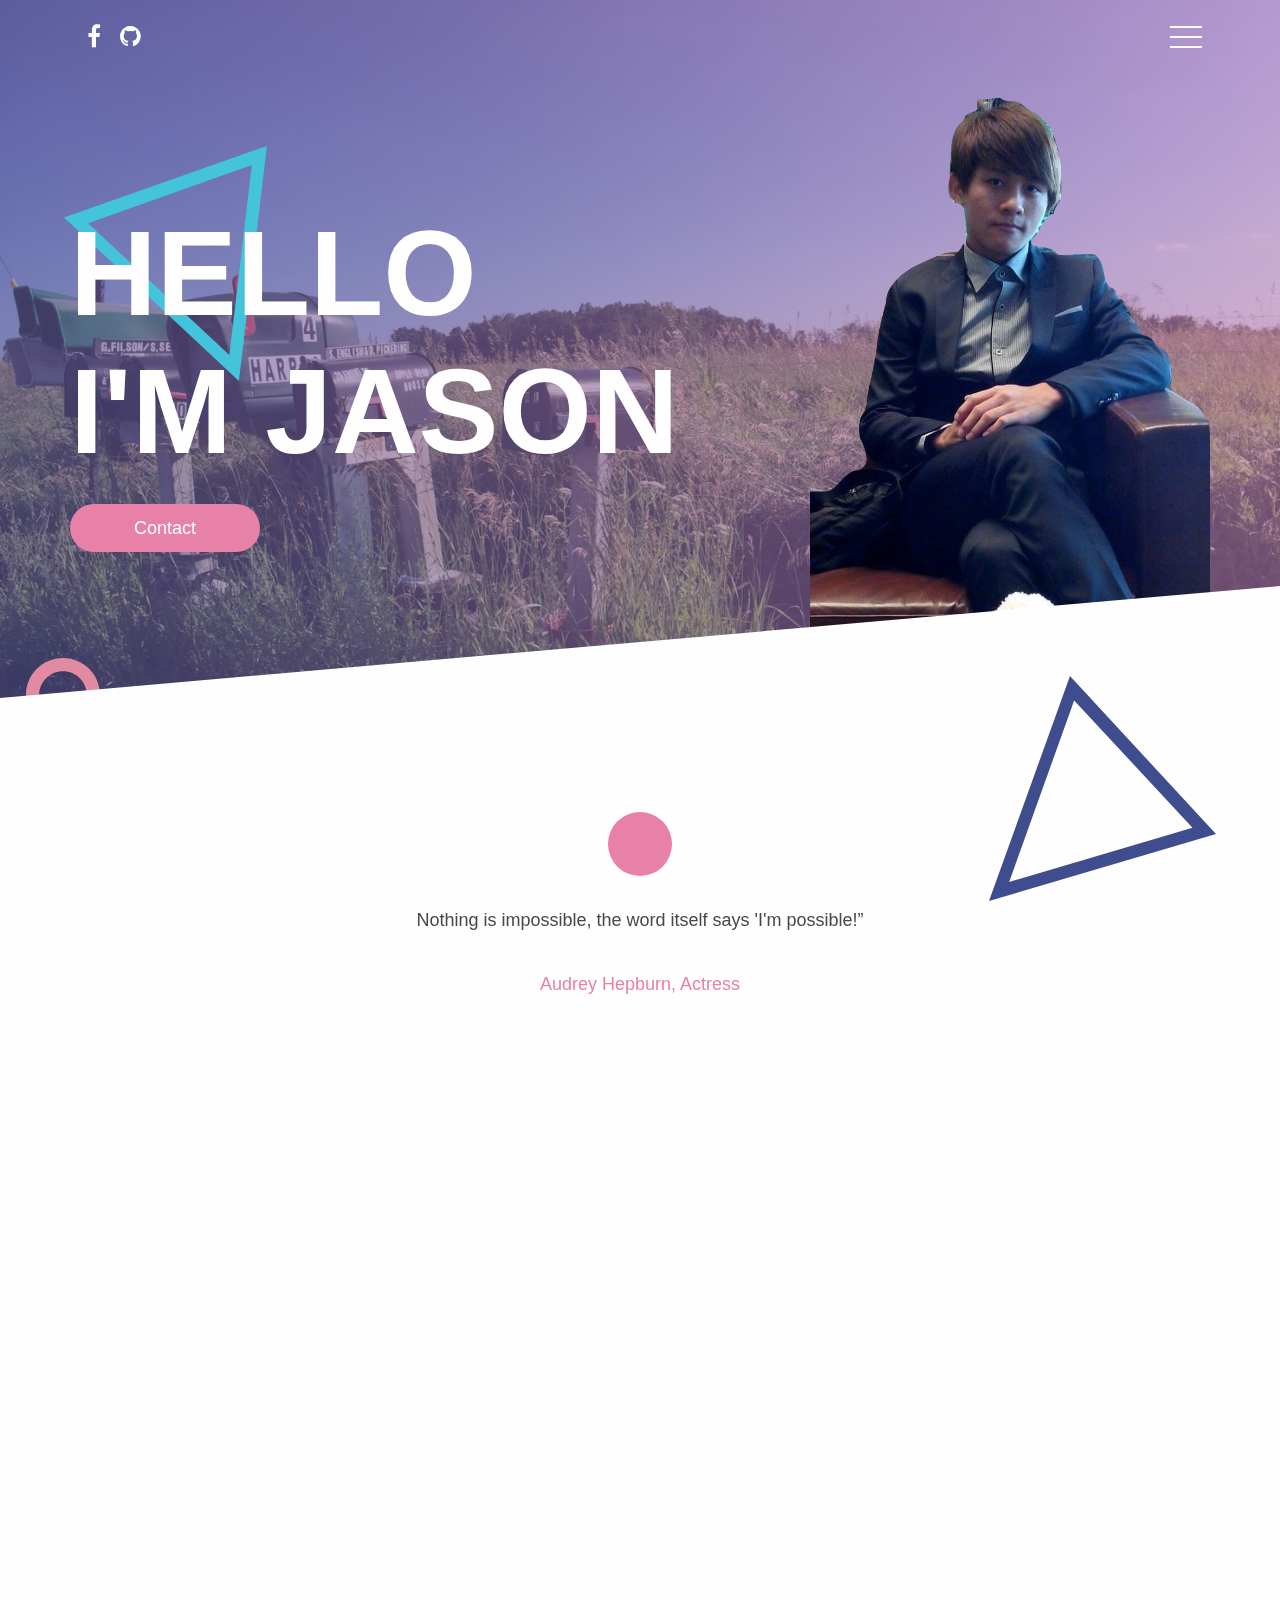
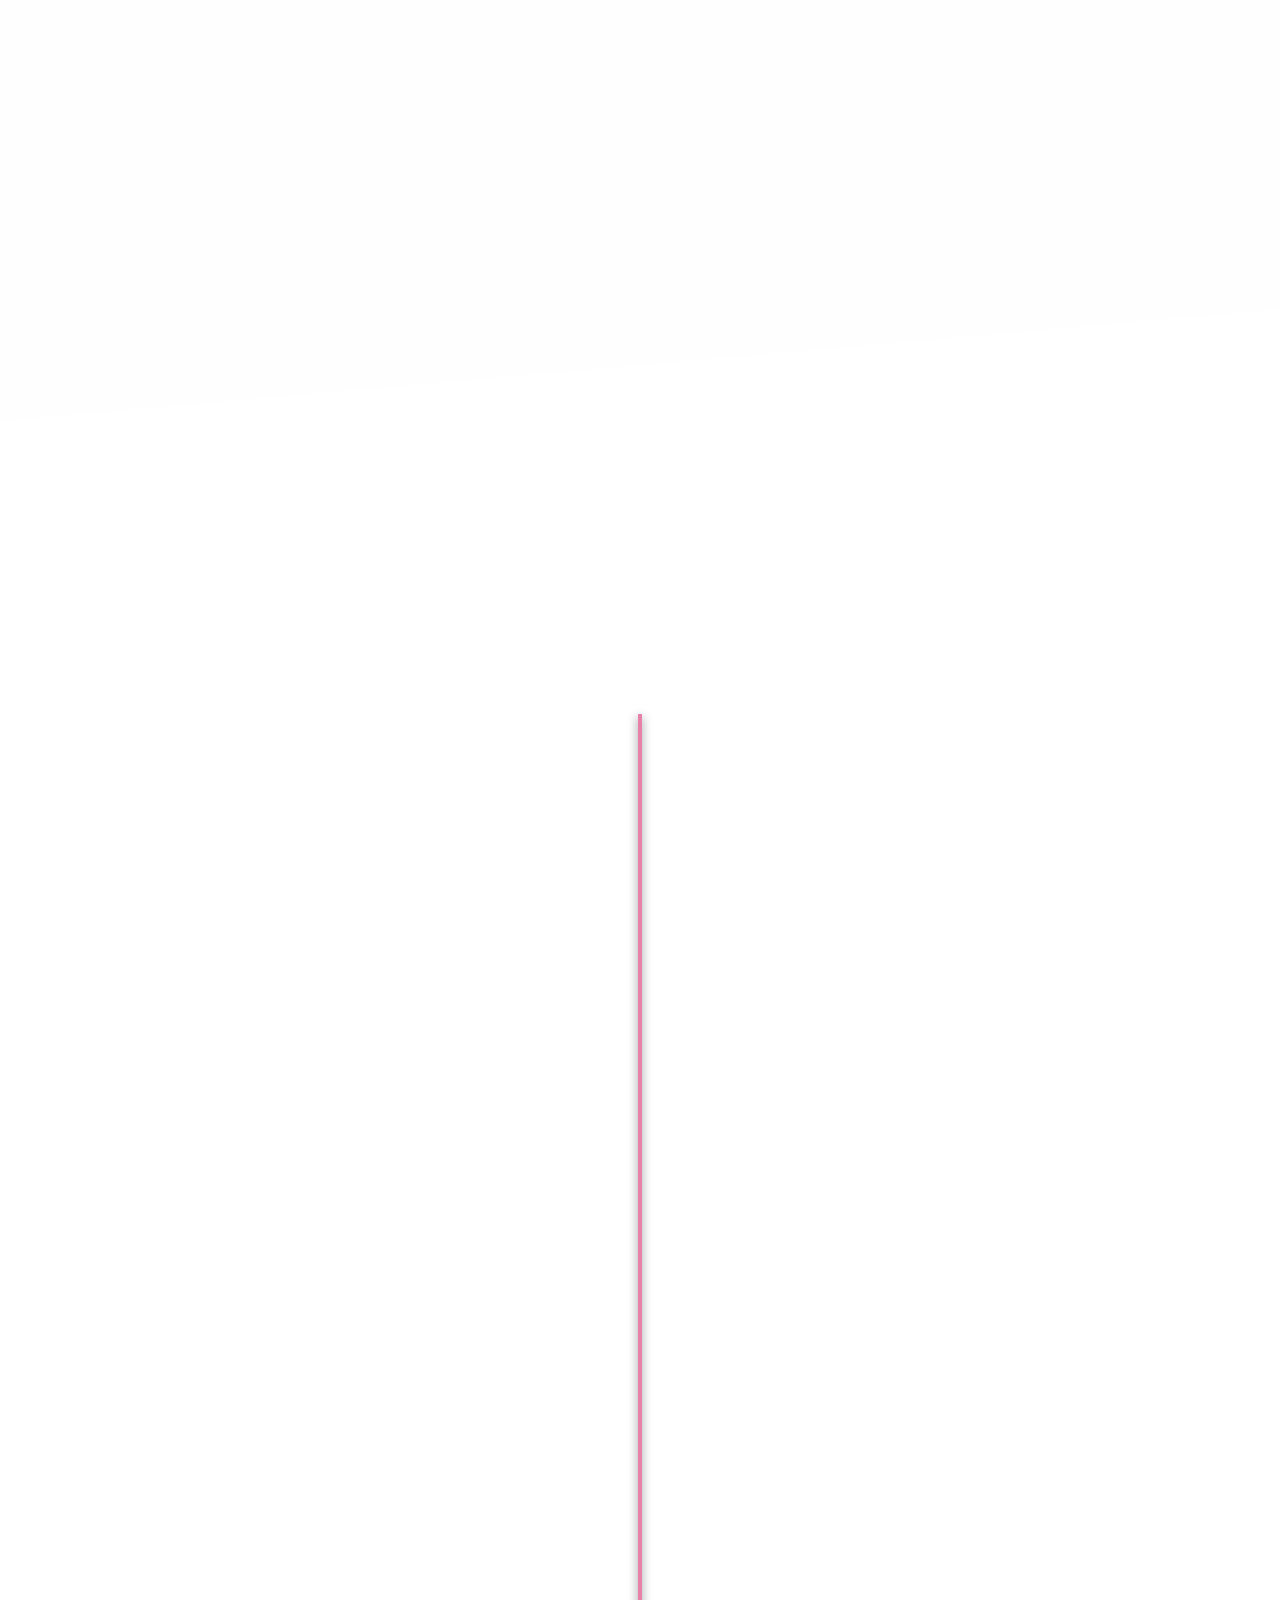
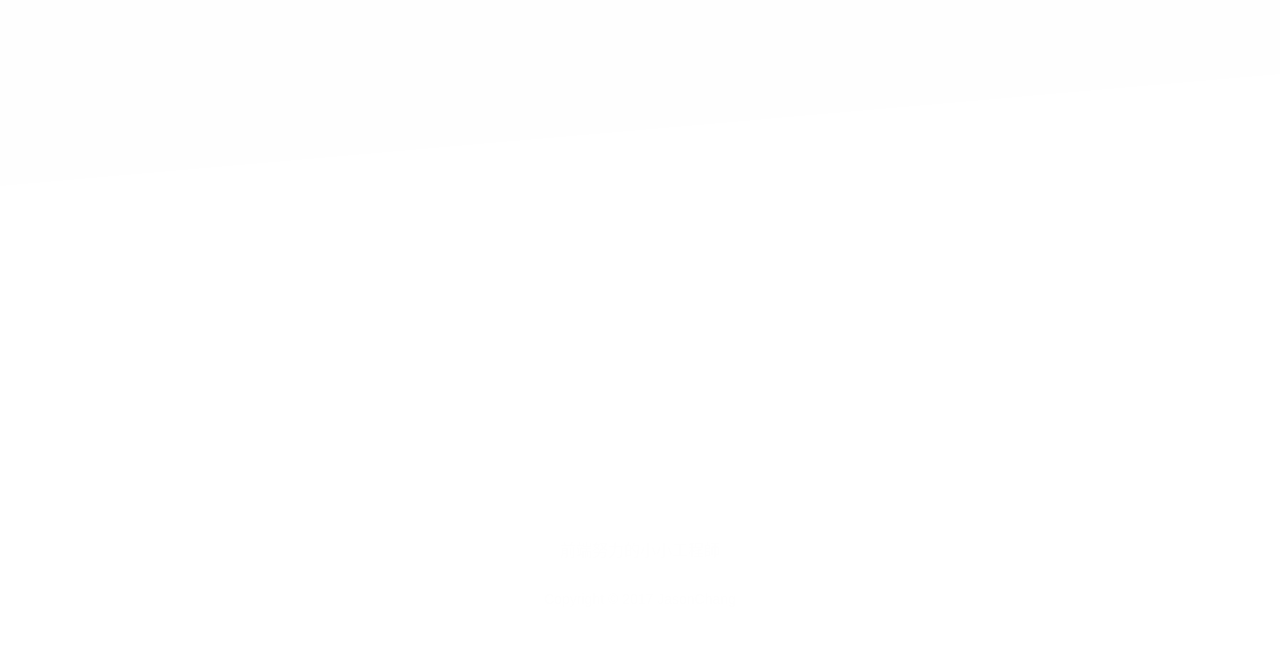
==== index.html @ 052425f5 "修正" ====
<!DOCTYPE html>
<html lang="zh-TW">

<head>
    <meta charset="UTF-8">
    <title>Jason's resume</title>
    <meta name="viewport" content="width=device-width, initial-scale=1.0, user-scalable=0">
    <link rel="icon" type="image/x-icon" href="images/favicon.ico" />
    <!-- CSS -->
    <link rel="stylesheet" href="https://maxcdn.bootstrapcdn.com/font-awesome/4.7.0/css/font-awesome.min.css">
    <link rel="stylesheet" href="css/main.css">
</head>

<body>
    <div class="wrapper">

        <!-- Start bg -->
        <div class="bg"></div>
        <!-- End bg -->

        <!-- Strat header -->
        <header class="header js-header">
            <div class="container">
                <div class="navbar navbar--collapse u-clearfix">
                    <div class="social-bar navbar__social-bar">
                        <a href="https://www.facebook.com/EasonChang0115" class="icon-btn">
                            <i class="icon fa fa-facebook"></i>
                        </a>
                        <a href="https://github.com/EasonChang0115" class="icon-btn">
                            <i class="icon fa fa-github"></i>
                        </a>
                    </div>
                    <div class="nav navbar__nav">
                        <a href="#popup-overlay" class="menu-toggle">
                            <span></span>
                            <span></span>
                            <span></span>
                        </a>
                        <div id="popup-overlay" class="popup-menu">
                            <div class="container">
                                <div class="u-clearfix">
                                    <a href="#" class="popup-menu__close">
                                        <span></span>
                                        <span></span>
                                    </a>
                                </div>
                                <ul>
                                    <li><a href="#about" class="popup-menu__item">ABOUT</a></li>
                                    <li><a href="#skill" class="popup-menu__item">SKILL</a></li>
                                    <li><a href="#experience" class="popup-menu__item">EXPERIENCE</a></li>
                                    <li><a href="#work" class="popup-menu__item">MY WORK</a></li>
                                    <li><a href="#contact" class="popup-menu__item">CONTACT</a></li>
                                </ul>

                            </div>

                        </div>
                    </div>
                </div>
            </div>
        </header>
        <!-- End header -->

        <!-- Strat main -->
        <section class="main">

            <!-- Start about -->
            <div id="about" class="hero">
                <img class="graphic_001 u-xs-hidden" data-stellar-ratio="1.5" src="images/parallax_graphic/tri-blue.svg" alt="">
                <img class="graphic_002" data-stellar-ratio="1.5" src="images/parallax_graphic/cir-pink-sm.svg" alt="">
                <div class="hero__bg"></div>
                <div class="container">
                    <div class="hero__content wow bounceInLeft">
                        <h1 class="hero__heading">HELLO<br>I'M JASON</h1>
                        <a href="#contact" class="btn btn--primary btn--md">Contact</a>
                    </div>
                </div>
            </div>
            <!-- End about -->

            <!-- Start quote -->
            <div class="quote bg-color-white lean-bg--top lean-bg--no-margin">
                <img class="graphic_003 u-xs-hidden" data-stellar-ratio="1.5" src="images/parallax_graphic/tri-purple.svg" alt="">
                <img class="graphic_004 u-xs-hidden" data-stellar-ratio="1.5" src="images/parallax_graphic/dot-blue.svg" alt="">
                <div class="container">
                    <div class="row">
                        <div class="col-sm-6 col-sm-push-3">
                            <div class="quote__content">
                                <div class="quote__icon">
                                    <i class="icon-quote-right"></i>
                                </div>
                                <p class="quote__text">Nothing is impossible, the word itself says 'I'm possible!”</p>
                                <div class="quote__name"><span>Audrey Hepburn, Actress</span></div>
                            </div>
                        </div>
                    </div>
                </div>
            </div>
            <!-- End quote -->

            <!-- Start skill -->
            <div id="skill" class="skill bg-color-white lean-bg--bottom">
                <img class="graphic_005" data-stellar-ratio="1.5" src="images/parallax_graphic/cir-pink-md.svg" alt="">
                <img class="graphic_006" data-stellar-ratio="1.5" src="images/parallax_graphic/dot-grey.svg" alt="">
                <div class="container">
                    <h2 class="subtitle u-text-center wow bounceInUp">Skill</h2>
                    <div class="skill-group">
                        <div class="row">
                            <div class="col-sm-6">
                                <div class="skill-card wow bounceInUp">
                                    <div class="skill-card__inner">
                                        <h4 class="skill-card__title">HTML5</h4>
                                        <p class="skill-card__text">能使用HTML設計和美化網頁，了解W3C標準，正在努力精進自己在各瀏覽器的Hack</p>
                                    </div>
                                    <div class="skill-card__icon">
                                        <img class="image" src="images/skill_icon/html-icon.png" alt="">
                                    </div>
                                </div>
                            </div>
                            <div class="col-sm-6">
                                <div class="skill-card wow bounceInUp" data-wow-delay="0.5s">
                                    <div class="skill-card__inner">
                                        <h4 class="skill-card__title">CSS3</h4>
                                        <p class="skill-card__text">能使用CSS3設計和美化網頁，基礎動畫設計。使用sass為前處理器來增加效率，正在努力精進自己在各瀏覽器的Hack</p>
                                    </div>
                                    <div class="skill-card__icon">
                                        <img class="image" src="images/skill_icon/css-icon.png" alt="">
                                    </div>
                                </div>
                            </div>
                        </div>
                        <div class="row">
                            <div class="col-sm-6">
                                <div class="skill-card wow bounceInUp" data-wow-delay="1s">
                                    <div class="skill-card__inner">
                                        <h4 class="skill-card__title">javascript&jquery</h4>
                                        <p class="skill-card__text">熟悉javascript及jquery開源庫(前端使用vue框架)，並目前在努力學習ES6語法</p>
                                    </div>
                                    <div class="skill-card__icon">
                                        <img class="image" src="images/skill_icon/javascript-icon.png" alt="">
                                    </div>
                                </div>
                            </div>
                            <div class="col-sm-6">
                                <div class="skill-card wow bounceInUp" data-wow-delay="1.5s">
                                    <div class="skill-card__inner">
                                        <h4 class="skill-card__title">AI</h4>
                                        <p class="skill-card__text">製作簡單的icon，和一些基礎的圖片處理。未來希望能多學點美工的技術，並運用在我的技術中。</p>
                                    </div>
                                    <div class="skill-card__icon">
                                        <img class="image" src="images/skill_icon/ai-icon.png" alt="">
                                    </div>
                                </div>
                            </div>
                        </div>
                    </div>
                </div>
            </div>
            <!-- End skill -->

            <!-- Start experience -->
            <div id="experience" class="experience">
                <img class="graphic_007 u-xs-hidden" data-stellar-ratio="1.5" src="images/parallax_graphic/cir-purple-lg.svg" alt="">
                <img class="graphic_008" data-stellar-ratio="1.5" src="images/parallax_graphic/dot-grey.svg" alt="">
                <img class="graphic_009" data-stellar-ratio="1.5" src="images/parallax_graphic/cir-pink-sm.svg" alt="">
                <img class="graphic_010 u-xs-hidden" data-stellar-ratio="1.5" src="images/parallax_graphic/dot-blue.svg" alt="">
                <div class="container">
                    <h2 class="subtitle u-text-center color-white wow bounceInUp">EXPERIENCE</h2>
                    <div class="timeline-group">
                        <div class="timeline"></div>
                        <div class="timeline-cards">
                            <div class="timeline-cards__row">
                                <div class="timeline-card wow bounceInUp">
                                    <h4>匯影科技</h4>
                                    <p class="timeline-card__text">影像處理(C#、Mathlab)、維護並設計光學射擊軟體(C++、Direct3D)。學習到團隊合作的重要，每個產品都是由個領域的專業同心協力開發出來的，不懂的地方要尋求幫助，不僅可以讓自己更進步也能讓團隊更容易達成目表標</p>
                                </div>
                            </div>
                            <div class="timeline-cards__row">
                                <div class="timeline-card wow bounceInUp">
                                    <h4>鈊象電子</h4>
                                    <p class="timeline-card__text">大型遊戲機台軟體(C++)，協助客戶端問題修改，並回報軟體更新進度及功能新增。</p>
                                </div>
                            </div>
                            <div class="timeline-cards__row">
                                <div class="timeline-card wow bounceInUp">
                                    <h4>科達製藥</h4>
                                    <p class="timeline-card__text">軟體修改或研發：提供工作人員順利產出報表或其他需求。<br>網頁-研發系統：ASP網頁，研發部門的ERP系統。<br>ERP系統維護：簽核流程、中藥檢驗系統<br>燈號系統架設(C++、arduino)</p>
                                </div>
                            </div>
                            <div class="timeline-cards__row">
                                <div class="timeline-card wow bounceInUp">
                                    <h4>科毅研究開發股份有限公司</h4>
                                    <p class="timeline-card__text">依流程負責人討論出來的企業流程，撰寫表單和架構流程。表單的部分是用HTML和Javascript做客製化功能上的撰寫和程式碼的優化。</p>
                                </div>
                            </div>
                            <div class="timeline-cards__row">
                                <div class="timeline-card wow bounceInUp">
                                    <h4>泛知識股份有限公司</h4>
                                    <p class="timeline-card__text">php網站開發工程師，主要使用codeIgniter、slim。</p>
                                </div>
                            </div>
                        </div>
                    </div>
                </div>
            </div>
            <!-- End experience -->

            <!-- Start work -->
            <div id="work" class="work bg-color-white lean-bg--top lean-bg--bottom">
                <img class="graphic_011" data-stellar-ratio="1.5" src="images/parallax_graphic/cir-pink-lg.svg" alt="">
                <img class="graphic_012" data-stellar-ratio="1.5" src="images/parallax_graphic/dot-grey.svg" alt="">
                <img class="graphic_013" data-stellar-ratio="1.5" src="images/parallax_graphic/tri-blue.svg" alt="">
                <img class="graphic_014 u-xs-hidden" data-stellar-ratio="1.5" src="images/parallax_graphic/cir-purple-md.svg" alt="">
                <img class="graphic_015" data-stellar-ratio="1.5" src="images/parallax_graphic/dot-grey.svg" alt="">
                <img class="graphic_016" data-stellar-ratio="1.5" src="images/parallax_graphic/cir-pink-md.svg" alt="">
                <img class="graphic_017" data-stellar-ratio="1.5" src="images/parallax_graphic/dot-blue.svg" alt="">
                <img class="graphic_018" data-stellar-ratio="1.5" src="images/parallax_graphic/cir-pink-sm.svg" alt="">
                <img class="graphic_019" data-stellar-ratio="1.5" src="images/parallax_graphic/tri-purple.svg" alt="">
                <div class="container">
                    <h2 class="subtitle u-text-center wow bounceInUp">WORKS</h2>
                    <div class="work-list">
                        <div class="work-item wow fadeInUp">
                            <div class="row">
                                <div class="col-sm-6 col-sm-push-5">
                                    <div class="imgbox">
                                        <a href="images/works/piano.png" data-fancybox="group">
                                            <div class="imgbox__inner imgbox__inner--4-3">
                                                <div class="image" style="background-image: url('images/works/piano.png');"></div>
                                            </div>
                                        </a>
                                    </div>
                                </div>
                                <div class="col-sm-4 col-sm-pull-5">
                                    <div class="work-item__text work-item__text--right">
                                        <h3 class="work-item__title work-item__title--right">Vue.js 鋼琴</h3>
                                        <p class="work-item__intro">高效能且輕易上手的特性，我第一個JS Framework就選擇了他，也是近年竄升速度最快的前端框架</p>
                                        <a href="https://codepen.io/JasonChang/pen/pPjyVJ" class="text-btn text-btn--primary text-btn--lg" target="_blank">Show project</a>
                                    </div>
                                </div>
                            </div>
                        </div>
                        <div class="work-item wow fadeInUp">
                            <div class="row">
                                <div class="col-sm-6 col-sm-push-1">
                                    <div class="imgbox">
                                        <a href="images/works/weather.png" data-fancybox="group">
                                            <div class="imgbox__inner imgbox__inner--4-3">
                                                <div class="image" style="background-image: url('images/works/weather.png');"></div>
                                            </div>
                                        </a>
                                    </div>
                                </div>
                                <div class="col-sm-4 col-sm-push-1">
                                    <div class="work-item__text">
                                        <h3 class="work-item__title work-item__title--left">天氣地圖產生器</h3>
                                        <p class="work-item__intro">透過抓取中央氣象局的資料來呈現近6小時台灣天氣狀況。當使用者接觸到介面時，若能停留10秒以上就是成功，因此互動機制不可少。</p>
                                        <a href="http://cchweb.nctu.me/works/weather/" class="text-btn text-btn--primary text-btn--lg" target="_blank">Show project</a>
                                    </div>
                                </div>
                            </div>
                        </div>
                        <div class="work-item wow fadeInUp">
                            <div class="row">
                                <div class="col-sm-6 col-sm-push-6">
                                    <div class="imgbox">
                                        <a href="images/works/monster.jpg" data-fancybox="group">
                                            <div class="imgbox__inner imgbox__inner--4-3">
                                                <div class="image" style="background-image: url('images/works/monster.jpg');"></div>
                                            </div>
                                        </a>
                                    </div>
                                </div>
                                <div class="col-sm-4 col-sm-pull-5">
                                    <div class="work-item__text">
                                        <h3 class="work-item__title work-item__title--right">Loading頁面實作</h3>
                                        <p class="work-item__intro">透過Timer來實作一個網頁的載入畫面，包含一些CSS的動畫來增添有趣的效果</p>
                                        <a href="https://codepen.io/JasonChang/pen/gGPoqX?editors=1010" target="_blank" class="text-btn text-btn--primary text-btn--lg">Show project</a>
                                    </div>
                                </div>
                            </div>
                        </div>
                        <div class="work-item wow fadeInUp">
                            <div class="row">
                                <div class="col-sm-6 col-sm-push-1">
                                    <div class="imgbox">
                                        <a href="images/works/arrow.jpg" data-fancybox="group">
                                            <div class="imgbox__inner imgbox__inner--4-3">
                                                <div class="image" style="background-image: url('images/works/arrow.jpg');"></div>
                                            </div>
                                        </a>
                                    </div>
                                </div>
                                <div class="col-sm-4 col-sm-push-1">
                                    <div class="work-item__text">
                                        <h3 class="work-item__title">Jquery 箭靶小遊戲</h3>
                                        <p class="work-item__intro">透過這個小遊戲，讓我更理解與滑鼠、鍵盤的互動，可以做出更多更好玩的網頁畫面。未來希望能有更多的有趣好玩的設計或前端畫面，讓我來實作讓我來玩技術。</p>
                                        <a href="https://codepen.io/JasonChang/pen/VMvJLq" target="_blank" class="text-btn text-btn--primary text-btn--lg">Show project</a>
                                    </div>
                                </div>
                            </div>
                        </div>
                    </div>
                    <div class="btn-group btn-group--center">
                        <a href="https://codepen.io/JasonChang/pens/popular/" class="btn btn--secondary btn--md wow bounceIn">More works</a>
                    </div>
                </div>
            </div>
            <!-- End work -->

            <!-- Start contact -->
            <div id="contact" class="contact">
                <img class="graphic_020" data-stellar-ratio="1.5" src="images/parallax_graphic/dot-grey.svg" alt="">
                <img class="graphic_021" data-stellar-ratio="1.5" src="images/parallax_graphic/cir-pink-sm.svg" alt="">
                <img class="graphic_022" data-stellar-ratio="1.5" src="images/parallax_graphic/tri-blue.svg" alt="">
                <img class="graphic_023 u-xs-hidden" data-stellar-ratio="1.5" src="images/parallax_graphic/dot-blue.svg" alt="">
                <img class="graphic_024" data-stellar-ratio="1.5" src="images/parallax_graphic/cir-purple-md.svg" alt="">
                <div class="container">
                    <div class="info">
                        <div class="info__phone wow bounceInUp">
                            <a href="mailTo:s8710606@gmail.com">s8710606@gmail.com</a>
                        </div>
                        <div class="info__phone wow bounceInUp">
                            <a href="tel:0930152086">0930152086</a>
                        </div>
                        <div class="social-bar info__social-bar">
                            <a href="https://www.facebook.com/EasonChang0115" class="icon-btn wow bounceIn" data-wow-delay="0.9s">
                                <i class="icon fa fa-facebook"></i>
                            </a>
                            <a href="https://github.com/EasonChang0115" class="icon-btn wow bounceIn" data-wow-delay="0.9s">
                                <i class="icon fa fa-github"></i>
                            </a>
                        </div>

                    </div>
                </div>
            </div>
            <!-- End contact -->

        </section>
        <!-- End main -->

        <!-- Start footer -->
        <footer class="footer">
            <div class="container">
                <p class="final-text">前端努力的小小工程師</p>
                <p class="copyright">Copyright © 2017 JasonChang</p>
            </div>
        </footer>
        <!-- End footer -->

    </div>

    <!-- JS -->
    <script src="js/jquery-2.0.2.min.js"></script>
    <script src="js/wow.min.js"></script>
    <script src="js/jquery.fancybox.min.js"></script>
    <script src="js/jquery.stellar.min.js"></script>
    <script src="js/custom.js"></script>
</body>

</html>
---- css/main.css ----
@charset "UTF-8";.animated{animation-duration:1s;animation-fill-mode:both}.animated.infinite{animation-iteration-count:infinite}.animated.hinge{animation-duration:2s}.animated.bounceIn,.animated.bounceOut,.animated.flipOutX,.animated.flipOutY{animation-duration:.75s}@keyframes bounce{20%,53%,80%,from,to{animation-timing-function:cubic-bezier(.215,.61,.355,1);transform:translate3d(0,0,0)}40%,43%{animation-timing-function:cubic-bezier(.755,.050,.855,.060);transform:translate3d(0,-30px,0)}70%{animation-timing-function:cubic-bezier(.755,.050,.855,.060);transform:translate3d(0,-15px,0)}90%{transform:translate3d(0,-4px,0)}}.bounce{animation-name:bounce;transform-origin:center bottom}@keyframes flash{50%,from,to{opacity:1}25%,75%{opacity:0}}.flash{animation-name:flash}@keyframes pulse{from{transform:scale3d(1,1,1)}50%{transform:scale3d(1.05,1.05,1.05)}to{transform:scale3d(1,1,1)}}.pulse{animation-name:pulse}@keyframes rubberBand{from{transform:scale3d(1,1,1)}30%{transform:scale3d(1.25,.75,1)}40%{transform:scale3d(.75,1.25,1)}50%{transform:scale3d(1.15,.85,1)}65%{transform:scale3d(.95,1.05,1)}75%{transform:scale3d(1.05,.95,1)}to{transform:scale3d(1,1,1)}}.rubberBand{animation-name:rubberBand}@keyframes shake{from,to{transform:translate3d(0,0,0)}10%,30%,50%,70%,90%{transform:translate3d(-10px,0,0)}20%,40%,60%,80%{transform:translate3d(10px,0,0)}}.shake{animation-name:shake}@keyframes headShake{0%{transform:translateX(0)}6.5%{transform:translateX(-6px) rotateY(-9deg)}18.5%{transform:translateX(5px) rotateY(7deg)}31.5%{transform:translateX(-3px) rotateY(-5deg)}43.5%{transform:translateX(2px) rotateY(3deg)}50%{transform:translateX(0)}}.headShake{animation-timing-function:ease-in-out;animation-name:headShake}@keyframes swing{20%{transform:rotate3d(0,0,1,15deg)}40%{transform:rotate3d(0,0,1,-10deg)}60%{transform:rotate3d(0,0,1,5deg)}80%{transform:rotate3d(0,0,1,-5deg)}to{transform:rotate3d(0,0,1,0deg)}}.swing{transform-origin:top center;animation-name:swing}@keyframes tada{from{transform:scale3d(1,1,1)}10%,20%{transform:scale3d(.9,.9,.9) rotate3d(0,0,1,-3deg)}30%,50%,70%,90%{transform:scale3d(1.1,1.1,1.1) rotate3d(0,0,1,3deg)}40%,60%,80%{transform:scale3d(1.1,1.1,1.1) rotate3d(0,0,1,-3deg)}to{transform:scale3d(1,1,1)}}.tada{animation-name:tada}@keyframes wobble{from{transform:none}15%{transform:translate3d(-25%,0,0) rotate3d(0,0,1,-5deg)}30%{transform:translate3d(20%,0,0) rotate3d(0,0,1,3deg)}45%{transform:translate3d(-15%,0,0) rotate3d(0,0,1,-3deg)}60%{transform:translate3d(10%,0,0) rotate3d(0,0,1,2deg)}75%{transform:translate3d(-5%,0,0) rotate3d(0,0,1,-1deg)}to{transform:none}}.wobble{animation-name:wobble}@keyframes jello{11.1%,from,to{transform:none}22.2%{transform:skewX(-12.5deg) skewY(-12.5deg)}33.3%{transform:skewX(6.25deg) skewY(6.25deg)}44.4%{transform:skewX(-3.125deg) skewY(-3.125deg)}55.5%{transform:skewX(1.5625deg) skewY(1.5625deg)}66.6%{transform:skewX(-.78125deg) skewY(-.78125deg)}77.7%{transform:skewX(.390625deg) skewY(.390625deg)}88.8%{transform:skewX(-.1953125deg) skewY(-.1953125deg)}}.jello{animation-name:jello;transform-origin:center}@keyframes bounceIn{20%,40%,60%,80%,from,to{animation-timing-function:cubic-bezier(.215,.61,.355,1)}0%{opacity:0;transform:scale3d(.3,.3,.3)}20%{transform:scale3d(1.1,1.1,1.1)}40%{transform:scale3d(.9,.9,.9)}60%{opacity:1;transform:scale3d(1.03,1.03,1.03)}80%{transform:scale3d(.97,.97,.97)}to{opacity:1;transform:scale3d(1,1,1)}}.bounceIn{animation-name:bounceIn}@keyframes bounceInDown{60%,75%,90%,from,to{animation-timing-function:cubic-bezier(.215,.61,.355,1)}0%{opacity:0;transform:translate3d(0,-3000px,0)}60%{opacity:1;transform:translate3d(0,25px,0)}75%{transform:translate3d(0,-10px,0)}90%{transform:translate3d(0,5px,0)}to{transform:none}}.bounceInDown{animation-name:bounceInDown}@keyframes bounceInLeft{60%,75%,90%,from,to{animation-timing-function:cubic-bezier(.215,.61,.355,1)}0%{opacity:0;transform:translate3d(-3000px,0,0)}60%{opacity:1;transform:translate3d(25px,0,0)}75%{transform:translate3d(-10px,0,0)}90%{transform:translate3d(5px,0,0)}to{transform:none}}.bounceInLeft{animation-name:bounceInLeft}@keyframes bounceInRight{60%,75%,90%,from,to{animation-timing-function:cubic-bezier(.215,.61,.355,1)}from{opacity:0;transform:translate3d(3000px,0,0)}60%{opacity:1;transform:translate3d(-25px,0,0)}75%{transform:translate3d(10px,0,0)}90%{transform:translate3d(-5px,0,0)}to{transform:none}}.bounceInRight{animation-name:bounceInRight}@keyframes bounceInUp{60%,75%,90%,from,to{animation-timing-function:cubic-bezier(.215,.61,.355,1)}from{opacity:0;transform:translate3d(0,3000px,0)}60%{opacity:1;transform:translate3d(0,-20px,0)}75%{transform:translate3d(0,10px,0)}90%{transform:translate3d(0,-5px,0)}to{transform:translate3d(0,0,0)}}.bounceInUp{animation-name:bounceInUp}@keyframes bounceOut{20%{transform:scale3d(.9,.9,.9)}50%,55%{opacity:1;transform:scale3d(1.1,1.1,1.1)}to{opacity:0;transform:scale3d(.3,.3,.3)}}.bounceOut{animation-name:bounceOut}@keyframes bounceOutDown{20%{transform:translate3d(0,10px,0)}40%,45%{opacity:1;transform:translate3d(0,-20px,0)}to{opacity:0;transform:translate3d(0,2000px,0)}}.bounceOutDown{animation-name:bounceOutDown}@keyframes bounceOutLeft{20%{opacity:1;transform:translate3d(20px,0,0)}to{opacity:0;transform:translate3d(-2000px,0,0)}}.bounceOutLeft{animation-name:bounceOutLeft}@keyframes bounceOutRight{20%{opacity:1;transform:translate3d(-20px,0,0)}to{opacity:0;transform:translate3d(2000px,0,0)}}.bounceOutRight{animation-name:bounceOutRight}@keyframes bounceOutUp{20%{transform:translate3d(0,-10px,0)}40%,45%{opacity:1;transform:translate3d(0,20px,0)}to{opacity:0;transform:translate3d(0,-2000px,0)}}.bounceOutUp{animation-name:bounceOutUp}@keyframes fadeIn{from{opacity:0}to{opacity:1}}.fadeIn{animation-name:fadeIn}@keyframes fadeInDown{from{opacity:0;transform:translate3d(0,-100%,0)}to{opacity:1;transform:none}}.fadeInDown{animation-name:fadeInDown}@keyframes fadeInDownBig{from{opacity:0;transform:translate3d(0,-2000px,0)}to{opacity:1;transform:none}}.fadeInDownBig{animation-name:fadeInDownBig}@keyframes fadeInLeft{from{opacity:0;transform:translate3d(-100%,0,0)}to{opacity:1;transform:none}}.fadeInLeft{animation-name:fadeInLeft}@keyframes fadeInLeftBig{from{opacity:0;transform:translate3d(-2000px,0,0)}to{opacity:1;transform:none}}.fadeInLeftBig{animation-name:fadeInLeftBig}@keyframes fadeInRight{from{opacity:0;transform:translate3d(100%,0,0)}to{opacity:1;transform:none}}.fadeInRight{animation-name:fadeInRight}@keyframes fadeInRightBig{from{opacity:0;transform:translate3d(2000px,0,0)}to{opacity:1;transform:none}}.fadeInRightBig{animation-name:fadeInRightBig}@keyframes fadeInUp{from{opacity:0;transform:translate3d(0,100%,0)}to{opacity:1;transform:none}}.fadeInUp{animation-name:fadeInUp}@keyframes fadeInUpBig{from{opacity:0;transform:translate3d(0,2000px,0)}to{opacity:1;transform:none}}.fadeInUpBig{animation-name:fadeInUpBig}@keyframes fadeOut{from{opacity:1}to{opacity:0}}.fadeOut{animation-name:fadeOut}@keyframes fadeOutDown{from{opacity:1}to{opacity:0;transform:translate3d(0,100%,0)}}.fadeOutDown{animation-name:fadeOutDown}@keyframes fadeOutDownBig{from{opacity:1}to{opacity:0;transform:translate3d(0,2000px,0)}}.fadeOutDownBig{animation-name:fadeOutDownBig}@keyframes fadeOutLeft{from{opacity:1}to{opacity:0;transform:translate3d(-100%,0,0)}}.fadeOutLeft{animation-name:fadeOutLeft}@keyframes fadeOutLeftBig{from{opacity:1}to{opacity:0;transform:translate3d(-2000px,0,0)}}.fadeOutLeftBig{animation-name:fadeOutLeftBig}@keyframes fadeOutRight{from{opacity:1}to{opacity:0;transform:translate3d(100%,0,0)}}.fadeOutRight{animation-name:fadeOutRight}@keyframes fadeOutRightBig{from{opacity:1}to{opacity:0;transform:translate3d(2000px,0,0)}}.fadeOutRightBig{animation-name:fadeOutRightBig}@keyframes fadeOutUp{from{opacity:1}to{opacity:0;transform:translate3d(0,-100%,0)}}.fadeOutUp{animation-name:fadeOutUp}@keyframes fadeOutUpBig{from{opacity:1}to{opacity:0;transform:translate3d(0,-2000px,0)}}.fadeOutUpBig{animation-name:fadeOutUpBig}@keyframes flip{from{transform:perspective(400px) rotate3d(0,1,0,-360deg);animation-timing-function:ease-out}40%{transform:perspective(400px) translate3d(0,0,150px) rotate3d(0,1,0,-190deg);animation-timing-function:ease-out}50%{transform:perspective(400px) translate3d(0,0,150px) rotate3d(0,1,0,-170deg);animation-timing-function:ease-in}80%{transform:perspective(400px) scale3d(.95,.95,.95);animation-timing-function:ease-in}to{transform:perspective(400px);animation-timing-function:ease-in}}.animated.flip{-webkit-backface-visibility:visible;backface-visibility:visible;animation-name:flip}@keyframes flipInX{from{transform:perspective(400px) rotate3d(1,0,0,90deg);animation-timing-function:ease-in;opacity:0}40%{transform:perspective(400px) rotate3d(1,0,0,-20deg);animation-timing-function:ease-in}60%{transform:perspective(400px) rotate3d(1,0,0,10deg);opacity:1}80%{transform:perspective(400px) rotate3d(1,0,0,-5deg)}to{transform:perspective(400px)}}.flipInX{-webkit-backface-visibility:visible!important;backface-visibility:visible!important;animation-name:flipInX}@keyframes flipInY{from{transform:perspective(400px) rotate3d(0,1,0,90deg);animation-timing-function:ease-in;opacity:0}40%{transform:perspective(400px) rotate3d(0,1,0,-20deg);animation-timing-function:ease-in}60%{transform:perspective(400px) rotate3d(0,1,0,10deg);opacity:1}80%{transform:perspective(400px) rotate3d(0,1,0,-5deg)}to{transform:perspective(400px)}}.flipInY{-webkit-backface-visibility:visible!important;backface-visibility:visible!important;animation-name:flipInY}@keyframes flipOutX{from{transform:perspective(400px)}30%{transform:perspective(400px) rotate3d(1,0,0,-20deg);opacity:1}to{transform:perspective(400px) rotate3d(1,0,0,90deg);opacity:0}}.flipOutX{animation-name:flipOutX;-webkit-backface-visibility:visible!important;backface-visibility:visible!important}@keyframes flipOutY{from{transform:perspective(400px)}30%{transform:perspective(400px) rotate3d(0,1,0,-15deg);opacity:1}to{transform:perspective(400px) rotate3d(0,1,0,90deg);opacity:0}}.flipOutY{-webkit-backface-visibility:visible!important;backface-visibility:visible!important;animation-name:flipOutY}@keyframes lightSpeedIn{from{transform:translate3d(100%,0,0) skewX(-30deg);opacity:0}60%{transform:skewX(20deg);opacity:1}80%{transform:skewX(-5deg);opacity:1}to{transform:none;opacity:1}}.lightSpeedIn{animation-name:lightSpeedIn;animation-timing-function:ease-out}@keyframes lightSpeedOut{from{opacity:1}to{transform:translate3d(100%,0,0) skewX(30deg);opacity:0}}.lightSpeedOut{animation-name:lightSpeedOut;animation-timing-function:ease-in}@keyframes rotateIn{from{transform-origin:center;transform:rotate3d(0,0,1,-200deg);opacity:0}to{transform-origin:center;transform:none;opacity:1}}.rotateIn{animation-name:rotateIn}@keyframes rotateInDownLeft{from{transform-origin:left bottom;transform:rotate3d(0,0,1,-45deg);opacity:0}to{transform-origin:left bottom;transform:none;opacity:1}}.rotateInDownLeft{animation-name:rotateInDownLeft}@keyframes rotateInDownRight{from{transform-origin:right bottom;transform:rotate3d(0,0,1,45deg);opacity:0}to{transform-origin:right bottom;transform:none;opacity:1}}.rotateInDownRight{animation-name:rotateInDownRight}@keyframes rotateInUpLeft{from{transform-origin:left bottom;transform:rotate3d(0,0,1,45deg);opacity:0}to{transform-origin:left bottom;transform:none;opacity:1}}.rotateInUpLeft{animation-name:rotateInUpLeft}@keyframes rotateInUpRight{from{transform-origin:right bottom;transform:rotate3d(0,0,1,-90deg);opacity:0}to{transform-origin:right bottom;transform:none;opacity:1}}.rotateInUpRight{animation-name:rotateInUpRight}@keyframes rotateOut{from{transform-origin:center;opacity:1}to{transform-origin:center;transform:rotate3d(0,0,1,200deg);opacity:0}}.rotateOut{animation-name:rotateOut}@keyframes rotateOutDownLeft{from{transform-origin:left bottom;opacity:1}to{transform-origin:left bottom;transform:rotate3d(0,0,1,45deg);opacity:0}}.rotateOutDownLeft{animation-name:rotateOutDownLeft}@keyframes rotateOutDownRight{from{transform-origin:right bottom;opacity:1}to{transform-origin:right bottom;transform:rotate3d(0,0,1,-45deg);opacity:0}}.rotateOutDownRight{animation-name:rotateOutDownRight}@keyframes rotateOutUpLeft{from{transform-origin:left bottom;opacity:1}to{transform-origin:left bottom;transform:rotate3d(0,0,1,-45deg);opacity:0}}.rotateOutUpLeft{animation-name:rotateOutUpLeft}@keyframes rotateOutUpRight{from{transform-origin:right bottom;opacity:1}to{transform-origin:right bottom;transform:rotate3d(0,0,1,90deg);opacity:0}}.rotateOutUpRight{animation-name:rotateOutUpRight}@keyframes hinge{0%{transform-origin:top left;animation-timing-function:ease-in-out}20%,60%{transform:rotate3d(0,0,1,80deg);transform-origin:top left;animation-timing-function:ease-in-out}40%,80%{transform:rotate3d(0,0,1,60deg);transform-origin:top left;animation-timing-function:ease-in-out;opacity:1}to{transform:translate3d(0,700px,0);opacity:0}}.hinge{animation-name:hinge}@keyframes jackInTheBox{from{opacity:0;transform:scale(.1) rotate(30deg);transform-origin:center bottom}50%{transform:rotate(-10deg)}70%{transform:rotate(3deg)}to{opacity:1;transform:scale(1)}}.jackInTheBox{animation-name:jackInTheBox}@keyframes rollIn{from{opacity:0;transform:translate3d(-100%,0,0) rotate3d(0,0,1,-120deg)}to{opacity:1;transform:none}}.rollIn{animation-name:rollIn}@keyframes rollOut{from{opacity:1}to{opacity:0;transform:translate3d(100%,0,0) rotate3d(0,0,1,120deg)}}.rollOut{animation-name:rollOut}@keyframes zoomIn{from{opacity:0;transform:scale3d(.3,.3,.3)}50%{opacity:1}}.zoomIn{animation-name:zoomIn}@keyframes zoomInDown{from{opacity:0;transform:scale3d(.1,.1,.1) translate3d(0,-1000px,0);animation-timing-function:cubic-bezier(.55,.055,.675,.19)}60%{opacity:1;transform:scale3d(.475,.475,.475) translate3d(0,60px,0);animation-timing-function:cubic-bezier(.175,.885,.32,1)}}.zoomInDown{animation-name:zoomInDown}@keyframes zoomInLeft{from{opacity:0;transform:scale3d(.1,.1,.1) translate3d(-1000px,0,0);animation-timing-function:cubic-bezier(.55,.055,.675,.19)}60%{opacity:1;transform:scale3d(.475,.475,.475) translate3d(10px,0,0);animation-timing-function:cubic-bezier(.175,.885,.32,1)}}.zoomInLeft{animation-name:zoomInLeft}@keyframes zoomInRight{from{opacity:0;transform:scale3d(.1,.1,.1) translate3d(1000px,0,0);animation-timing-function:cubic-bezier(.55,.055,.675,.19)}60%{opacity:1;transform:scale3d(.475,.475,.475) translate3d(-10px,0,0);animation-timing-function:cubic-bezier(.175,.885,.32,1)}}.zoomInRight{animation-name:zoomInRight}@keyframes zoomInUp{from{opacity:0;transform:scale3d(.1,.1,.1) translate3d(0,1000px,0);animation-timing-function:cubic-bezier(.55,.055,.675,.19)}60%{opacity:1;transform:scale3d(.475,.475,.475) translate3d(0,-60px,0);animation-timing-function:cubic-bezier(.175,.885,.32,1)}}.zoomInUp{animation-name:zoomInUp}@keyframes zoomOut{from{opacity:1}50%{opacity:0;transform:scale3d(.3,.3,.3)}to{opacity:0}}.zoomOut{animation-name:zoomOut}@keyframes zoomOutDown{40%{opacity:1;transform:scale3d(.475,.475,.475) translate3d(0,-60px,0);animation-timing-function:cubic-bezier(.55,.055,.675,.19)}to{opacity:0;transform:scale3d(.1,.1,.1) translate3d(0,2000px,0);transform-origin:center bottom;animation-timing-function:cubic-bezier(.175,.885,.32,1)}}.zoomOutDown{animation-name:zoomOutDown}@keyframes zoomOutLeft{40%{opacity:1;transform:scale3d(.475,.475,.475) translate3d(42px,0,0)}to{opacity:0;transform:scale(.1) translate3d(-2000px,0,0);transform-origin:left center}}.zoomOutLeft{animation-name:zoomOutLeft}@keyframes zoomOutRight{40%{opacity:1;transform:scale3d(.475,.475,.475) translate3d(-42px,0,0)}to{opacity:0;transform:scale(.1) translate3d(2000px,0,0);transform-origin:right center}}.zoomOutRight{animation-name:zoomOutRight}@keyframes zoomOutUp{40%{opacity:1;transform:scale3d(.475,.475,.475) translate3d(0,60px,0);animation-timing-function:cubic-bezier(.55,.055,.675,.19)}to{opacity:0;transform:scale3d(.1,.1,.1) translate3d(0,-2000px,0);transform-origin:center bottom;animation-timing-function:cubic-bezier(.175,.885,.32,1)}}.zoomOutUp{animation-name:zoomOutUp}@keyframes slideInDown{from{transform:translate3d(0,-100%,0);visibility:visible}to{transform:translate3d(0,0,0)}}.slideInDown{animation-name:slideInDown}@keyframes slideInLeft{from{transform:translate3d(-100%,0,0);visibility:visible}to{transform:translate3d(0,0,0)}}.slideInLeft{animation-name:slideInLeft}@keyframes slideInRight{from{transform:translate3d(100%,0,0);visibility:visible}to{transform:translate3d(0,0,0)}}.slideInRight{animation-name:slideInRight}@keyframes slideInUp{from{transform:translate3d(0,100%,0);visibility:visible}to{transform:translate3d(0,0,0)}}.slideInUp{animation-name:slideInUp}@keyframes slideOutDown{from{transform:translate3d(0,0,0)}to{visibility:hidden;transform:translate3d(0,100%,0)}}.slideOutDown{animation-name:slideOutDown}@keyframes slideOutLeft{from{transform:translate3d(0,0,0)}to{visibility:hidden;transform:translate3d(-100%,0,0)}}.slideOutLeft{animation-name:slideOutLeft}@keyframes slideOutRight{from{transform:translate3d(0,0,0)}to{visibility:hidden;transform:translate3d(100%,0,0)}}.slideOutRight{animation-name:slideOutRight}@keyframes slideOutUp{from{transform:translate3d(0,0,0)}to{visibility:hidden;transform:translate3d(0,-100%,0)}}.slideOutUp{animation-name:slideOutUp}html{line-height:1.15;-ms-text-size-adjust:100%;-webkit-text-size-adjust:100%}body{margin:0}article,aside,footer,header,nav,section{display:block}h1{font-size:2em;margin:.67em 0}figcaption,figure,main{display:block}figure{margin:1em 40px}hr{box-sizing:content-box;height:0;overflow:visible}pre{font-family:monospace,monospace;font-size:1em}a{background-color:transparent;-webkit-text-decoration-skip:objects}abbr[title]{border-bottom:none;text-decoration:underline;text-decoration:underline dotted}b,strong{font-weight:inherit}b,strong{font-weight:bolder}code,kbd,samp{font-family:monospace,monospace;font-size:1em}dfn{font-style:italic}mark{background-color:#ff0;color:#000}small{font-size:80%}sub,sup{font-size:75%;line-height:0;position:relative;vertical-align:baseline}sub{bottom:-.25em}sup{top:-.5em}audio,video{display:inline-block}audio:not([controls]){display:none;height:0}img{border-style:none}svg:not(:root){overflow:hidden}button,input,optgroup,select,textarea{font-family:sans-serif;font-size:100%;line-height:1.15;margin:0}button,input{overflow:visible}button,select{text-transform:none}[type=reset],[type=submit],button,html [type=button]{-webkit-appearance:button}[type=button]::-moz-focus-inner,[type=reset]::-moz-focus-inner,[type=submit]::-moz-focus-inner,button::-moz-focus-inner{border-style:none;padding:0}[type=button]:-moz-focusring,[type=reset]:-moz-focusring,[type=submit]:-moz-focusring,button:-moz-focusring{outline:1px dotted ButtonText}fieldset{padding:.35em .75em .625em}legend{box-sizing:border-box;color:inherit;display:table;max-width:100%;padding:0;white-space:normal}progress{display:inline-block;vertical-align:baseline}textarea{overflow:auto}[type=checkbox],[type=radio]{box-sizing:border-box;padding:0}[type=number]::-webkit-inner-spin-button,[type=number]::-webkit-outer-spin-button{height:auto}[type=search]{-webkit-appearance:textfield;outline-offset:-2px}[type=search]::-webkit-search-cancel-button,[type=search]::-webkit-search-decoration{-webkit-appearance:none}::-webkit-file-upload-button{-webkit-appearance:button;font:inherit}details,menu{display:block}summary{display:list-item}canvas{display:inline-block}template{display:none}[hidden]{display:none}*{position:relative;box-sizing:border-box}.bg-color-primary{background-color:#6487f5}.bg-color-secondary{background-color:#ff638f}.bg-color-black{background-color:#484848}.bg-color-grey{background-color:#cbcbcb}.bg-color-white{background-color:#fefefe}.color-primary{color:#6487f5}.color-secondary{color:#ff638f}.color-black{color:#484848}.color-grey{color:#cbcbcb}.color-white{color:#fefefe}body,html{font-family:'微軟正黑體',Helvetica,roboto,arial,sans-serif}h1,h2,h3,h4,h5,h6{margin:0;color:#484848}h1{font-size:80px;font-weight:800;font-family:'微軟正黑體',Helvetica,roboto,arial,sans-serif;margin-top:24px;margin-bottom:24px}h2{font-size:48px;font-weight:600;font-family:'微軟正黑體',Helvetica,roboto,arial,sans-serif;margin-top:24px;margin-bottom:24px}h3{font-size:40px;font-weight:600;font-family:'微軟正黑體',Helvetica,roboto,arial,sans-serif;line-height:48px;margin-top:24px;margin-bottom:24px}h4{font-size:24px;font-weight:600;font-family:'微軟正黑體',Helvetica,roboto,arial,sans-serif;line-height:32px;margin-top:24px;margin-bottom:24px}h5{font-size:20px;font-weight:400;font-family:'微軟正黑體',Helvetica,roboto,arial,sans-serif;line-height:1;margin-top:24px;margin-bottom:16px}h6{font-size:18px;font-weight:400;font-family:'微軟正黑體',Helvetica,roboto,arial,sans-serif;line-height:32px;margin-top:24px;margin-bottom:16px}p{font-size:16px;font-weight:400;font-family:'微軟正黑體',Helvetica,roboto,arial,sans-serif;line-height:32px;letter-spacing:0;margin-bottom:16px}.subtitle{font-size:48px;font-weight:900;font-family:Raleway,Helvetica,roboto,arial,sans-serif;margin-top:24px;margin-bottom:24px}@media (max-width:768px){.subtitle{font-size:40px}}a{color:#484848;text-decoration:none}a:active,a:fucus,a:hover{color:#484848;text-decoration:none}ul{list-style:none;margin:0;padding:0}@font-face{font-family:fontello;src:url(../font/fontello.eot?76528912);src:url(../font/fontello.eot?76528912#iefix) format('embedded-opentype'),url(../font/fontello.woff2?76528912) format('woff2'),url(../font/fontello.woff?76528912) format('woff'),url(../font/fontello.ttf?76528912) format('truetype'),url(../font/fontello.svg?76528912#fontello) format('svg');font-weight:400;font-style:normal}[class*=" icon-"]:before,[class^=icon-]:before{font-family:fontello;font-style:normal;font-weight:400;speak:none;display:inline-block;text-decoration:inherit;width:1em;text-align:center;font-variant:normal;text-transform:none;-webkit-font-smoothing:antialiased;-moz-osx-font-smoothing:grayscale}.icon-mail:before{content:'\e800'}.icon-search:before{content:'\e801'}.icon-quote-right:before{content:'\e803'}.icon-quote-left:before{content:'\e804'}.icon-twitter:before{content:'\f099'}.icon-dribbble:before{content:'\f17d'}.icon-behance:before{content:'\f1b4'}.icon-paper-plane:before{content:'\f1d8'}.icon-paper-plane-empty:before{content:'\f1d9'}.icon-facebook-official:before{content:'\f230'}.icon-facebook-squared:before{content:'\f308'}.u-push-right{float:right!important}.u-pull-left{float:left!important}.u-text-center{text-align:center!important}@media (max-width:768px){.u-xs-hidden{display:none!important}}.bg{position:fixed;top:0;left:0;width:100%;height:100%;background-image:url(../images/urban-long-exposure-night.jpg);background-size:cover;background-position:center}.bg:after{content:"";position:absolute;top:0;left:0;width:100%;height:100%;background:linear-gradient(60deg,#4e4f95,#c87db4);opacity:.6}.lean-bg--bottom:after,.lean-bg--top:before{content:"";position:absolute;width:100%;height:180px;background-color:#fefefe}@media (max-width:768px){.lean-bg--bottom:after,.lean-bg--top:before{height:80px}}.lean-bg--top:before{top:0;transform:skewY(-5deg) translateY(-50%)}.lean-bg--bottom:after{bottom:0;transform:skewY(-5deg) translateY(50%)}.lean-bg--top{margin-top:160px}@media (max-width:768px){.lean-bg--top{margin-top:80px}}.lean-bg--bottom{margin-bottom:160px}@media (max-width:768px){.lean-bg--bottom{margin-bottom:80px}}.lean-bg--no-margin{margin:0}.btn{display:inline-block;vertical-align:top;position:relative;margin:0;height:36px;line-height:36px;padding:0 16px;min-width:64px;box-sizing:border-box;font-size:14px;text-align:center;font-weight:500;font-family:Raleway,Helvetica,roboto,arial,sans-serif;letter-spacing:0;text-decoration:none;background-color:#d1d2d3;border:0;border-radius:18px;outline:0;cursor:pointer;overflow:hidden;user-select:none;user-drag:none;transition:all .3s}.btn--primary,.btn--secondary{color:#fefefe}.btn.btn--primary{background-color:#e881a7}.btn.btn--primary:active,.btn.btn--primary:hover{background-color:#dd6488}.btn.btn--secondary{background-color:inherit;border:1px solid #e881a7;color:#e881a7}.btn.btn--secondary:active,.btn.btn--secondary:hover{background-color:#e881a7;color:#fefefe}.btn.btn--lg{font-size:20px;line-height:56px;height:56px;font-weight:400;border-radius:28px;padding:0 64px}.btn.btn--md{font-size:18px;line-height:48px;height:48px;font-weight:400;border-radius:24px;padding:0 64px}.btn.btn--sm{font-size:14px;line-height:32px;height:32px;font-weight:400;border-radius:16px;padding:0 32px}.btn-group .btn{margin-left:8px;margin-right:8px}.btn-group--center{text-align:center}.icon-btn{display:inline-block;width:32px;height:32px;line-height:32px;font-size:24px}.icon-btn .icon{display:block;text-align:center;transition:all .3s}.icon-btn .icon:hover{transform:translateY(-20%)}.text-btn{display:inline-block;vertical-align:top;position:relative;margin:0;box-sizing:border-box;font-size:14px;font-weight:400;font-family:Raleway,Helvetica,roboto,arial,sans-serif;letter-spacing:0;text-decoration:none;color:#484848}.text-btn.text-btn--primary{color:#e881a7}.text-btn.text-btn--lg{font-size:20px;line-height:48px;height:48px;font-weight:900}.text-btn.text-btn--lg:before{content:"";position:absolute;bottom:0;left:0;width:0%;height:2px;background-color:#e881a7;transition:all .3s}.text-btn.text-btn--lg:hover:before{width:100%}.image{width:100%;display:block}.imgbox{width:100%;overflow:hidden}.imgbox__inner{width:100%;padding-top:100%;position:relative}.imgbox__inner.imgbox__inner--4-3{padding-top:calc(100% * 3 / 4)}.imgbox__inner .image{position:absolute;top:0;left:0;width:100%;height:100%;background-size:cover;background-position:center}.header{position:fixed;top:0;left:0;width:100%;z-index:100;transition:all .3s}.header--colored{background-color:#fefefe;box-shadow:0 3px 5px rgba(0,0,0,.1)}.header--colored .menu-toggle span{background-color:#e881a7}.header--colored .navbar__social-bar .icon-btn{color:#e881a7}.navbar--collapse{margin-right:-16px;margin-left:-16px}.navbar__social-bar{padding:24px;float:left}@media (max-width:768px){.navbar__social-bar{padding:12px}}.navbar__social-bar .icon-btn{color:#fefefe}.navbar__nav{float:right}.menu-toggle{display:block;padding:24px;padding-top:26px}@media (max-width:768px){.menu-toggle{padding:12px;padding-top:16px}}.menu-toggle span{display:block;height:2px;width:32px;background-color:#fefefe;margin-bottom:8px;transition:all .3s}.menu-toggle:hover span:nth-child(1){transform:translateX(-20%)}.menu-toggle:hover span:nth-child(3){transform:translateX(20%)}.popup-menu{position:fixed;top:0;left:0;width:100%;height:100%;background-color:#fefefe;transition:all .3s;opacity:0;visibility:hidden}#popup-overlay:target{opacity:1;visibility:visible}.popup-menu__close{padding:24px;width:80px;height:80px;float:right;transition:all .3s;margin-right:-16px}@media (max-width:768px){.popup-menu__close{padding:12px;width:56px;height:56px}}.popup-menu__close:hover{transform:rotate(180deg)}.popup-menu__close span{width:32px;height:2px;background-color:#e881a7;position:absolute;top:50%;left:50%}.popup-menu__close span:nth-child(1){transform:translate(-50%,-50%) rotate(45deg)}.popup-menu__close span:nth-child(2){transform:translate(-50%,-50%) rotate(-45deg)}.popup-menu__item{display:block;text-align:center;font-family:Raleway,Helvetica,roboto,arial,sans-serif;font-size:40px;font-weight:900;color:#484848;line-height:80px;transition:all .3s}@media (max-width:768px){.popup-menu__item{font-size:24px;line-height:48px}}.popup-menu__item:hover{color:#e881a7}.hero{padding-top:20vh;padding-bottom:20vh}@media (max-width:480px){.hero{padding-top:80px;padding-bottom:80px}}.hero__heading{font-size:120px;font-weight:900;color:#fefefe}@media (max-width:768px){.hero__heading{font-size:48px}}.hero__bg{position:absolute;top:80px;width:100%;height:100%;background-image:url(../images/portrait.png);background-size:400px;background-repeat:no-repeat;background-position:top right;left:50%;transform:translateX(-50%);max-width:1140px}@media (max-width:768px){.hero__bg{background-size:320px}}@media (max-width:480px){.hero__bg{background-size:200px}}.quote{padding-top:80px;padding-bottom:80px}@media (max-width:768px){.quote{padding-top:40px;padding-bottom:40px}}.quote__content{text-align:center;font-size:18px;line-height:40px;color:#484848}.quote__icon{width:64px;height:64px;border-radius:50%;background-color:#e881a7;text-align:center;line-height:64px;font-size:32px;color:#fefefe;margin-right:auto;margin-left:auto;margin-bottom:24px}.quote__text{text-align:center;font-size:18px;line-height:40px;margin-bottom:24px}.quote__name span{color:#e881a7}.skill{padding-top:80px;padding-bottom:80px}@media (max-width:768px){.skill{padding-top:40px;padding-bottom:40px}}.skill-group{padding-top:80px;padding-bottom:80px}.skill-card{padding-left:32px;margin-bottom:32px}.skill-card__inner{background-color:#fefefe;border-radius:4px;box-shadow:0 3px 10px rgba(0,0,0,.5);padding:24px;padding-left:48px}.skill-card__title{color:#e881a7;font-family:Raleway,Helvetica,roboto,arial,sans-serif;margin-top:0;margin-bottom:8px}.skill-card__text{margin:0}.skill-card__icon{width:64px;height:64px;border-radius:50%;box-shadow:0 3px 10px rgba(0,0,0,.5);position:absolute;left:0;top:50%;transform:translateY(-50%);background-color:#f3f4f5}.skill-card__icon .image{position:absolute;top:50%;left:50%;transform:translate(-50%,-50%);max-width:60%;max-height:60%}@media (max-width:768px){.skill-card__icon{top:0;left:50%;transform:translate(-50%,-50%)}.skill-card{padding:0;margin-top:48px}.skill-card__inner{padding:24px;padding-top:48px}.skill-group{padding-bottom:0}}.experience{padding-top:80px;padding-bottom:80px}@media(max-width:768px){.experience{padding-top:40px;padding-bottom:40px}}.timeline-group{max-width:960px;margin-right:auto;margin-left:auto;margin-top:120px}.timeline{width:4px;height:100%;background-color:#e881a7;position:absolute;top:0;left:50%;transform:translateX(-50%);box-shadow:0 3px 10px rgba(0,0,0,.5)}.timeline-cards__row:nth-child(odd){display:flex;justify-content:flex-start}.timeline-cards__row:nth-child(even){display:flex;justify-content:flex-end}.timeline-card{padding:24px;background-color:#fefefe;border-radius:4px;width:calc(50% - 24px);box-shadow:0 3px 10px rgba(0,0,0,.5)}.timeline-card:before{content:"";width:16px;height:16px;border-radius:50%;box-shadow:0 3px 10px rgba(0,0,0,.5);background-color:#e881a7;position:absolute;top:50%}.timeline-cards__row:nth-child(odd)>:before{transform:translate(50%,-50%);right:-24px}.timeline-cards__row:nth-child(even)>:before{transform:translate(-50%,-50%);left:-24px}.timeline-card__text{margin:0}@media (max-width:768px){.timeline{left:0}.timeline-card{width:calc(100% - 24px);margin-bottom:24px}.timeline-cards__row:last-child .timeline-card{margin-bottom:0}.timeline-cards__row:nth-child(odd){justify-content:flex-end}.timeline-cards__row:nth-child(odd)>:before{transform:translate(-50%,-50%);left:-24px}}.work{padding-top:80px;padding-bottom:120px}@media (max-width:768px){.work{padding-top:40px;padding-bottom:80px}}.work-list{padding-top:80px}.work-item{margin-bottom:160px}.work-item__text{padding-top:24px}.work-item__text--right{text-align:right}.work-item__title{font-size:40px;font-family:Raleway,Helvetica,roboto,arial,sans-serif;color:#484848}.work-item__title--right{margin-right:-80px}.work-item__title--left{margin-left:-80px}.work-item__intro{font-size:16px;line-height:32px}@media(max-width:768px){.work-item{margin-bottom:48px}.work-item__text--right{text-align:left}.work-item__title{font-size:24px;line-height:32px;margin-top:0;margin-bottom:8px}.work-item__title--right{margin-right:0}.work-item__title--left{margin-left:0}}.contact{padding-top:80px;padding-bottom:80px}@media (max-width:768px){.contact{padding-top:40px;padding-bottom:40px}}.form{max-width:600px;margin-right:auto;margin-left:auto}.form input[type=email],.form input[type=tel],.form input[type=text],.form textarea{padding:8px 16px;display:inline-block;border:1px solid #cdcdcd;border-radius:4px;vertical-align:middle;box-sizing:border-box;width:100%;margin-bottom:16px;background-color:inherit;color:#fefefe}.form textarea{resize:none}.form input[type=email]:focus,.form input[type=tel]:focus,.form input[type=text]:focus,.form textarea:focus{outline:0;border:1px solid #e881a7}.form label{margin-bottom:8px;display:inline-block;vertical-align:middle;color:#fefefe}.form__btn-group{margin-top:32px}.divide-text{text-align:center;margin-top:80px;margin-bottom:80px;font-size:28px;line-height:32px;color:#fefefe}.info{text-align:center}.info__email{margin-bottom:16px}.info__email a{color:#e881a7;font-size:18px;font-weight:400}.info__phone{margin-bottom:16px}.info__phone a{color:#fefefe;font-size:24px;font-weight:400}.info__social-bar .icon-btn{color:#e881a7}.footer{padding-top:40px;padding-bottom:40px}.final-text{text-align:center;max-width:600px;margin-right:auto;margin-left:auto;color:#fefefe}.copyright{text-align:center;color:#fefefe;font-size:14px}[class^=graphic_]{position:absolute}@media (max-width:768px){[class^=graphic_]{transform:scale(.5)}}.graphic_001{top:20%;left:5%}.graphic_002{bottom:0;left:2%}.graphic_003{top:-120%;right:5%}.graphic_004{top:-30%;right:20%}.graphic_005{bottom:20%;left:5%}.graphic_006{bottom:50%;left:-5%}.graphic_007{top:-30%;right:-5%}.graphic_008{top:10%;right:10%}.graphic_009{bottom:50%;left:5%}.graphic_010{bottom:-10%;right:20%}.graphic_011{top:5%;left:-5%}.graphic_012{top:12%;left:5%}.graphic_013{top:35%;right:10%}.graphic_014{top:50%;left:10%}.graphic_015{top:57%;left:5%}.graphic_016{top:71%;right:10%}.graphic_017{top:70%;right:5%}.graphic_018{top:84%;left:5%}.graphic_019{top:90%;left:20%}.graphic_020{top:0;right:20%}.graphic_021{top:30%;left:10%}.graphic_022{top:35%;left:10%}.graphic_023{top:87%;right:15%}.graphic_024{top:70%;right:10%}.fancybox-enabled{overflow:hidden}.fancybox-enabled body{overflow:visible;height:100%}.fancybox-is-hidden{position:absolute;top:-9999px;left:-9999px;visibility:hidden}.fancybox-container{position:fixed;top:0;left:0;width:100%;height:100%;z-index:99993;-webkit-tap-highlight-color:transparent;-webkit-backface-visibility:hidden;backface-visibility:hidden;-webkit-transform:translateZ(0);transform:translateZ(0)}.fancybox-container~.fancybox-container{z-index:99992}.fancybox-bg,.fancybox-inner,.fancybox-outer,.fancybox-stage{position:absolute;top:0;right:0;bottom:0;left:0}.fancybox-outer{overflow-y:auto;-webkit-overflow-scrolling:touch}.fancybox-bg{background:#1e1e1e;opacity:0;transition-duration:inherit;transition-property:opacity;transition-timing-function:cubic-bezier(.47,0,.74,.71)}.fancybox-is-open .fancybox-bg{opacity:.87;transition-timing-function:cubic-bezier(.22,.61,.36,1)}.fancybox-caption-wrap,.fancybox-infobar,.fancybox-toolbar{position:absolute;direction:ltr;z-index:99997;opacity:0;visibility:hidden;transition:opacity .25s,visibility 0s linear .25s;box-sizing:border-box}.fancybox-show-caption .fancybox-caption-wrap,.fancybox-show-infobar .fancybox-infobar,.fancybox-show-toolbar .fancybox-toolbar{opacity:1;visibility:visible;transition:opacity .25s,visibility 0s}.fancybox-infobar{top:0;left:50%;margin-left:-79px}.fancybox-infobar__body{display:inline-block;width:70px;line-height:44px;font-size:13px;font-family:"Helvetica Neue",Helvetica,Arial,sans-serif;text-align:center;color:#ddd;background-color:rgba(30,30,30,.7);pointer-events:none;-webkit-user-select:none;-moz-user-select:none;-ms-user-select:none;user-select:none;-webkit-touch-callout:none;-webkit-tap-highlight-color:transparent;-webkit-font-smoothing:subpixel-antialiased}.fancybox-toolbar{top:0;right:0}.fancybox-stage{overflow:hidden;direction:ltr;z-index:99994;-webkit-transform:translate3d(0,0,0)}.fancybox-slide{position:absolute;top:0;left:0;width:100%;height:100%;margin:0;padding:0;overflow:auto;outline:0;white-space:normal;box-sizing:border-box;text-align:center;z-index:99994;-webkit-overflow-scrolling:touch;display:none;-webkit-backface-visibility:hidden;backface-visibility:hidden;transition-property:opacity,-webkit-transform;transition-property:transform,opacity;transition-property:transform,opacity,-webkit-transform;-webkit-transform-style:preserve-3d;transform-style:preserve-3d}.fancybox-slide::before{content:'';display:inline-block;vertical-align:middle;height:100%;width:0}.fancybox-is-sliding .fancybox-slide,.fancybox-slide--current,.fancybox-slide--next,.fancybox-slide--previous{display:block}.fancybox-slide--image{overflow:visible}.fancybox-slide--image::before{display:none}.fancybox-slide--video .fancybox-content,.fancybox-slide--video iframe{background:#000}.fancybox-slide--map .fancybox-content,.fancybox-slide--map iframe{background:#e5e3df}.fancybox-slide--next{z-index:99995}.fancybox-slide>*{display:inline-block;position:relative;padding:24px;margin:44px 0 44px;border-width:0;vertical-align:middle;text-align:left;background-color:#fff;overflow:auto;box-sizing:border-box}.fancybox-slide .fancybox-image-wrap{position:absolute;top:0;left:0;margin:0;padding:0;border:0;z-index:99995;background:0 0;cursor:default;overflow:visible;-webkit-transform-origin:top left;-ms-transform-origin:top left;transform-origin:top left;background-size:100% 100%;background-repeat:no-repeat;-webkit-backface-visibility:hidden;backface-visibility:hidden}.fancybox-can-zoomOut .fancybox-image-wrap{cursor:-webkit-zoom-out;cursor:zoom-out}.fancybox-can-zoomIn .fancybox-image-wrap{cursor:-webkit-zoom-in;cursor:zoom-in}.fancybox-can-drag .fancybox-image-wrap{cursor:-webkit-grab;cursor:grab}.fancybox-is-dragging .fancybox-image-wrap{cursor:-webkit-grabbing;cursor:grabbing}.fancybox-image,.fancybox-spaceball{position:absolute;top:0;left:0;width:100%;height:100%;margin:0;padding:0;border:0;max-width:none;max-height:none}.fancybox-spaceball{z-index:1}.fancybox-slide--iframe .fancybox-content{padding:0;width:80%;height:80%;max-width:calc(100% - 100px);max-height:calc(100% - 88px);overflow:visible;background:#fff}.fancybox-iframe{display:block;margin:0;padding:0;border:0;width:100%;height:100%;background:#fff}.fancybox-error{margin:0;padding:40px;width:100%;max-width:380px;background:#fff;cursor:default}.fancybox-error p{margin:0;padding:0;color:#444;font:16px/20px "Helvetica Neue",Helvetica,Arial,sans-serif}.fancybox-close-small{position:absolute;top:0;right:0;width:44px;height:44px;padding:0;margin:0;border:0;border-radius:0;outline:0;background:0 0;z-index:10;cursor:pointer}.fancybox-close-small:after{content:'×';position:absolute;top:5px;right:5px;width:30px;height:30px;font:20px/30px Arial,"Helvetica Neue",Helvetica,sans-serif;color:#888;font-weight:300;text-align:center;border-radius:50%;border-width:0;background:#fff;transition:background .25s;box-sizing:border-box;z-index:2}.fancybox-close-small:focus:after{outline:1px dotted #888}.fancybox-close-small:hover:after{color:#555;background:#eee}.fancybox-slide--iframe .fancybox-close-small{top:0;right:-44px}.fancybox-slide--iframe .fancybox-close-small:after{background:0 0;font-size:35px;color:#aaa}.fancybox-slide--iframe .fancybox-close-small:hover:after{color:#fff}.fancybox-caption-wrap{bottom:0;left:0;right:0;padding:60px 30px 0 30px;background:linear-gradient(to bottom,transparent 0,rgba(0,0,0,.1) 20%,rgba(0,0,0,.2) 40%,rgba(0,0,0,.6) 80%,rgba(0,0,0,.8) 100%);pointer-events:none}.fancybox-caption{padding:30px 0;border-top:1px solid rgba(255,255,255,.4);font-size:14px;font-family:"Helvetica Neue",Helvetica,Arial,sans-serif;color:#fff;line-height:20px;-webkit-text-size-adjust:none}.fancybox-caption a,.fancybox-caption button,.fancybox-caption select{pointer-events:all}.fancybox-caption a{color:#fff;text-decoration:underline}.fancybox-button{display:inline-block;position:relative;margin:0;padding:0;border:0;width:44px;height:44px;line-height:44px;text-align:center;background:0 0;color:#ddd;border-radius:0;cursor:pointer;vertical-align:top;outline:0}.fancybox-button[disabled]{cursor:default;pointer-events:none}.fancybox-button,.fancybox-infobar__body{background:rgba(30,30,30,.6)}.fancybox-button:hover:not([disabled]){color:#fff;background:rgba(0,0,0,.8)}.fancybox-button::after,.fancybox-button::before{content:'';pointer-events:none;position:absolute;background-color:currentColor;color:currentColor;opacity:.9;box-sizing:border-box;display:inline-block}.fancybox-button[disabled]::after,.fancybox-button[disabled]::before{opacity:.3}.fancybox-button--left::after,.fancybox-button--right::after{top:18px;width:6px;height:6px;background:0 0;border-top:solid 2px currentColor;border-right:solid 2px currentColor}.fancybox-button--left::after{left:20px;-webkit-transform:rotate(-135deg);-ms-transform:rotate(-135deg);transform:rotate(-135deg)}.fancybox-button--right::after{right:20px;-webkit-transform:rotate(45deg);-ms-transform:rotate(45deg);transform:rotate(45deg)}.fancybox-button--left{border-bottom-left-radius:5px}.fancybox-button--right{border-bottom-right-radius:5px}.fancybox-button--close::after,.fancybox-button--close::before{content:'';display:inline-block;position:absolute;height:2px;width:16px;top:calc(50% - 1px);left:calc(50% - 8px)}.fancybox-button--close::before{-webkit-transform:rotate(45deg);-ms-transform:rotate(45deg);transform:rotate(45deg)}.fancybox-button--close::after{-webkit-transform:rotate(-45deg);-ms-transform:rotate(-45deg);transform:rotate(-45deg)}.fancybox-arrow{position:fixed;top:50%;margin:-50px 0 0 0;height:100px;width:54px;padding:0;border:0;outline:0;background:0 0;cursor:pointer;z-index:99995;opacity:0;-webkit-user-select:none;-moz-user-select:none;-ms-user-select:none;user-select:none;transition:opacity .25s}.fancybox-arrow::after{content:'';position:absolute;top:28px;width:44px;height:44px;background-color:rgba(30,30,30,.8);background-image:url([data-uri]);background-repeat:no-repeat;background-position:center center;background-size:24px 24px}.fancybox-arrow--right{right:0}.fancybox-arrow--left{left:0;-webkit-transform:scaleX(-1);-ms-transform:scaleX(-1);transform:scaleX(-1)}.fancybox-arrow--left::after,.fancybox-arrow--right::after{left:0}.fancybox-show-nav .fancybox-arrow{opacity:.6}.fancybox-show-nav .fancybox-arrow[disabled]{opacity:.3}.fancybox-loading{border:6px solid rgba(100,100,100,.4);border-top:6px solid rgba(255,255,255,.6);border-radius:100%;height:50px;width:50px;-webkit-animation:fancybox-rotate .8s infinite linear;animation:fancybox-rotate .8s infinite linear;background:0 0;position:absolute;top:50%;left:50%;margin-top:-25px;margin-left:-25px;z-index:99999}@-webkit-keyframes fancybox-rotate{from{-webkit-transform:rotate(0);transform:rotate(0)}to{-webkit-transform:rotate(359deg);transform:rotate(359deg)}}@keyframes fancybox-rotate{from{-webkit-transform:rotate(0);transform:rotate(0)}to{-webkit-transform:rotate(359deg);transform:rotate(359deg)}}.fancybox-animated{transition-timing-function:cubic-bezier(0,0,.25,1)}.fancybox-fx-slide.fancybox-slide--previous{-webkit-transform:translate3d(-100%,0,0);transform:translate3d(-100%,0,0);opacity:0}.fancybox-fx-slide.fancybox-slide--next{-webkit-transform:translate3d(100%,0,0);transform:translate3d(100%,0,0);opacity:0}.fancybox-fx-slide.fancybox-slide--current{-webkit-transform:translate3d(0,0,0);transform:translate3d(0,0,0);opacity:1}.fancybox-fx-fade.fancybox-slide--next,.fancybox-fx-fade.fancybox-slide--previous{opacity:0;transition-timing-function:cubic-bezier(.19,1,.22,1)}.fancybox-fx-fade.fancybox-slide--current{opacity:1}.fancybox-fx-zoom-in-out.fancybox-slide--previous{-webkit-transform:scale3d(1.5,1.5,1.5);transform:scale3d(1.5,1.5,1.5);opacity:0}.fancybox-fx-zoom-in-out.fancybox-slide--next{-webkit-transform:scale3d(.5,.5,.5);transform:scale3d(.5,.5,.5);opacity:0}.fancybox-fx-zoom-in-out.fancybox-slide--current{-webkit-transform:scale3d(1,1,1);transform:scale3d(1,1,1);opacity:1}.fancybox-fx-rotate.fancybox-slide--previous{-webkit-transform:rotate(-360deg);-ms-transform:rotate(-360deg);transform:rotate(-360deg);opacity:0}.fancybox-fx-rotate.fancybox-slide--next{-webkit-transform:rotate(360deg);-ms-transform:rotate(360deg);transform:rotate(360deg);opacity:0}.fancybox-fx-rotate.fancybox-slide--current{-webkit-transform:rotate(0);-ms-transform:rotate(0);transform:rotate(0);opacity:1}.fancybox-fx-circular.fancybox-slide--previous{-webkit-transform:scale3d(0,0,0) translate3d(-100%,0,0);transform:scale3d(0,0,0) translate3d(-100%,0,0);opacity:0}.fancybox-fx-circular.fancybox-slide--next{-webkit-transform:scale3d(0,0,0) translate3d(100%,0,0);transform:scale3d(0,0,0) translate3d(100%,0,0);opacity:0}.fancybox-fx-circular.fancybox-slide--current{-webkit-transform:scale3d(1,1,1) translate3d(0,0,0);transform:scale3d(1,1,1) translate3d(0,0,0);opacity:1}.fancybox-fx-tube.fancybox-slide--previous{-webkit-transform:translate3d(-100%,0,0) scale(.1) skew(-10deg);transform:translate3d(-100%,0,0) scale(.1) skew(-10deg)}.fancybox-fx-tube.fancybox-slide--next{-webkit-transform:translate3d(100%,0,0) scale(.1) skew(10deg);transform:translate3d(100%,0,0) scale(.1) skew(10deg)}.fancybox-fx-tube.fancybox-slide--current{-webkit-transform:translate3d(0,0,0) scale(1);transform:translate3d(0,0,0) scale(1)}@media all and (max-width:800px){.fancybox-infobar{left:0;margin-left:0}.fancybox-button--left,.fancybox-button--right{display:none!important}.fancybox-caption{padding:20px 0;margin:0}}.fancybox-button--fullscreen::before{width:15px;height:11px;left:calc(50% - 7px);top:calc(50% - 6px);border:2px solid;background:0 0}.fancybox-button--pause::before,.fancybox-button--play::before{top:calc(50% - 6px);left:calc(50% - 4px);background:0 0}.fancybox-button--play::before{width:0;height:0;border-top:6px inset transparent;border-bottom:6px inset transparent;border-left:10px solid;border-radius:1px}.fancybox-button--pause::before{width:7px;height:11px;border-style:solid;border-width:0 2px 0 2px}.fancybox-thumbs{display:none}.fancybox-button--thumbs{display:none}@media all and (min-width:800px){.fancybox-button--thumbs{display:inline-block}.fancybox-button--thumbs span{font-size:23px}.fancybox-button--thumbs::before{width:3px;height:3px;top:calc(50% - 2px);left:calc(50% - 2px);box-shadow:0 -4px 0,-4px -4px 0,4px -4px 0,0 0 0 32px inset,-4px 0 0,4px 0 0,0 4px 0,-4px 4px 0,4px 4px 0}.fancybox-thumbs{position:absolute;top:0;right:0;bottom:0;left:auto;width:220px;margin:0;padding:5px 5px 0 0;background:#fff;word-break:normal;-webkit-tap-highlight-color:transparent;-webkit-overflow-scrolling:touch;-ms-overflow-style:-ms-autohiding-scrollbar;box-sizing:border-box;z-index:99995}.fancybox-show-thumbs .fancybox-thumbs{display:block}.fancybox-show-thumbs .fancybox-inner{right:220px}.fancybox-thumbs>ul{list-style:none;position:absolute;position:relative;width:100%;height:100%;margin:0;padding:0;overflow-x:hidden;overflow-y:auto;font-size:0}.fancybox-thumbs>ul>li{float:left;overflow:hidden;max-width:50%;padding:0;margin:0;width:105px;height:75px;position:relative;cursor:pointer;outline:0;border:5px solid transparent;border-top-width:0;border-right-width:0;-webkit-tap-highlight-color:transparent;-webkit-backface-visibility:hidden;backface-visibility:hidden;box-sizing:border-box}li.fancybox-thumbs-loading{background:rgba(0,0,0,.1)}.fancybox-thumbs>ul>li>img{position:absolute;top:0;left:0;min-width:100%;min-height:100%;max-width:none;max-height:none;-webkit-touch-callout:none;-webkit-user-select:none;-moz-user-select:none;-ms-user-select:none;user-select:none}.fancybox-thumbs>ul>li:before{content:'';position:absolute;top:0;right:0;bottom:0;left:0;border-radius:2px;border:4px solid #4ea7f9;z-index:99991;opacity:0;transition:all .2s cubic-bezier(.25,.46,.45,.94)}.fancybox-thumbs>ul>li.fancybox-thumbs-active:before{opacity:1}}.container{margin-right:auto;margin-left:auto;padding-left:16px;padding-right:16px;max-width:1172px}.container-fluid{margin-right:auto;margin-left:auto;padding-left:16px;padding-right:16px}.row{margin-left:-16px;margin-right:-16px}.col-lg-1,.col-lg-10,.col-lg-11,.col-lg-12,.col-lg-2,.col-lg-3,.col-lg-4,.col-lg-5,.col-lg-6,.col-lg-7,.col-lg-8,.col-lg-9,.col-md-1,.col-md-10,.col-md-11,.col-md-12,.col-md-2,.col-md-3,.col-md-4,.col-md-5,.col-md-6,.col-md-7,.col-md-8,.col-md-9,.col-sm-1,.col-sm-10,.col-sm-11,.col-sm-12,.col-sm-2,.col-sm-3,.col-sm-4,.col-sm-5,.col-sm-6,.col-sm-7,.col-sm-8,.col-sm-9,.col-xs-1,.col-xs-10,.col-xs-11,.col-xs-12,.col-xs-2,.col-xs-3,.col-xs-4,.col-xs-5,.col-xs-6,.col-xs-7,.col-xs-8,.col-xs-9{position:relative;min-height:1px;padding-left:16px;padding-right:16px}.col-xs-1,.col-xs-10,.col-xs-11,.col-xs-12,.col-xs-2,.col-xs-3,.col-xs-4,.col-xs-5,.col-xs-6,.col-xs-7,.col-xs-8,.col-xs-9{float:left}.col-xs-12{width:100%}.col-xs-11{width:91.66666667%}.col-xs-10{width:83.33333333%}.col-xs-9{width:75%}.col-xs-8{width:66.66666667%}.col-xs-7{width:58.33333333%}.col-xs-6{width:50%}.col-xs-5{width:41.66666667%}.col-xs-4{width:33.33333333%}.col-xs-3{width:25%}.col-xs-2{width:16.66666667%}.col-xs-1{width:8.33333333%}.col-xs-pull-12{right:100%}.col-xs-pull-11{right:91.66666667%}.col-xs-pull-10{right:83.33333333%}.col-xs-pull-9{right:75%}.col-xs-pull-8{right:66.66666667%}.col-xs-pull-7{right:58.33333333%}.col-xs-pull-6{right:50%}.col-xs-pull-5{right:41.66666667%}.col-xs-pull-4{right:33.33333333%}.col-xs-pull-3{right:25%}.col-xs-pull-2{right:16.66666667%}.col-xs-pull-1{right:8.33333333%}.col-xs-pull-0{right:auto}.col-xs-push-12{left:100%}.col-xs-push-11{left:91.66666667%}.col-xs-push-10{left:83.33333333%}.col-xs-push-9{left:75%}.col-xs-push-8{left:66.66666667%}.col-xs-push-7{left:58.33333333%}.col-xs-push-6{left:50%}.col-xs-push-5{left:41.66666667%}.col-xs-push-4{left:33.33333333%}.col-xs-push-3{left:25%}.col-xs-push-2{left:16.66666667%}.col-xs-push-1{left:8.33333333%}.col-xs-push-0{left:auto}.col-xs-offset-12{margin-left:100%}.col-xs-offset-11{margin-left:91.66666667%}.col-xs-offset-10{margin-left:83.33333333%}.col-xs-offset-9{margin-left:75%}.col-xs-offset-8{margin-left:66.66666667%}.col-xs-offset-7{margin-left:58.33333333%}.col-xs-offset-6{margin-left:50%}.col-xs-offset-5{margin-left:41.66666667%}.col-xs-offset-4{margin-left:33.33333333%}.col-xs-offset-3{margin-left:25%}.col-xs-offset-2{margin-left:16.66666667%}.col-xs-offset-1{margin-left:8.33333333%}.col-xs-offset-0{margin-left:0}@media (min-width:768px){.col-sm-1,.col-sm-10,.col-sm-11,.col-sm-12,.col-sm-2,.col-sm-3,.col-sm-4,.col-sm-5,.col-sm-6,.col-sm-7,.col-sm-8,.col-sm-9{float:left}.col-sm-12{width:100%}.col-sm-11{width:91.66666667%}.col-sm-10{width:83.33333333%}.col-sm-9{width:75%}.col-sm-8{width:66.66666667%}.col-sm-7{width:58.33333333%}.col-sm-6{width:50%}.col-sm-5{width:41.66666667%}.col-sm-4{width:33.33333333%}.col-sm-3{width:25%}.col-sm-2{width:16.66666667%}.col-sm-1{width:8.33333333%}.col-sm-pull-12{right:100%}.col-sm-pull-11{right:91.66666667%}.col-sm-pull-10{right:83.33333333%}.col-sm-pull-9{right:75%}.col-sm-pull-8{right:66.66666667%}.col-sm-pull-7{right:58.33333333%}.col-sm-pull-6{right:50%}.col-sm-pull-5{right:41.66666667%}.col-sm-pull-4{right:33.33333333%}.col-sm-pull-3{right:25%}.col-sm-pull-2{right:16.66666667%}.col-sm-pull-1{right:8.33333333%}.col-sm-pull-0{right:auto}.col-sm-push-12{left:100%}.col-sm-push-11{left:91.66666667%}.col-sm-push-10{left:83.33333333%}.col-sm-push-9{left:75%}.col-sm-push-8{left:66.66666667%}.col-sm-push-7{left:58.33333333%}.col-sm-push-6{left:50%}.col-sm-push-5{left:41.66666667%}.col-sm-push-4{left:33.33333333%}.col-sm-push-3{left:25%}.col-sm-push-2{left:16.66666667%}.col-sm-push-1{left:8.33333333%}.col-sm-push-0{left:auto}.col-sm-offset-12{margin-left:100%}.col-sm-offset-11{margin-left:91.66666667%}.col-sm-offset-10{margin-left:83.33333333%}.col-sm-offset-9{margin-left:75%}.col-sm-offset-8{margin-left:66.66666667%}.col-sm-offset-7{margin-left:58.33333333%}.col-sm-offset-6{margin-left:50%}.col-sm-offset-5{margin-left:41.66666667%}.col-sm-offset-4{margin-left:33.33333333%}.col-sm-offset-3{margin-left:25%}.col-sm-offset-2{margin-left:16.66666667%}.col-sm-offset-1{margin-left:8.33333333%}.col-sm-offset-0{margin-left:0}}@media (min-width:992px){.col-md-1,.col-md-10,.col-md-11,.col-md-12,.col-md-2,.col-md-3,.col-md-4,.col-md-5,.col-md-6,.col-md-7,.col-md-8,.col-md-9{float:left}.col-md-12{width:100%}.col-md-11{width:91.66666667%}.col-md-10{width:83.33333333%}.col-md-9{width:75%}.col-md-8{width:66.66666667%}.col-md-7{width:58.33333333%}.col-md-6{width:50%}.col-md-5{width:41.66666667%}.col-md-4{width:33.33333333%}.col-md-3{width:25%}.col-md-2{width:16.66666667%}.col-md-1{width:8.33333333%}.col-md-pull-12{right:100%}.col-md-pull-11{right:91.66666667%}.col-md-pull-10{right:83.33333333%}.col-md-pull-9{right:75%}.col-md-pull-8{right:66.66666667%}.col-md-pull-7{right:58.33333333%}.col-md-pull-6{right:50%}.col-md-pull-5{right:41.66666667%}.col-md-pull-4{right:33.33333333%}.col-md-pull-3{right:25%}.col-md-pull-2{right:16.66666667%}.col-md-pull-1{right:8.33333333%}.col-md-pull-0{right:auto}.col-md-push-12{left:100%}.col-md-push-11{left:91.66666667%}.col-md-push-10{left:83.33333333%}.col-md-push-9{left:75%}.col-md-push-8{left:66.66666667%}.col-md-push-7{left:58.33333333%}.col-md-push-6{left:50%}.col-md-push-5{left:41.66666667%}.col-md-push-4{left:33.33333333%}.col-md-push-3{left:25%}.col-md-push-2{left:16.66666667%}.col-md-push-1{left:8.33333333%}.col-md-push-0{left:auto}.col-md-offset-12{margin-left:100%}.col-md-offset-11{margin-left:91.66666667%}.col-md-offset-10{margin-left:83.33333333%}.col-md-offset-9{margin-left:75%}.col-md-offset-8{margin-left:66.66666667%}.col-md-offset-7{margin-left:58.33333333%}.col-md-offset-6{margin-left:50%}.col-md-offset-5{margin-left:41.66666667%}.col-md-offset-4{margin-left:33.33333333%}.col-md-offset-3{margin-left:25%}.col-md-offset-2{margin-left:16.66666667%}.col-md-offset-1{margin-left:8.33333333%}.col-md-offset-0{margin-left:0}}@media (min-width:1200px){.col-lg-1,.col-lg-10,.col-lg-11,.col-lg-12,.col-lg-2,.col-lg-3,.col-lg-4,.col-lg-5,.col-lg-6,.col-lg-7,.col-lg-8,.col-lg-9{float:left}.col-lg-12{width:100%}.col-lg-11{width:91.66666667%}.col-lg-10{width:83.33333333%}.col-lg-9{width:75%}.col-lg-8{width:66.66666667%}.col-lg-7{width:58.33333333%}.col-lg-6{width:50%}.col-lg-5{width:41.66666667%}.col-lg-4{width:33.33333333%}.col-lg-3{width:25%}.col-lg-2{width:16.66666667%}.col-lg-1{width:8.33333333%}.col-lg-pull-12{right:100%}.col-lg-pull-11{right:91.66666667%}.col-lg-pull-10{right:83.33333333%}.col-lg-pull-9{right:75%}.col-lg-pull-8{right:66.66666667%}.col-lg-pull-7{right:58.33333333%}.col-lg-pull-6{right:50%}.col-lg-pull-5{right:41.66666667%}.col-lg-pull-4{right:33.33333333%}.col-lg-pull-3{right:25%}.col-lg-pull-2{right:16.66666667%}.col-lg-pull-1{right:8.33333333%}.col-lg-pull-0{right:auto}.col-lg-push-12{left:100%}.col-lg-push-11{left:91.66666667%}.col-lg-push-10{left:83.33333333%}.col-lg-push-9{left:75%}.col-lg-push-8{left:66.66666667%}.col-lg-push-7{left:58.33333333%}.col-lg-push-6{left:50%}.col-lg-push-5{left:41.66666667%}.col-lg-push-4{left:33.33333333%}.col-lg-push-3{left:25%}.col-lg-push-2{left:16.66666667%}.col-lg-push-1{left:8.33333333%}.col-lg-push-0{left:auto}.col-lg-offset-12{margin-left:100%}.col-lg-offset-11{margin-left:91.66666667%}.col-lg-offset-10{margin-left:83.33333333%}.col-lg-offset-9{margin-left:75%}.col-lg-offset-8{margin-left:66.66666667%}.col-lg-offset-7{margin-left:58.33333333%}.col-lg-offset-6{margin-left:50%}.col-lg-offset-5{margin-left:41.66666667%}.col-lg-offset-4{margin-left:33.33333333%}.col-lg-offset-3{margin-left:25%}.col-lg-offset-2{margin-left:16.66666667%}.col-lg-offset-1{margin-left:8.33333333%}.col-lg-offset-0{margin-left:0}}.container-fluid:after,.container-fluid:before,.container:after,.container:before,.row:after,.row:before,.u-clearfix:after,.u-clearfix:before{content:" ";display:table}.container-fluid:after,.container:after,.row:after,.u-clearfix:after{clear:both}
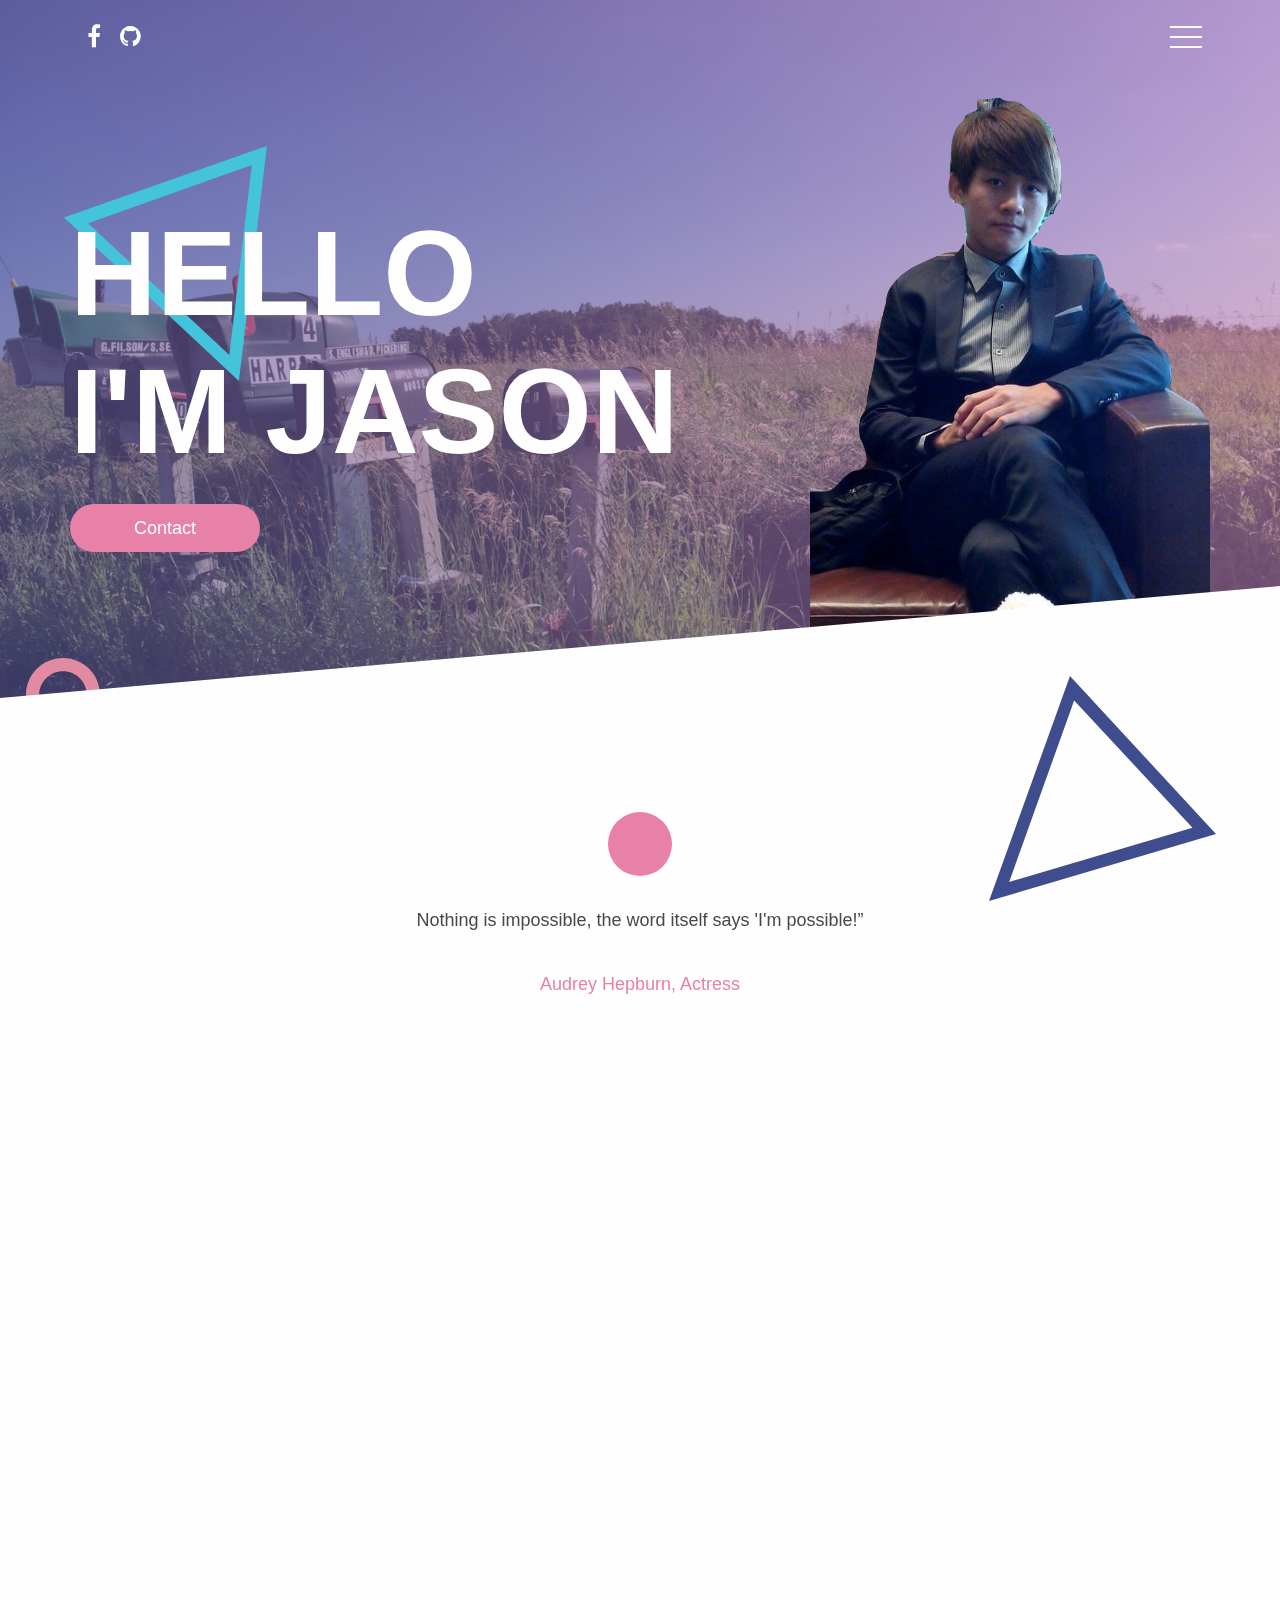
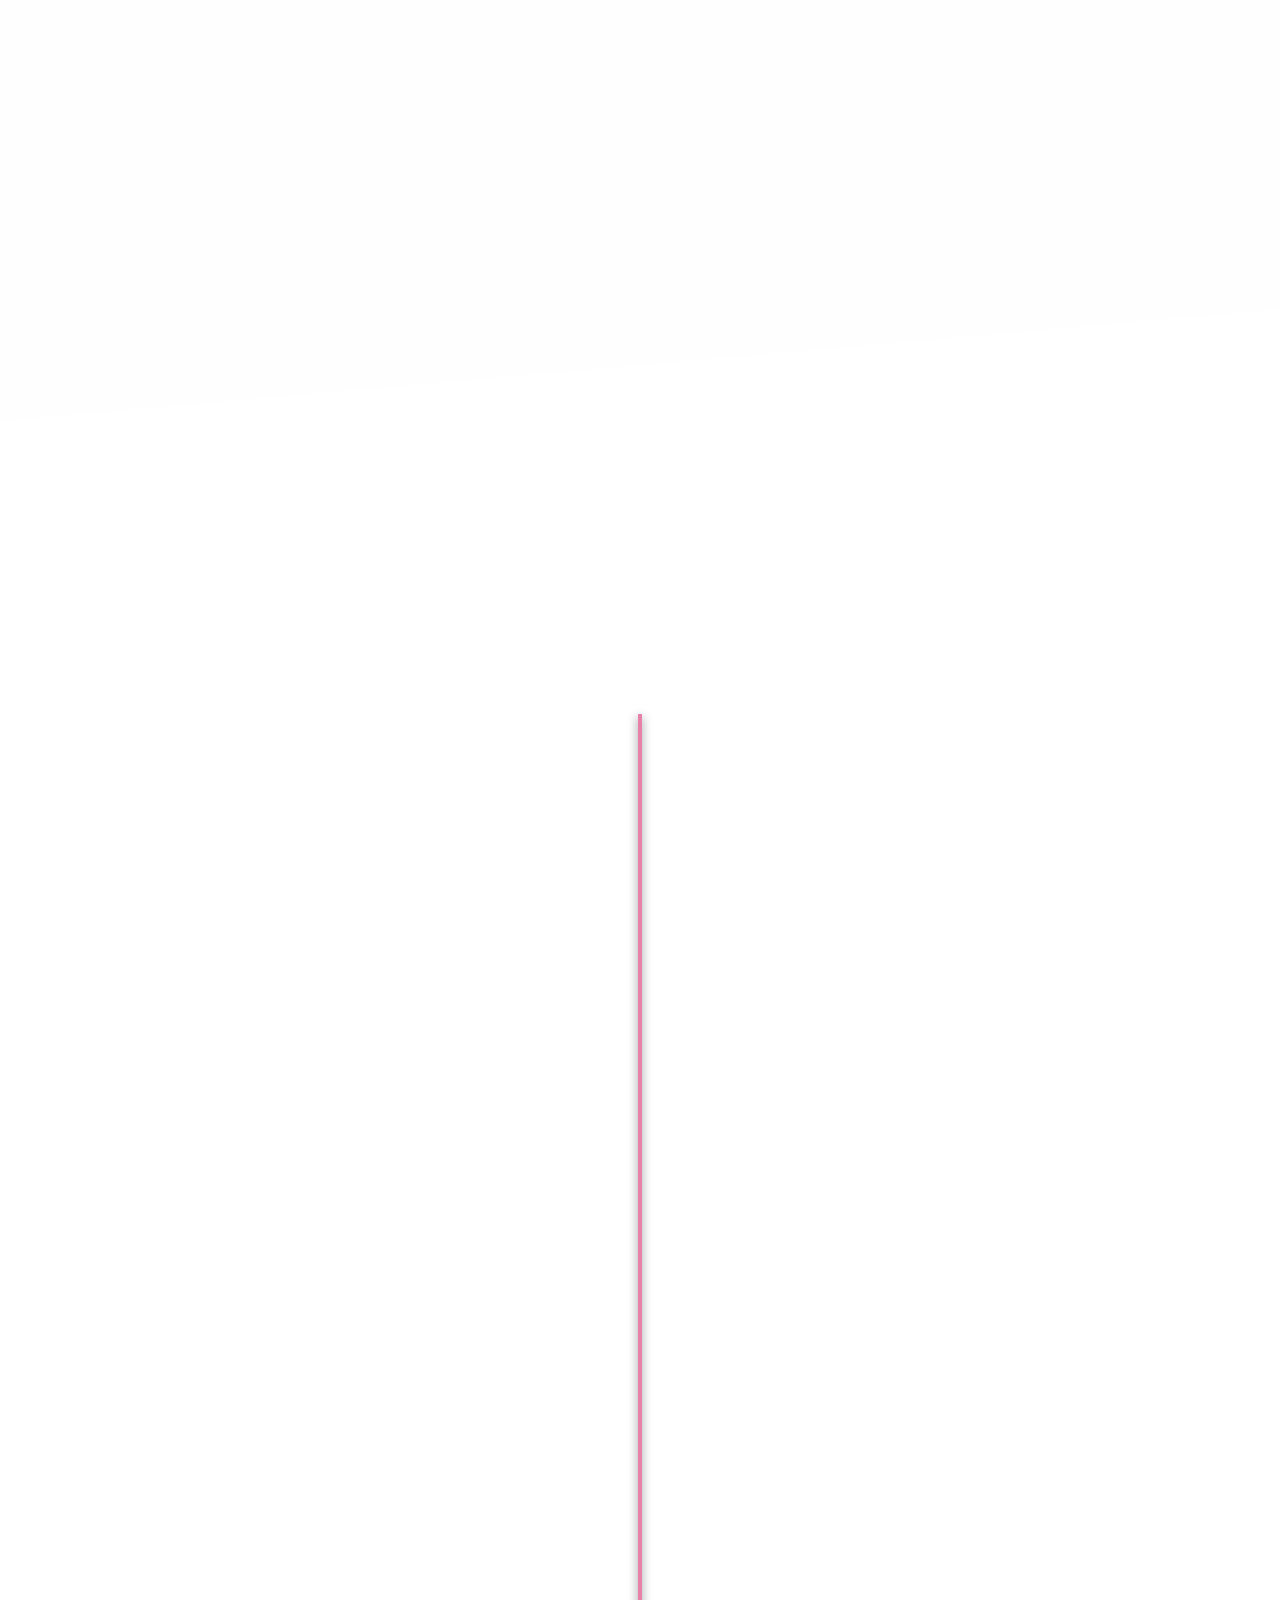
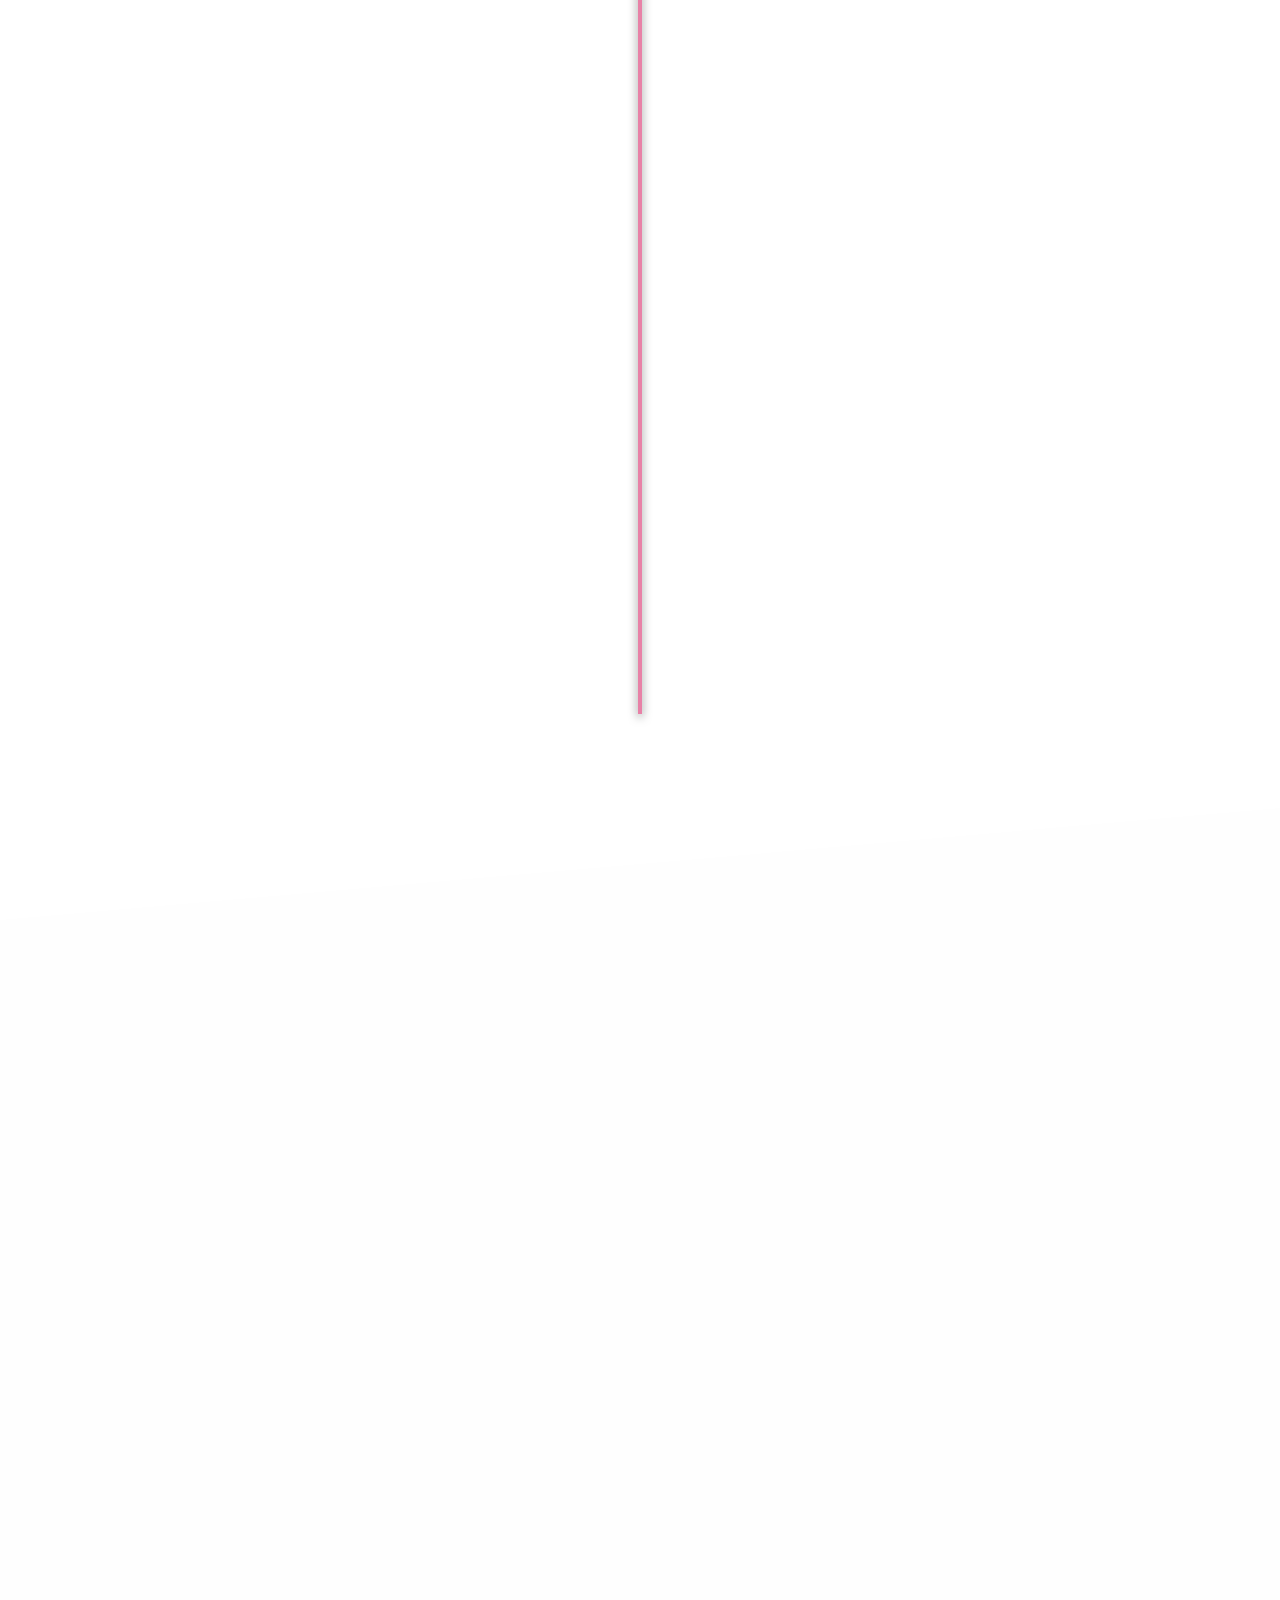
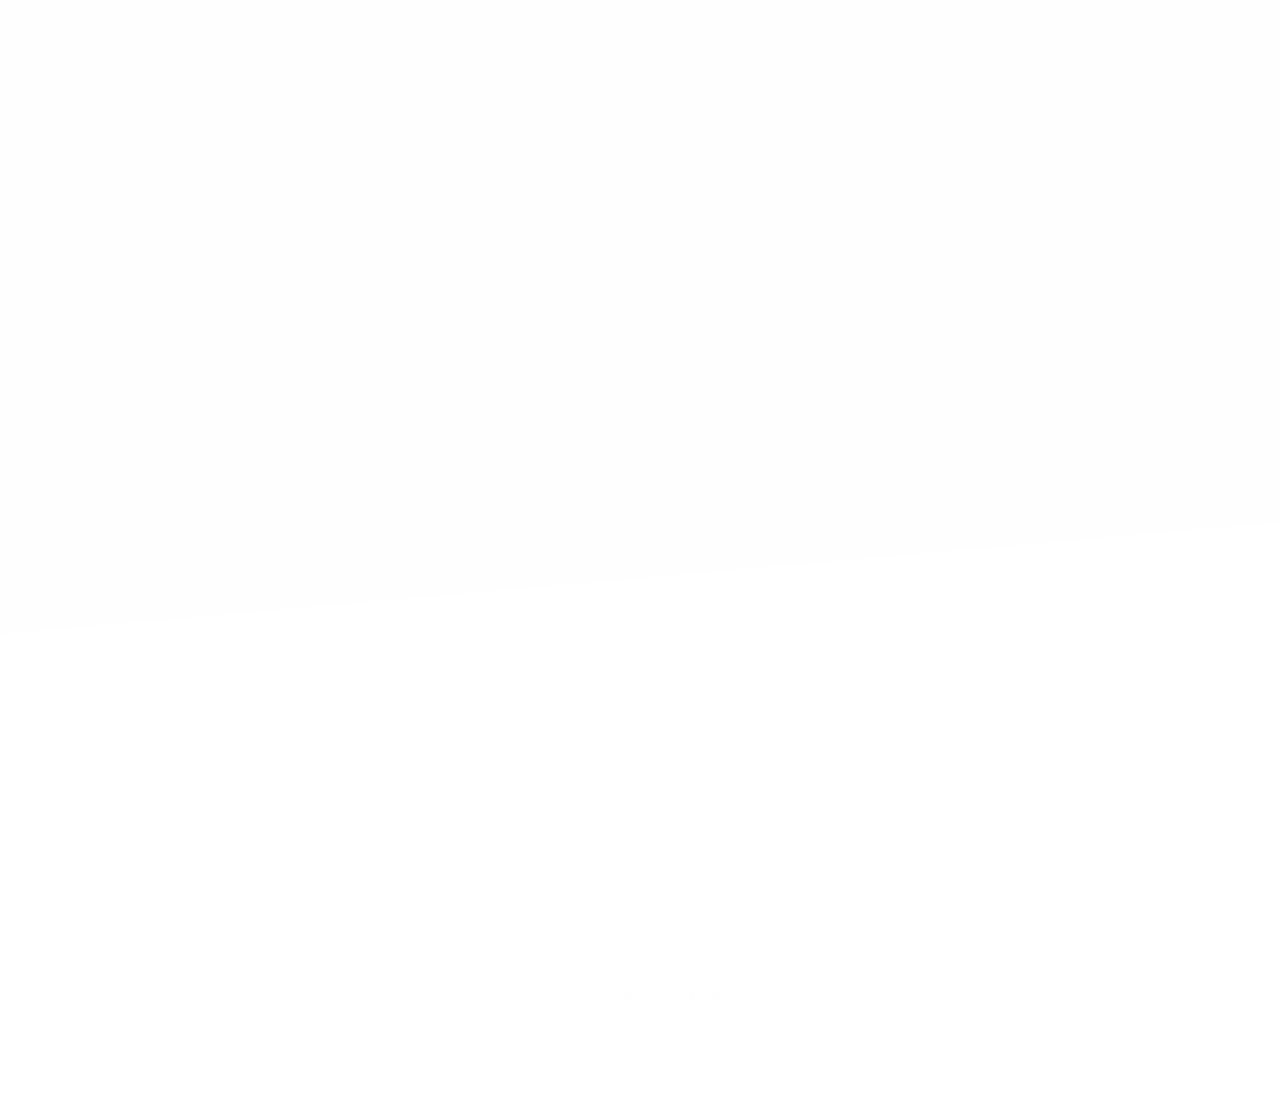
==== commit 5b4789fe: "修改作品" ====
--- a/index.html
+++ b/index.html
@@ -144,8 +144,8 @@
                             <div class="col-sm-6">
                                 <div class="skill-card wow bounceInUp" data-wow-delay="1.5s">
                                     <div class="skill-card__inner">
-                                        <h4 class="skill-card__title">AI</h4>
-                                        <p class="skill-card__text">製作簡單的icon，和一些基礎的圖片處理。未來希望能多學點美工的技術，並運用在我的技術中。</p>
+                                        <h4 class="skill-card__title">Vue&React</h4>
+                                        <p class="skill-card__text">前端熱門框架，目前接以可以獨立開發SPA網站。</p>
                                     </div>
                                     <div class="skill-card__icon">
                                         <img class="image" src="images/skill_icon/ai-icon.png" alt="">
@@ -197,6 +197,18 @@
                                 <div class="timeline-card wow bounceInUp">
                                     <h4>泛知識股份有限公司</h4>
                                     <p class="timeline-card__text">php網站開發工程師，主要使用codeIgniter、slim。</p>
+                                </div>
+                            </div>
+                            <div class="timeline-cards__row">
+                                <div class="timeline-card wow bounceInUp">
+                                    <h4>風尚數位股份有限公司</h4>
+                                    <p class="timeline-card__text">因本身朝前端發展，顧前公司主管希望我更進步。介紹我進這家以美妝部落格、討論區為主的網路公司。在裡面我學到了如何設計規劃前端開發流程，並負責官網更新、維護、活動網站架設、webview手機畫面等工作。</p>
+                                </div>
+                            </div>
+                            <div class="timeline-cards__row">
+                                <div class="timeline-card wow bounceInUp">
+                                    <h4>良師塾股份有限公司</h4>
+                                    <p class="timeline-card__text">前端工程師，負責後台系統設計開發，串接API。需求修改，</p>
                                 </div>
                             </div>
                         </div>
@@ -223,18 +235,18 @@
                             <div class="row">
                                 <div class="col-sm-6 col-sm-push-5">
                                     <div class="imgbox">
-                                        <a href="images/works/piano.png" data-fancybox="group">
+                                        <a href="images/works/comic.PNG" data-fancybox="group">
                                             <div class="imgbox__inner imgbox__inner--4-3">
-                                                <div class="image" style="background-image: url('images/works/piano.png');"></div>
+                                                <div class="image" style="background-image: url('images/works/comic.PNG');"></div>
                                             </div>
                                         </a>
                                     </div>
                                 </div>
                                 <div class="col-sm-4 col-sm-pull-5">
                                     <div class="work-item__text work-item__text--right">
-                                        <h3 class="work-item__title work-item__title--right">Vue.js 鋼琴</h3>
+                                        <h3 class="work-item__title work-item__title--right">Vue.js SPA 漫畫瀏覽器</h3>
                                         <p class="work-item__intro">高效能且輕易上手的特性，我第一個JS Framework就選擇了他，也是近年竄升速度最快的前端框架</p>
-                                        <a href="https://codepen.io/JasonChang/pen/pPjyVJ" class="text-btn text-btn--primary text-btn--lg" target="_blank">Show project</a>
+                                        <a href="https://easonchang0115.github.io/week5-demo/#/" class="text-btn text-btn--primary text-btn--lg" target="_blank">Show project</a>
                                     </div>
                                 </div>
                             </div>
@@ -243,17 +255,17 @@
                             <div class="row">
                                 <div class="col-sm-6 col-sm-push-1">
                                     <div class="imgbox">
-                                        <a href="images/works/weather.png" data-fancybox="group">
+                                        <a href="images/works/space.PNG" data-fancybox="group">
                                             <div class="imgbox__inner imgbox__inner--4-3">
-                                                <div class="image" style="background-image: url('images/works/weather.png');"></div>
+                                                <div class="image" style="background-image: url('images/works/space.PNG');"></div>
                                             </div>
                                         </a>
                                     </div>
                                 </div>
                                 <div class="col-sm-4 col-sm-push-1">
                                     <div class="work-item__text">
-                                        <h3 class="work-item__title work-item__title--left">天氣地圖產生器</h3>
-                                        <p class="work-item__intro">透過抓取中央氣象局的資料來呈現近6小時台灣天氣狀況。當使用者接觸到介面時，若能停留10秒以上就是成功，因此互動機制不可少。</p>
+                                        <h3 class="work-item__title work-item__title--left">Canvas射擊小遊戲</h3>
+                                        <p class="work-item__intro">利用Canvas + Vue cli 撰寫了一個小遊戲。遊戲中可以射擊飛過來的敵人，藉此得到分數。在裡面我學習到了很多模組化的概念，ES6的Class架構的設計等。是一個讓我成長很多的作品。</p>
                                         <a href="http://cchweb.nctu.me/works/weather/" class="text-btn text-btn--primary text-btn--lg" target="_blank">Show project</a>
                                     </div>
                                 </div>
@@ -263,18 +275,18 @@
                             <div class="row">
                                 <div class="col-sm-6 col-sm-push-6">
                                     <div class="imgbox">
-                                        <a href="images/works/monster.jpg" data-fancybox="group">
+                                        <a href="images/works/pallary.PNG" data-fancybox="group">
                                             <div class="imgbox__inner imgbox__inner--4-3">
-                                                <div class="image" style="background-image: url('images/works/monster.jpg');"></div>
+                                                <div class="image" style="background-image: url('images/works/pallary.PNG');"></div>
                                             </div>
                                         </a>
                                     </div>
                                 </div>
                                 <div class="col-sm-4 col-sm-pull-5">
                                     <div class="work-item__text">
-                                        <h3 class="work-item__title work-item__title--right">Loading頁面實作</h3>
-                                        <p class="work-item__intro">透過Timer來實作一個網頁的載入畫面，包含一些CSS的動畫來增添有趣的效果</p>
-                                        <a href="https://codepen.io/JasonChang/pen/gGPoqX?editors=1010" target="_blank" class="text-btn text-btn--primary text-btn--lg">Show project</a>
+                                        <h3 class="work-item__title work-item__title--right">產品畫廊</h3>
+                                        <p class="work-item__intro">利用css grid排版方式，做出一個畫面複雜的排版作品。沒想到網頁可以當作雜誌來瀏覽，各種排版未來可以不受限制的進行了。</p>
+                                        <a href="https://easonchang0115.github.io/week4-demo/#/" target="_blank" class="text-btn text-btn--primary text-btn--lg">Show project</a>
                                     </div>
                                 </div>
                             </div>
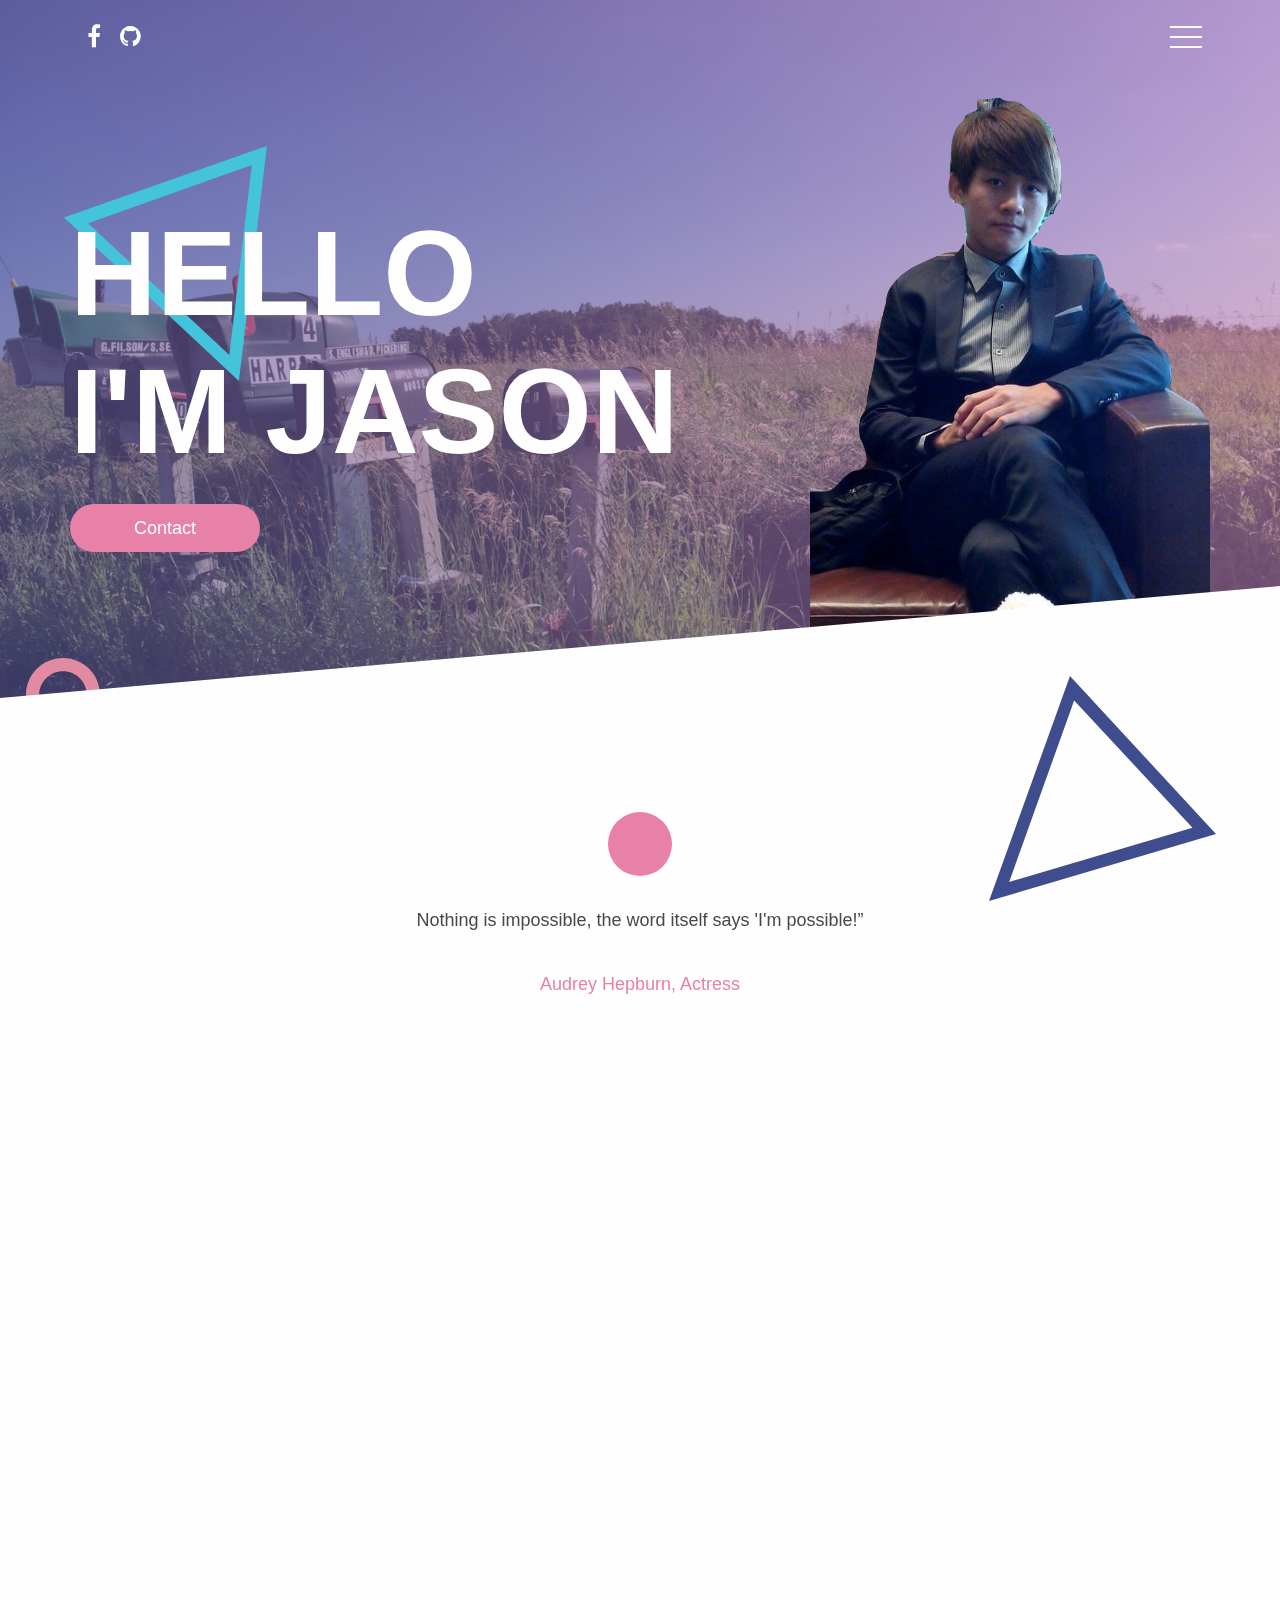
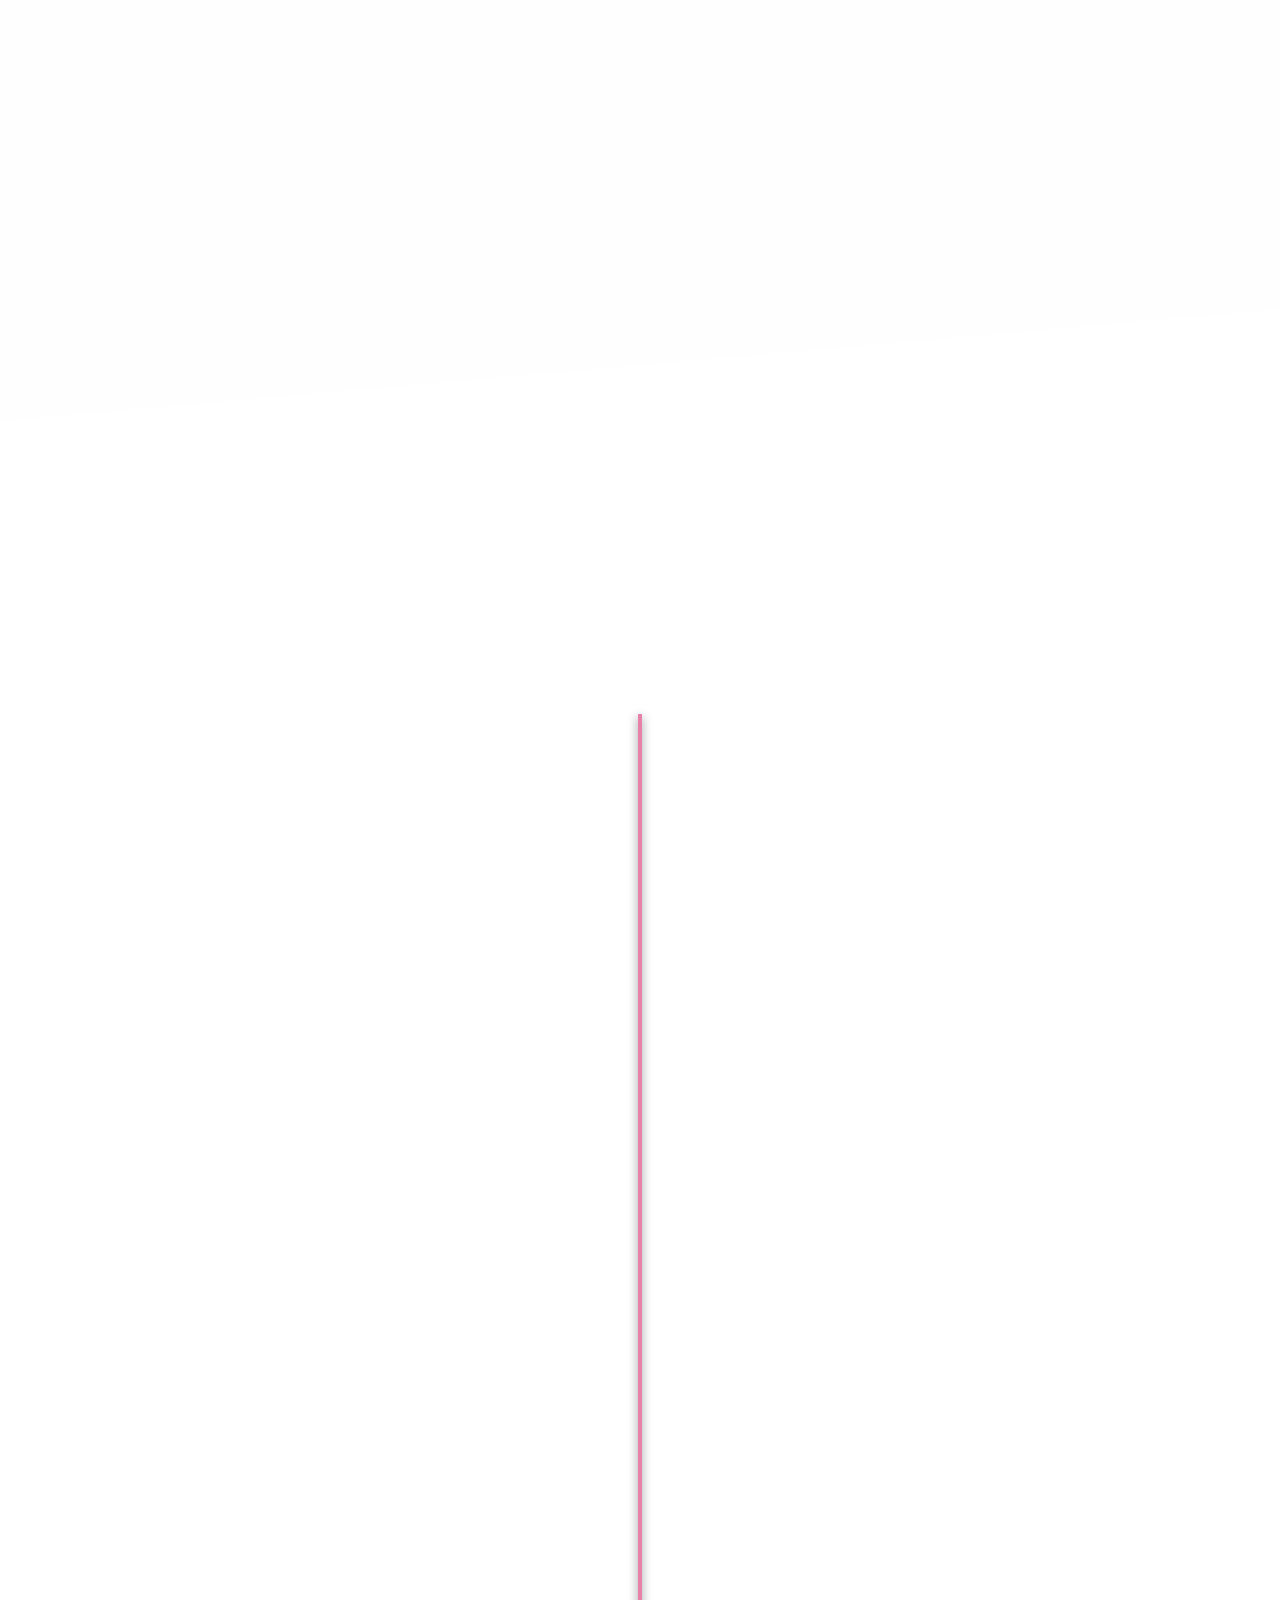
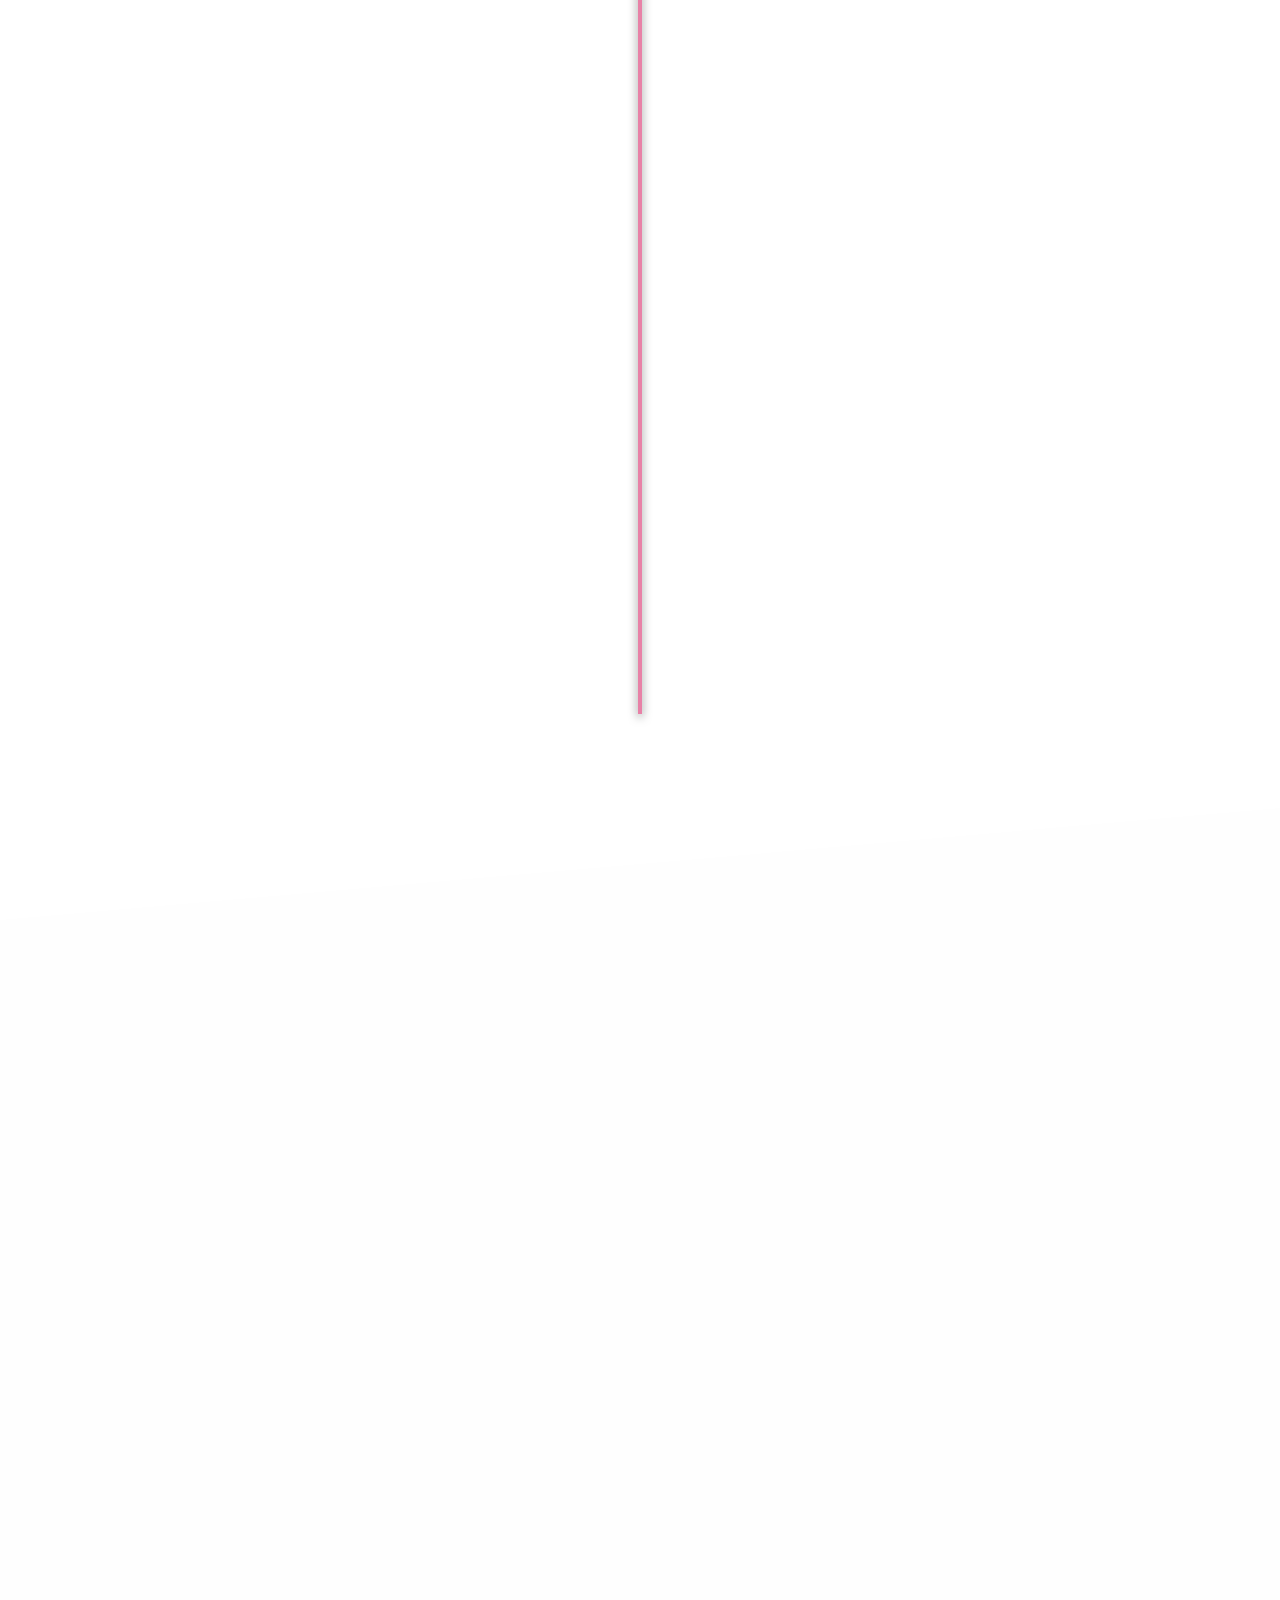
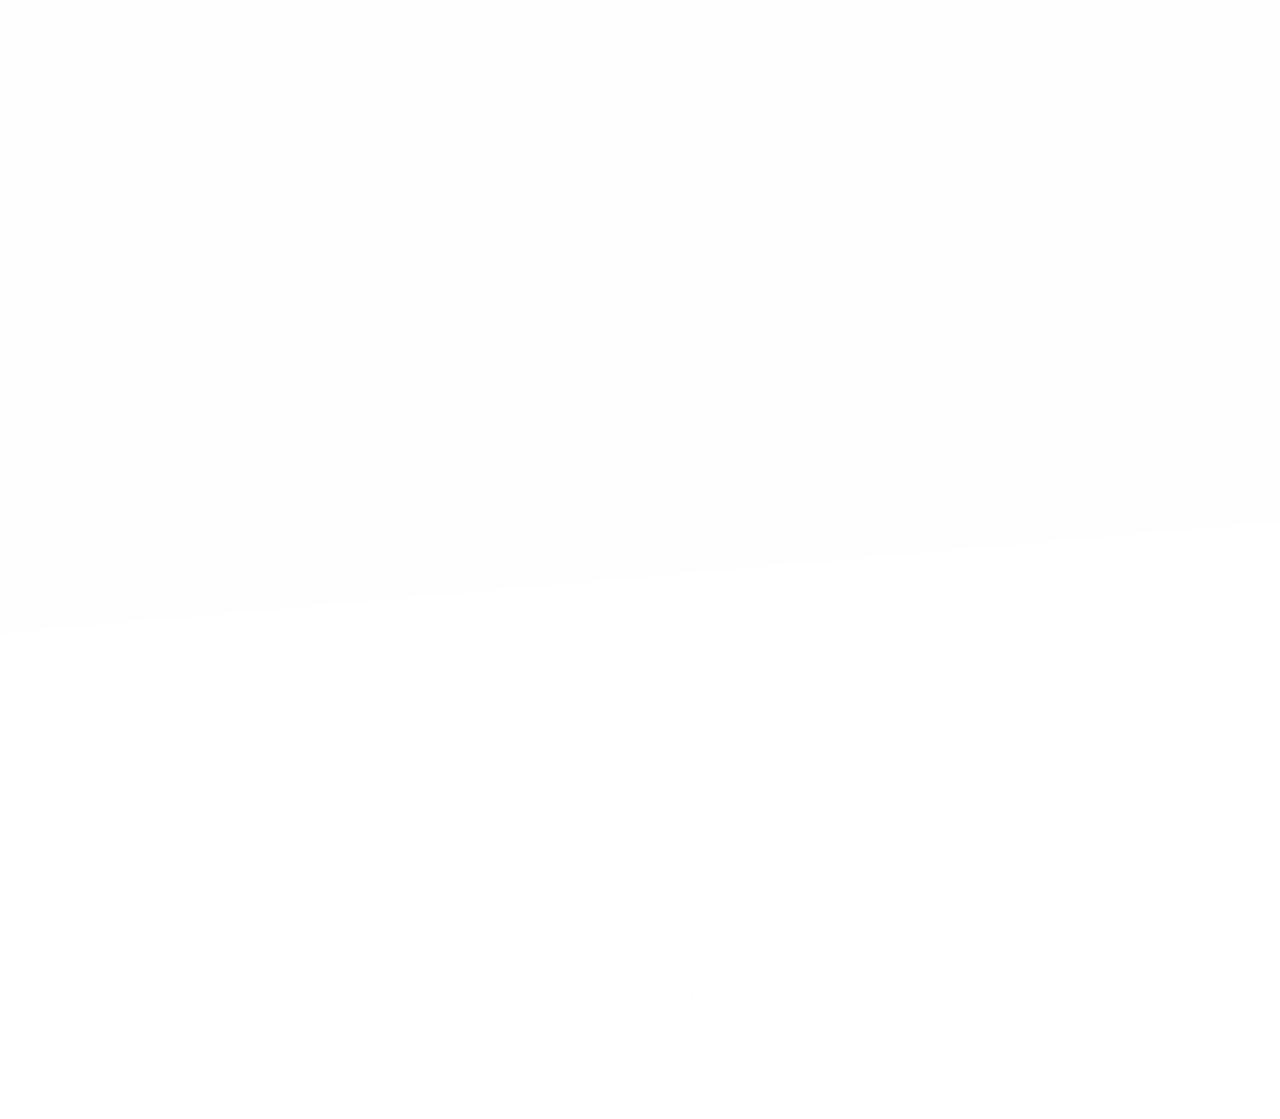
==== commit d4e21139: "修改作品" ====
--- a/index.html
+++ b/index.html
@@ -148,7 +148,7 @@
                                         <p class="skill-card__text">前端熱門框架，目前接以可以獨立開發SPA網站。</p>
                                     </div>
                                     <div class="skill-card__icon">
-                                        <img class="image" src="images/skill_icon/ai-icon.png" alt="">
+                                        <img class="image" src="images/skill_icon/Vue.js_Logo.svg" alt="">
                                     </div>
                                 </div>
                             </div>
@@ -355,7 +355,7 @@
         <footer class="footer">
             <div class="container">
                 <p class="final-text">前端努力的小小工程師</p>
-                <p class="copyright">Copyright © 2017 JasonChang</p>
+                <p class="copyright">Copyright © 2018 JasonChang</p>
             </div>
         </footer>
         <!-- End footer -->
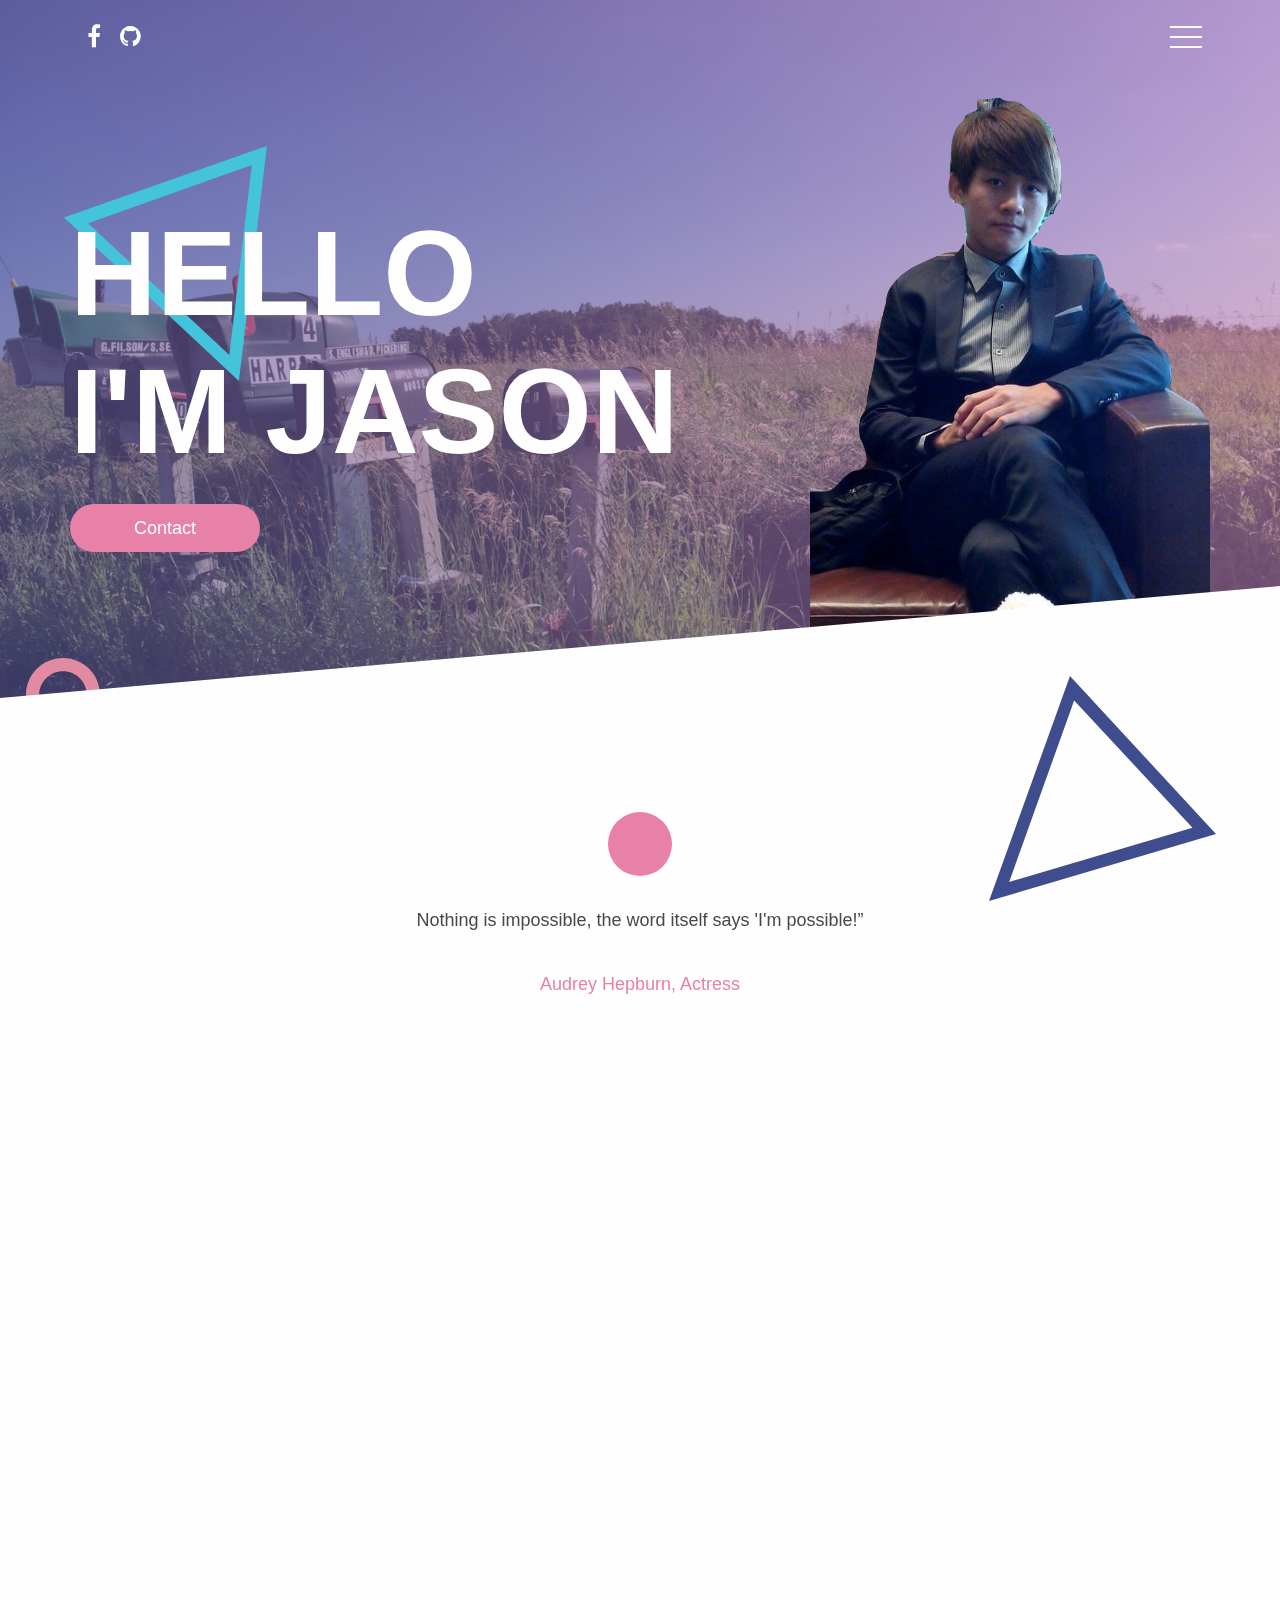
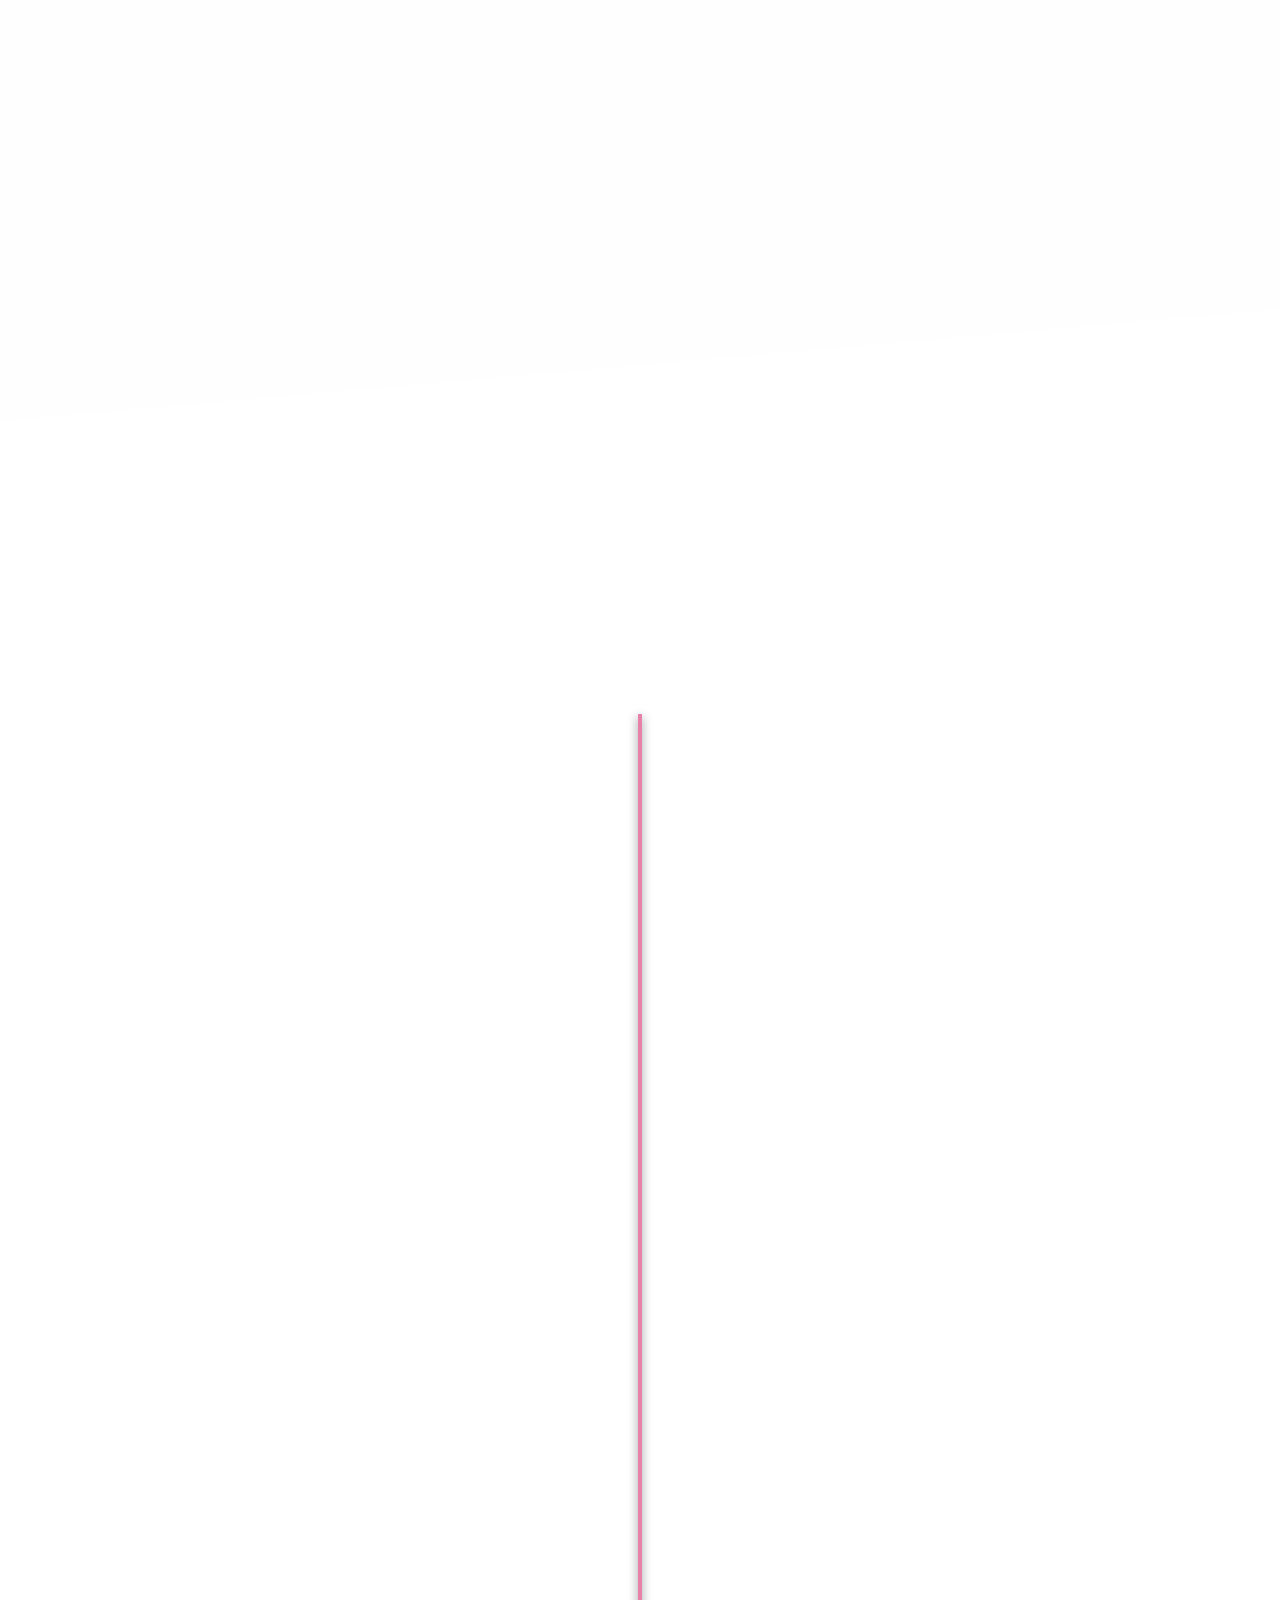
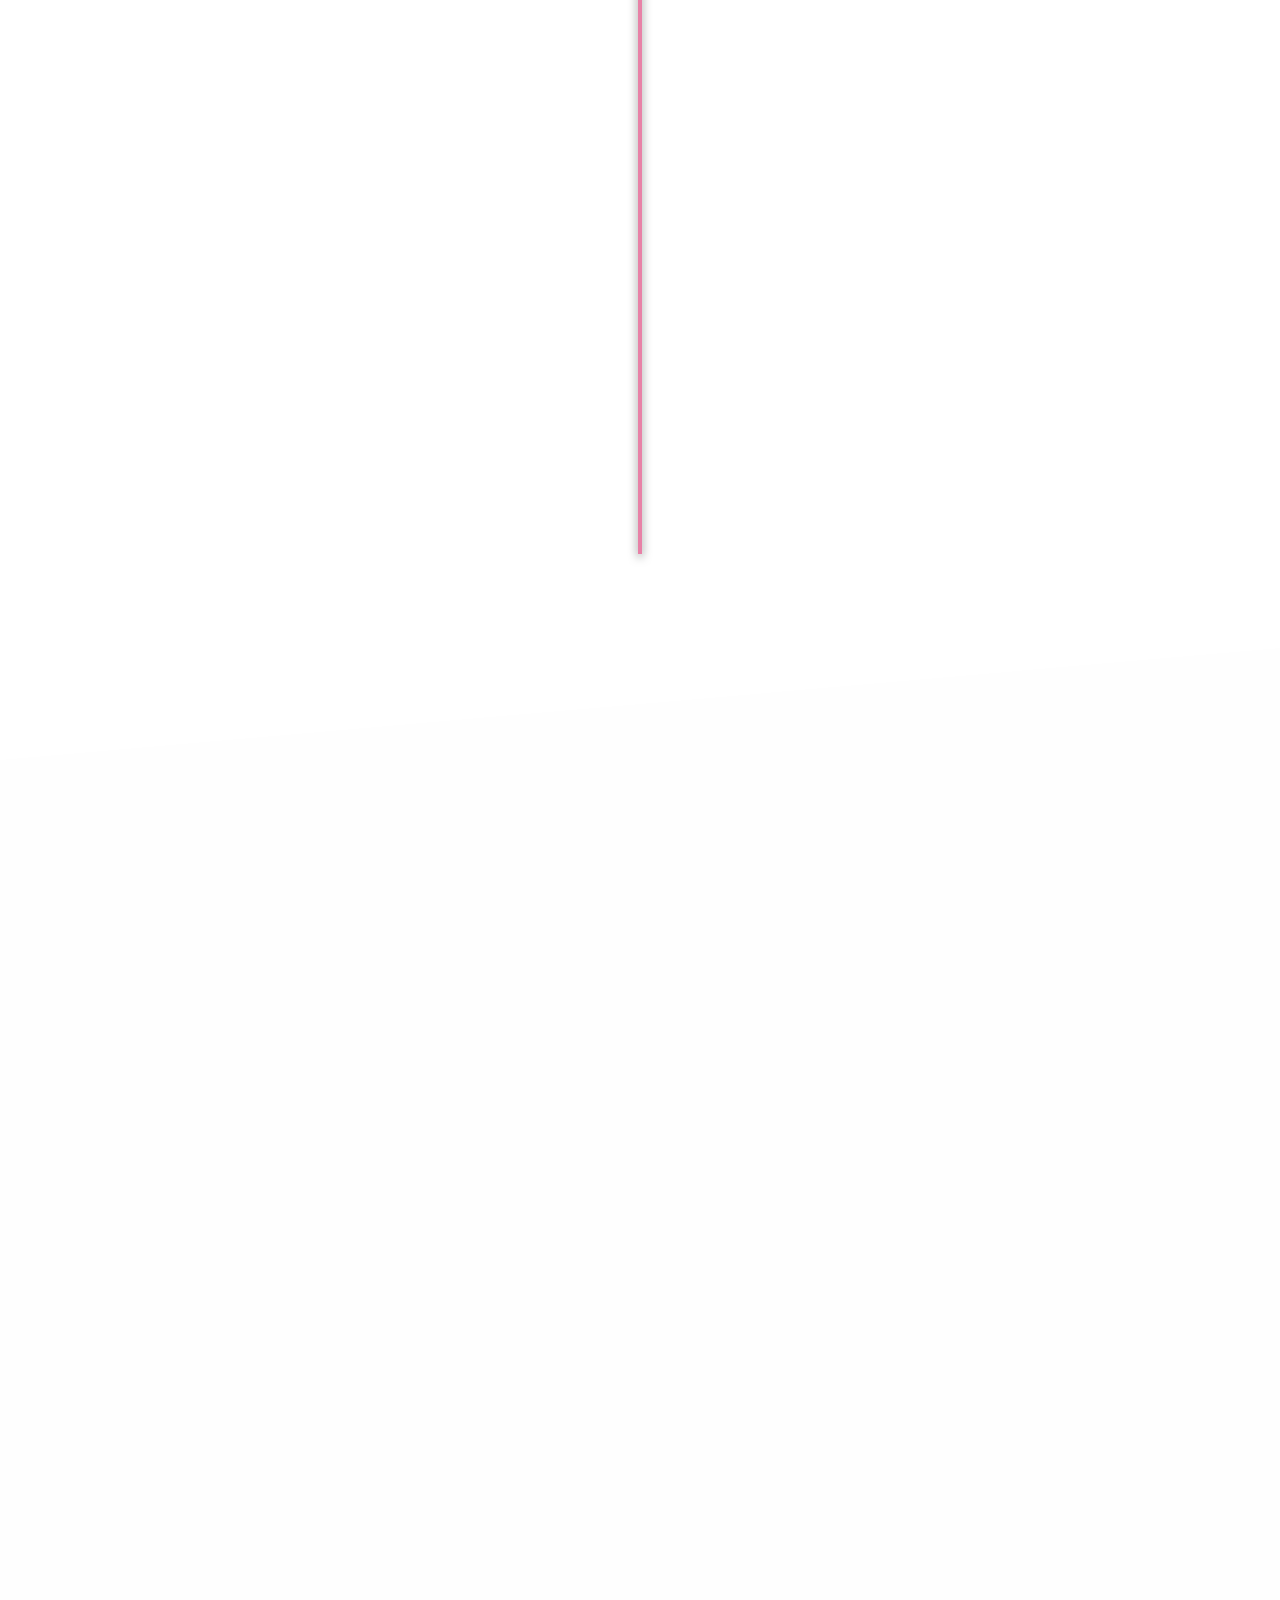
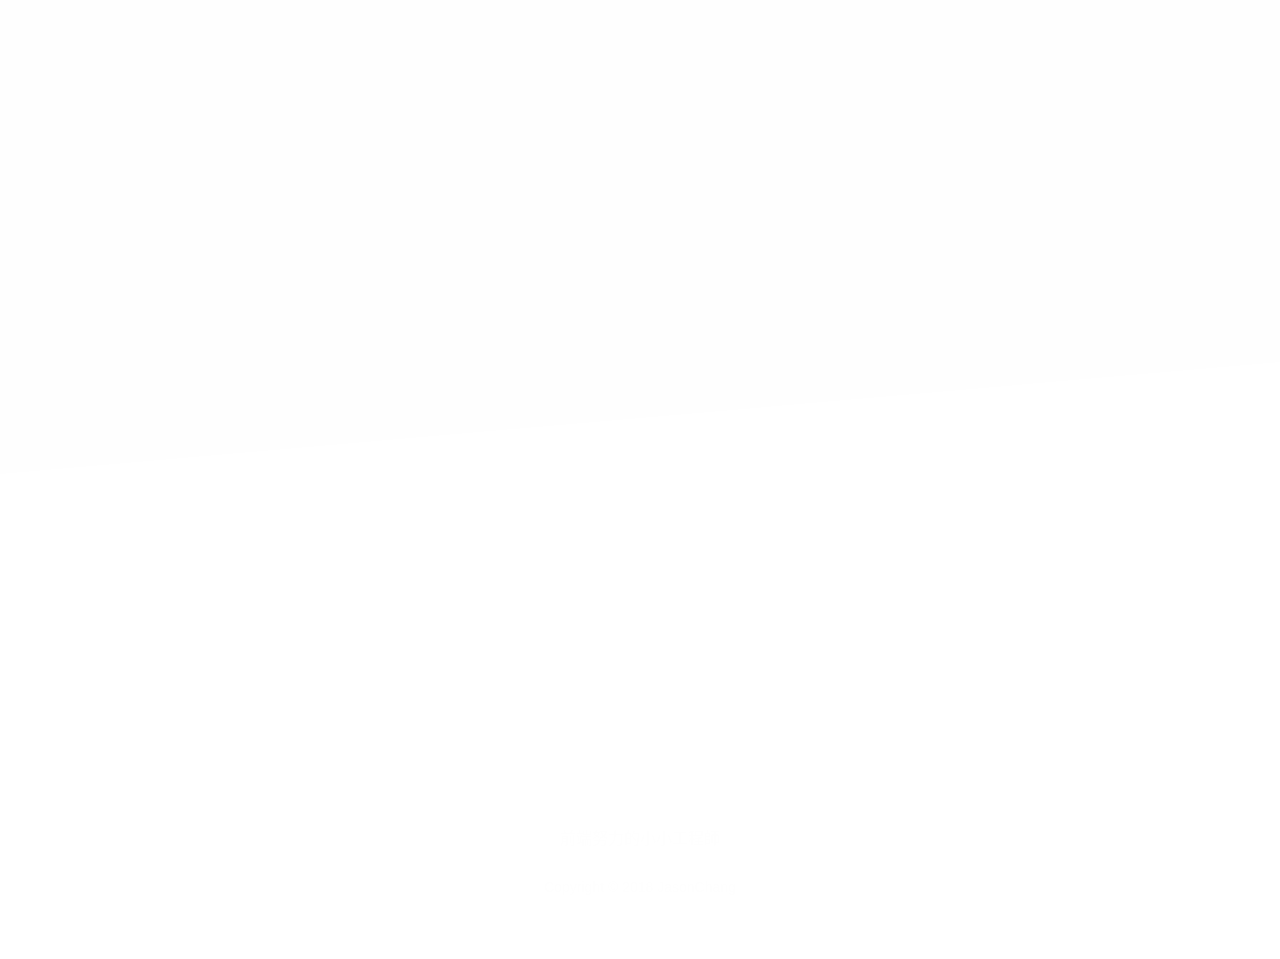
==== commit 718ae806: "修改工作" ====
--- a/index.html
+++ b/index.html
@@ -195,12 +195,6 @@
                             </div>
                             <div class="timeline-cards__row">
                                 <div class="timeline-card wow bounceInUp">
-                                    <h4>泛知識股份有限公司</h4>
-                                    <p class="timeline-card__text">php網站開發工程師，主要使用codeIgniter、slim。</p>
-                                </div>
-                            </div>
-                            <div class="timeline-cards__row">
-                                <div class="timeline-card wow bounceInUp">
                                     <h4>風尚數位股份有限公司</h4>
                                     <p class="timeline-card__text">因本身朝前端發展，顧前公司主管希望我更進步。介紹我進這家以美妝部落格、討論區為主的網路公司。在裡面我學到了如何設計規劃前端開發流程，並負責官網更新、維護、活動網站架設、webview手機畫面等工作。</p>
                                 </div>
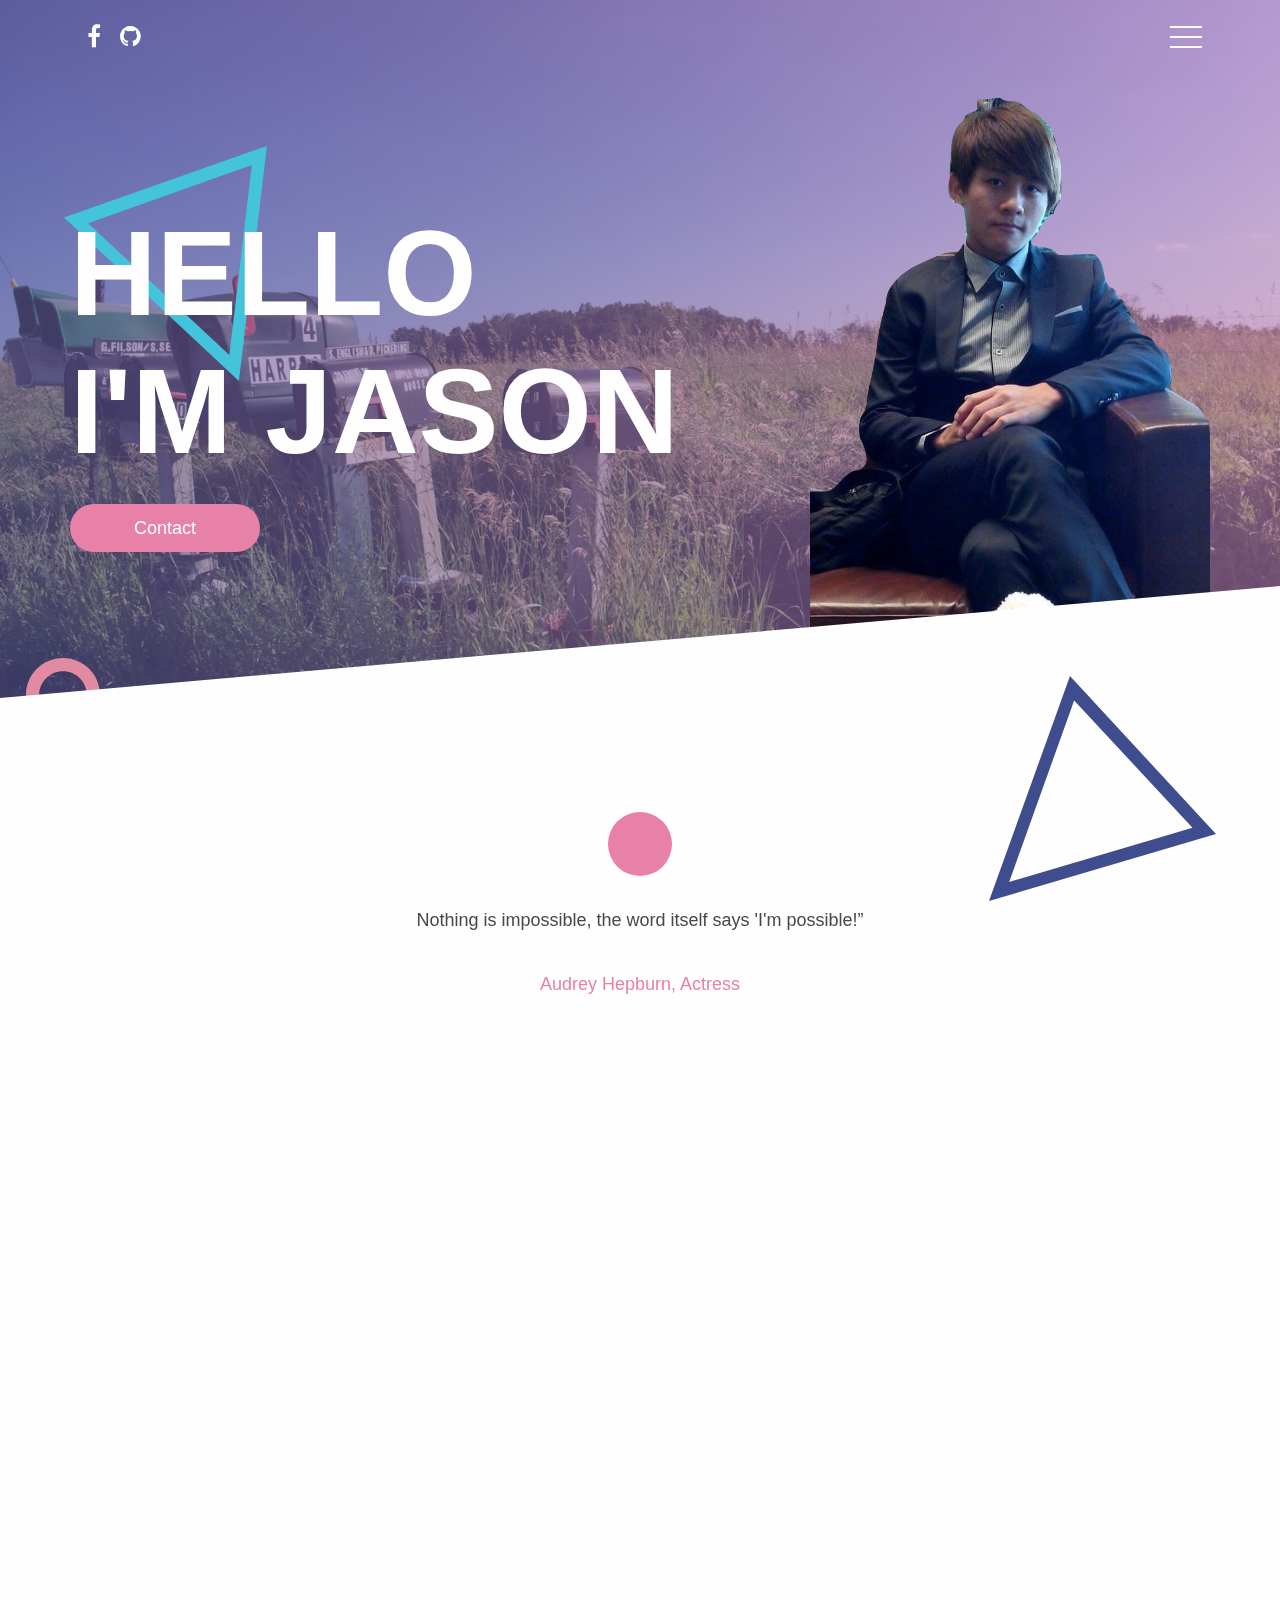
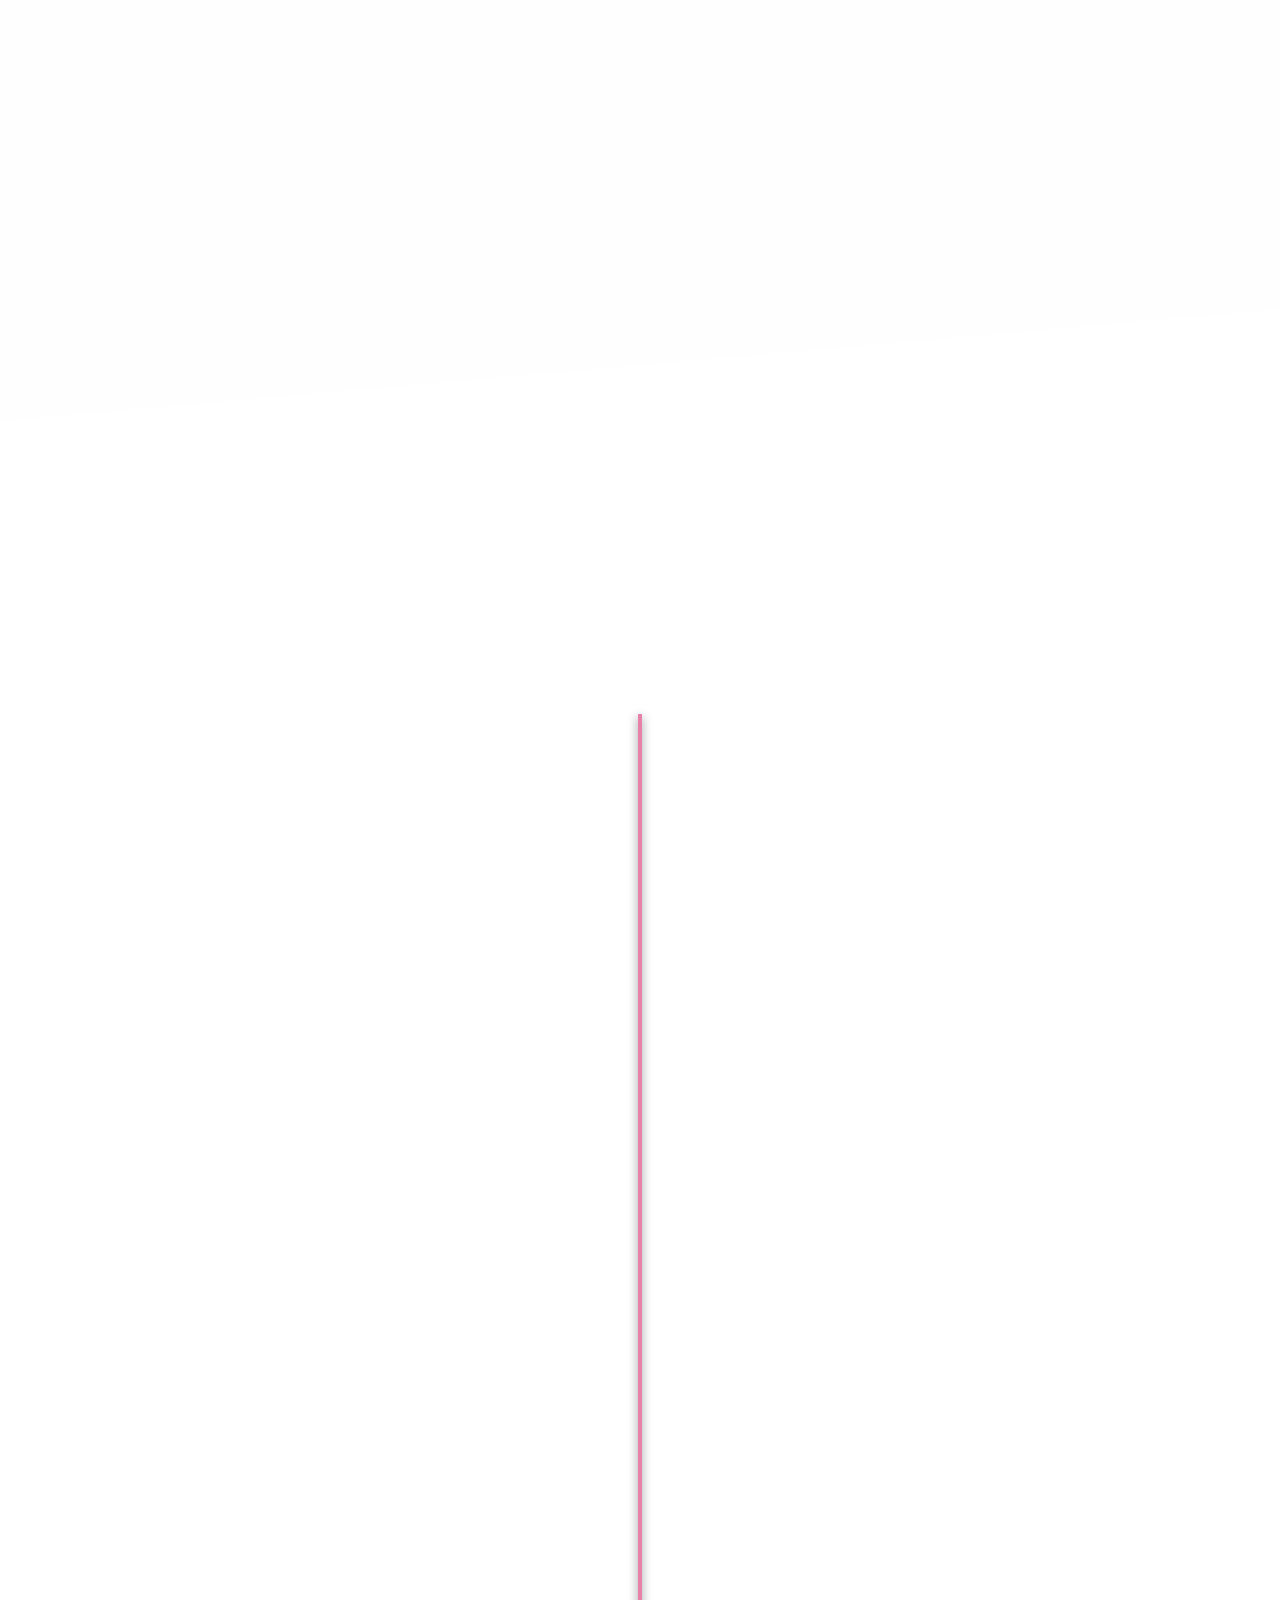
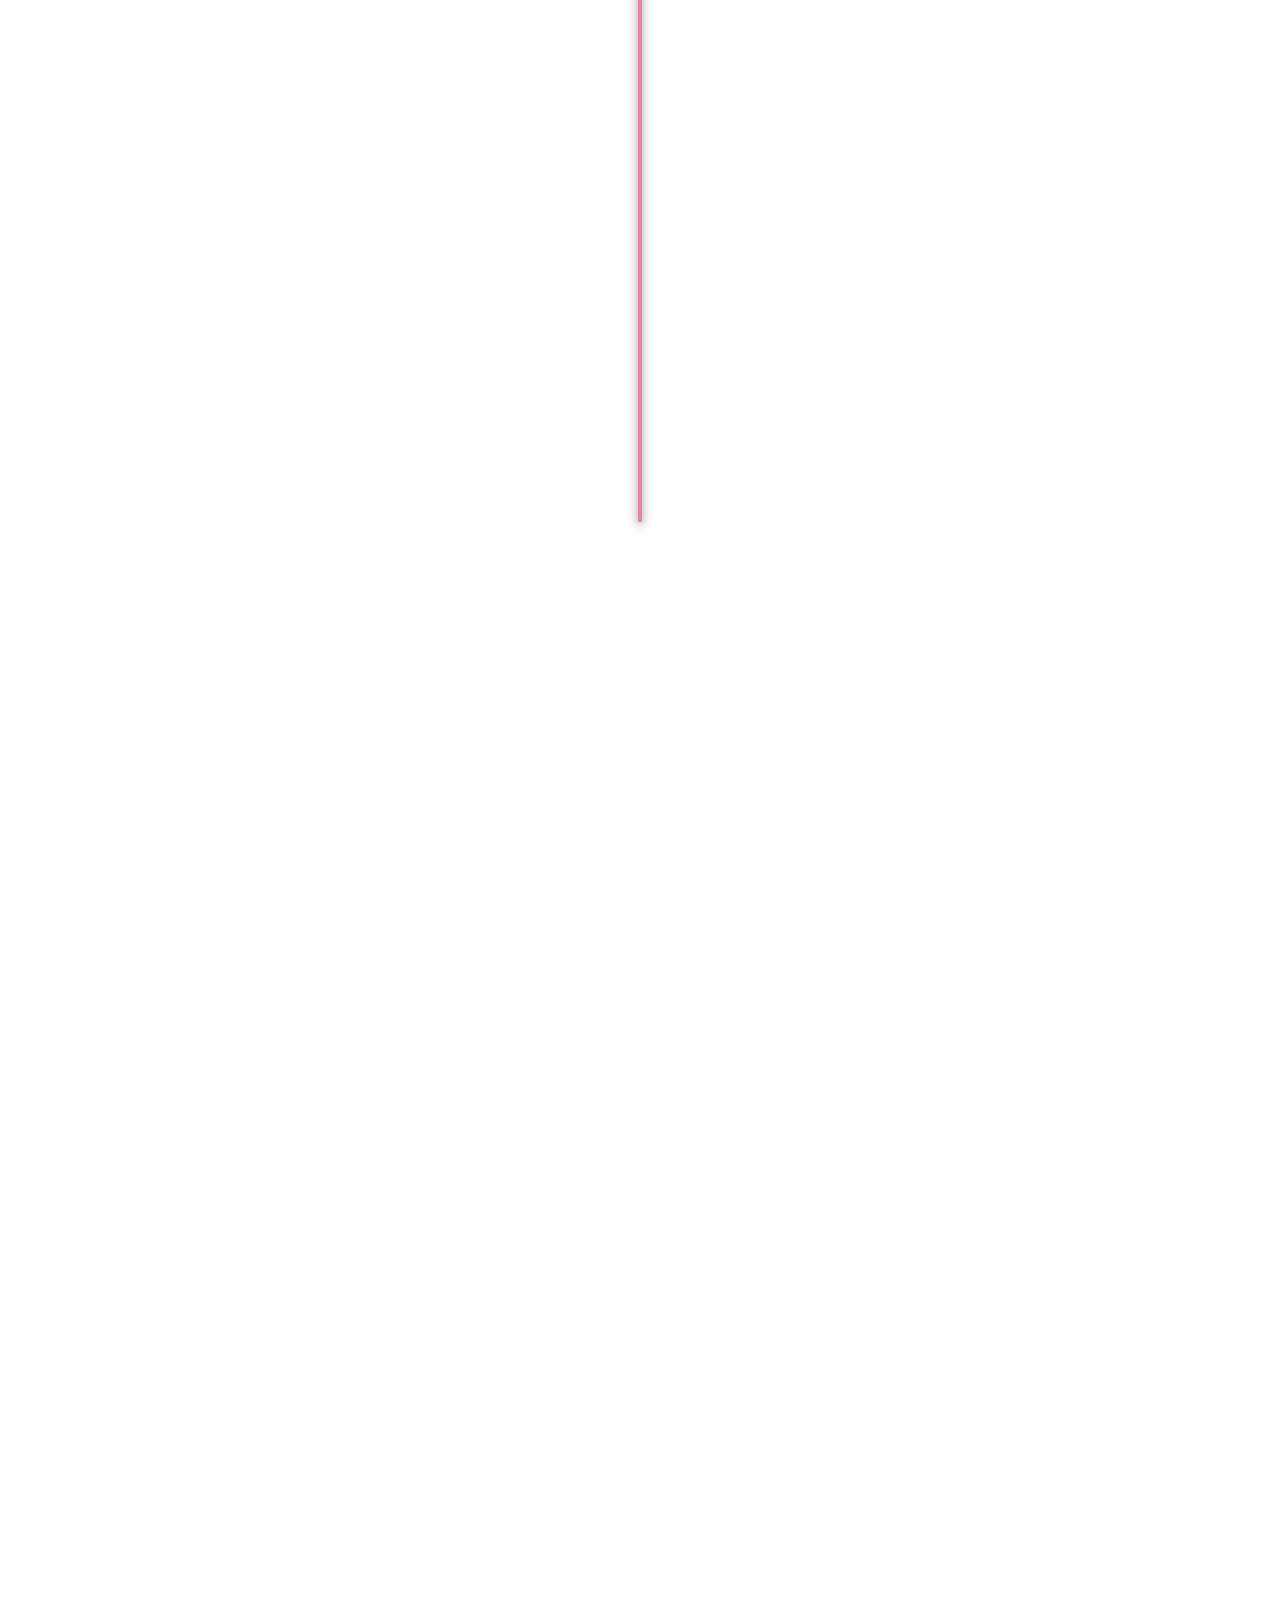
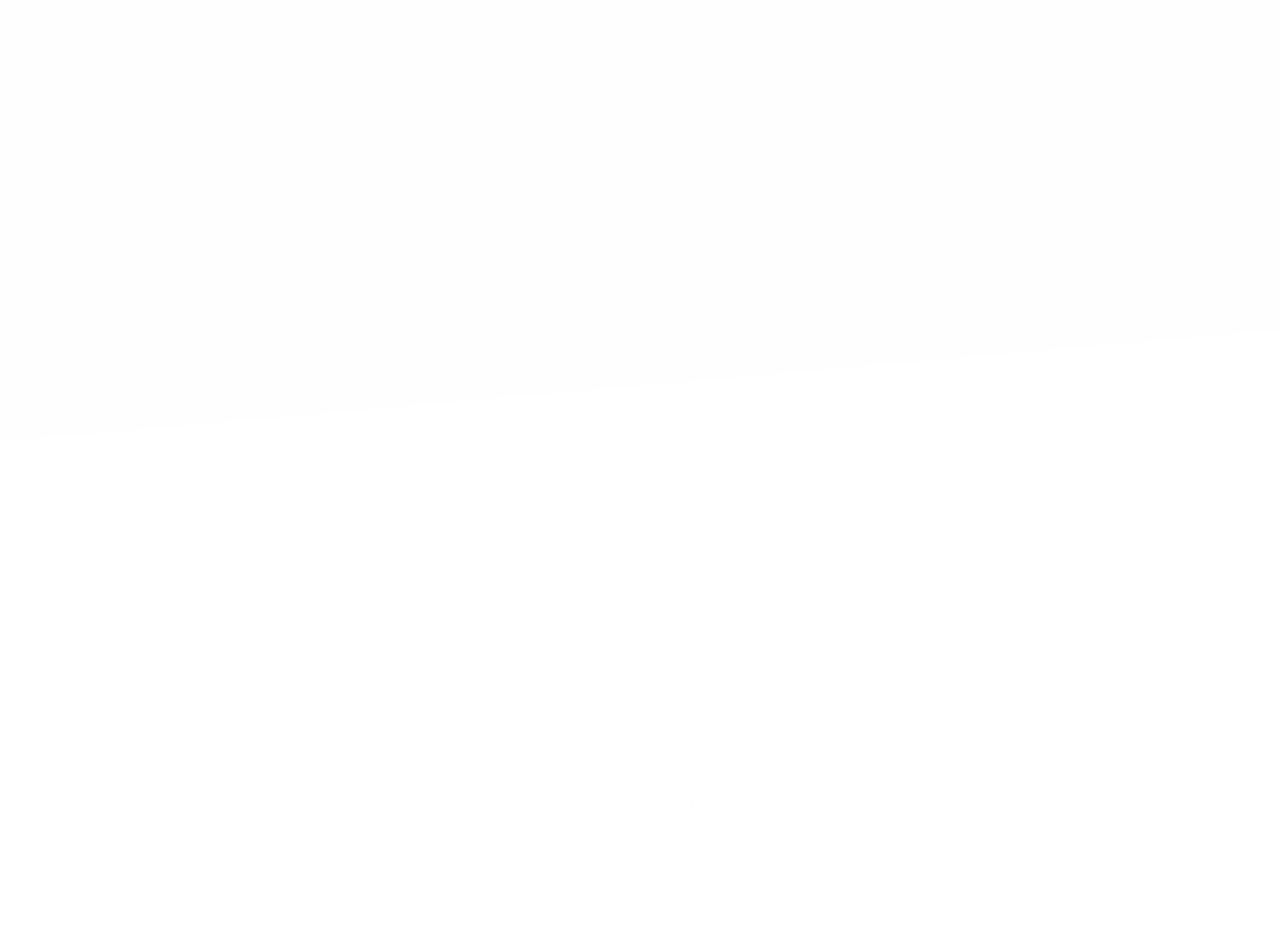
==== commit cfcb9042: "修改工作" ====
--- a/index.html
+++ b/index.html
@@ -196,7 +196,7 @@
                             <div class="timeline-cards__row">
                                 <div class="timeline-card wow bounceInUp">
                                     <h4>風尚數位股份有限公司</h4>
-                                    <p class="timeline-card__text">因本身朝前端發展，顧前公司主管希望我更進步。介紹我進這家以美妝部落格、討論區為主的網路公司。在裡面我學到了如何設計規劃前端開發流程，並負責官網更新、維護、活動網站架設、webview手機畫面等工作。</p>
+                                    <p class="timeline-card__text">這家以美妝部落格、討論區為主的網路公司。在裡面我學到了如何設計規劃前端開發流程，並負責官網更新、維護、活動網站架設、webview手機畫面等工作。</p>
                                 </div>
                             </div>
                             <div class="timeline-cards__row">
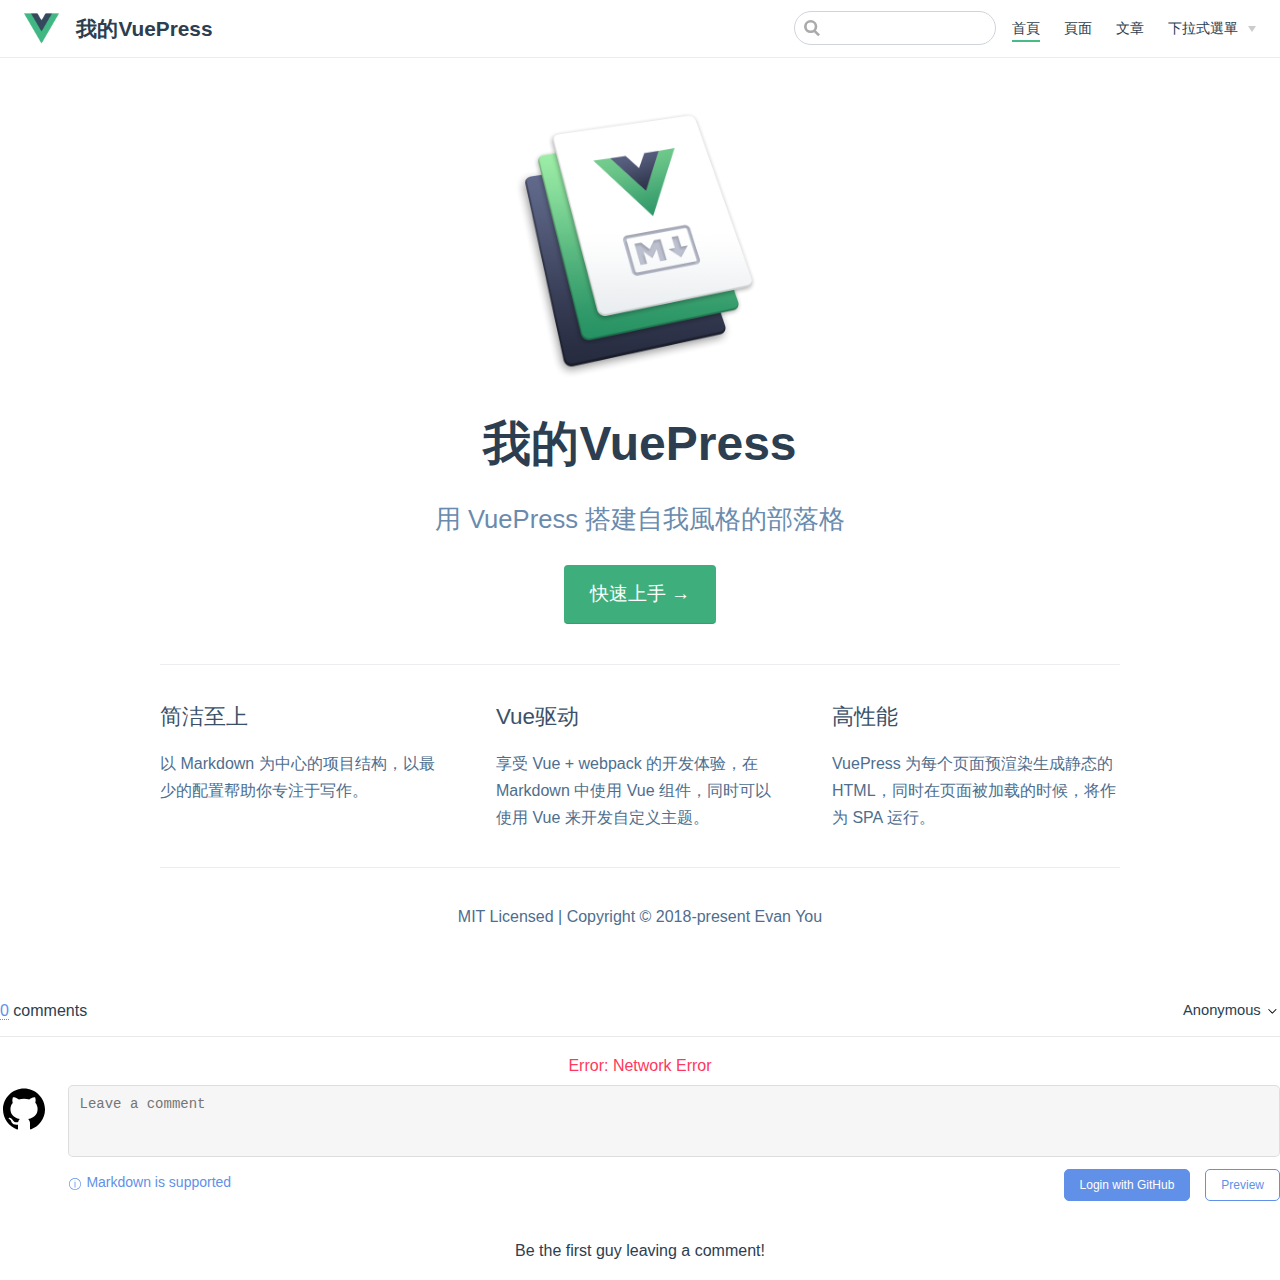
==== commit 9e1ea539: "demo vuepress" ====
--- a/index.html
+++ b/index.html
@@ -1,367 +1,25 @@
 <!DOCTYPE html>
-<html lang="zh-TW">
-
-<head>
-    <meta charset="UTF-8">
-    <title>Jason's resume</title>
-    <meta name="viewport" content="width=device-width, initial-scale=1.0, user-scalable=0">
-    <link rel="icon" type="image/x-icon" href="images/favicon.ico" />
-    <!-- CSS -->
-    <link rel="stylesheet" href="https://maxcdn.bootstrapcdn.com/font-awesome/4.7.0/css/font-awesome.min.css">
-    <link rel="stylesheet" href="css/main.css">
-</head>
-
-<body>
-    <div class="wrapper">
-
-        <!-- Start bg -->
-        <div class="bg"></div>
-        <!-- End bg -->
-
-        <!-- Strat header -->
-        <header class="header js-header">
-            <div class="container">
-                <div class="navbar navbar--collapse u-clearfix">
-                    <div class="social-bar navbar__social-bar">
-                        <a href="https://www.facebook.com/EasonChang0115" class="icon-btn">
-                            <i class="icon fa fa-facebook"></i>
-                        </a>
-                        <a href="https://github.com/EasonChang0115" class="icon-btn">
-                            <i class="icon fa fa-github"></i>
-                        </a>
-                    </div>
-                    <div class="nav navbar__nav">
-                        <a href="#popup-overlay" class="menu-toggle">
-                            <span></span>
-                            <span></span>
-                            <span></span>
-                        </a>
-                        <div id="popup-overlay" class="popup-menu">
-                            <div class="container">
-                                <div class="u-clearfix">
-                                    <a href="#" class="popup-menu__close">
-                                        <span></span>
-                                        <span></span>
-                                    </a>
-                                </div>
-                                <ul>
-                                    <li><a href="#about" class="popup-menu__item">ABOUT</a></li>
-                                    <li><a href="#skill" class="popup-menu__item">SKILL</a></li>
-                                    <li><a href="#experience" class="popup-menu__item">EXPERIENCE</a></li>
-                                    <li><a href="#work" class="popup-menu__item">MY WORK</a></li>
-                                    <li><a href="#contact" class="popup-menu__item">CONTACT</a></li>
-                                </ul>
-
-                            </div>
-
-                        </div>
-                    </div>
-                </div>
-            </div>
-        </header>
-        <!-- End header -->
-
-        <!-- Strat main -->
-        <section class="main">
-
-            <!-- Start about -->
-            <div id="about" class="hero">
-                <img class="graphic_001 u-xs-hidden" data-stellar-ratio="1.5" src="images/parallax_graphic/tri-blue.svg" alt="">
-                <img class="graphic_002" data-stellar-ratio="1.5" src="images/parallax_graphic/cir-pink-sm.svg" alt="">
-                <div class="hero__bg"></div>
-                <div class="container">
-                    <div class="hero__content wow bounceInLeft">
-                        <h1 class="hero__heading">HELLO<br>I'M JASON</h1>
-                        <a href="#contact" class="btn btn--primary btn--md">Contact</a>
-                    </div>
-                </div>
-            </div>
-            <!-- End about -->
-
-            <!-- Start quote -->
-            <div class="quote bg-color-white lean-bg--top lean-bg--no-margin">
-                <img class="graphic_003 u-xs-hidden" data-stellar-ratio="1.5" src="images/parallax_graphic/tri-purple.svg" alt="">
-                <img class="graphic_004 u-xs-hidden" data-stellar-ratio="1.5" src="images/parallax_graphic/dot-blue.svg" alt="">
-                <div class="container">
-                    <div class="row">
-                        <div class="col-sm-6 col-sm-push-3">
-                            <div class="quote__content">
-                                <div class="quote__icon">
-                                    <i class="icon-quote-right"></i>
-                                </div>
-                                <p class="quote__text">Nothing is impossible, the word itself says 'I'm possible!”</p>
-                                <div class="quote__name"><span>Audrey Hepburn, Actress</span></div>
-                            </div>
-                        </div>
-                    </div>
-                </div>
-            </div>
-            <!-- End quote -->
-
-            <!-- Start skill -->
-            <div id="skill" class="skill bg-color-white lean-bg--bottom">
-                <img class="graphic_005" data-stellar-ratio="1.5" src="images/parallax_graphic/cir-pink-md.svg" alt="">
-                <img class="graphic_006" data-stellar-ratio="1.5" src="images/parallax_graphic/dot-grey.svg" alt="">
-                <div class="container">
-                    <h2 class="subtitle u-text-center wow bounceInUp">Skill</h2>
-                    <div class="skill-group">
-                        <div class="row">
-                            <div class="col-sm-6">
-                                <div class="skill-card wow bounceInUp">
-                                    <div class="skill-card__inner">
-                                        <h4 class="skill-card__title">HTML5</h4>
-                                        <p class="skill-card__text">能使用HTML設計和美化網頁，了解W3C標準，正在努力精進自己在各瀏覽器的Hack</p>
-                                    </div>
-                                    <div class="skill-card__icon">
-                                        <img class="image" src="images/skill_icon/html-icon.png" alt="">
-                                    </div>
-                                </div>
-                            </div>
-                            <div class="col-sm-6">
-                                <div class="skill-card wow bounceInUp" data-wow-delay="0.5s">
-                                    <div class="skill-card__inner">
-                                        <h4 class="skill-card__title">CSS3</h4>
-                                        <p class="skill-card__text">能使用CSS3設計和美化網頁，基礎動畫設計。使用sass為前處理器來增加效率，正在努力精進自己在各瀏覽器的Hack</p>
-                                    </div>
-                                    <div class="skill-card__icon">
-                                        <img class="image" src="images/skill_icon/css-icon.png" alt="">
-                                    </div>
-                                </div>
-                            </div>
-                        </div>
-                        <div class="row">
-                            <div class="col-sm-6">
-                                <div class="skill-card wow bounceInUp" data-wow-delay="1s">
-                                    <div class="skill-card__inner">
-                                        <h4 class="skill-card__title">javascript&jquery</h4>
-                                        <p class="skill-card__text">熟悉javascript及jquery開源庫(前端使用vue框架)，並目前在努力學習ES6語法</p>
-                                    </div>
-                                    <div class="skill-card__icon">
-                                        <img class="image" src="images/skill_icon/javascript-icon.png" alt="">
-                                    </div>
-                                </div>
-                            </div>
-                            <div class="col-sm-6">
-                                <div class="skill-card wow bounceInUp" data-wow-delay="1.5s">
-                                    <div class="skill-card__inner">
-                                        <h4 class="skill-card__title">Vue&React</h4>
-                                        <p class="skill-card__text">前端熱門框架，目前接以可以獨立開發SPA網站。</p>
-                                    </div>
-                                    <div class="skill-card__icon">
-                                        <img class="image" src="images/skill_icon/Vue.js_Logo.svg" alt="">
-                                    </div>
-                                </div>
-                            </div>
-                        </div>
-                    </div>
-                </div>
-            </div>
-            <!-- End skill -->
-
-            <!-- Start experience -->
-            <div id="experience" class="experience">
-                <img class="graphic_007 u-xs-hidden" data-stellar-ratio="1.5" src="images/parallax_graphic/cir-purple-lg.svg" alt="">
-                <img class="graphic_008" data-stellar-ratio="1.5" src="images/parallax_graphic/dot-grey.svg" alt="">
-                <img class="graphic_009" data-stellar-ratio="1.5" src="images/parallax_graphic/cir-pink-sm.svg" alt="">
-                <img class="graphic_010 u-xs-hidden" data-stellar-ratio="1.5" src="images/parallax_graphic/dot-blue.svg" alt="">
-                <div class="container">
-                    <h2 class="subtitle u-text-center color-white wow bounceInUp">EXPERIENCE</h2>
-                    <div class="timeline-group">
-                        <div class="timeline"></div>
-                        <div class="timeline-cards">
-                            <div class="timeline-cards__row">
-                                <div class="timeline-card wow bounceInUp">
-                                    <h4>匯影科技</h4>
-                                    <p class="timeline-card__text">影像處理(C#、Mathlab)、維護並設計光學射擊軟體(C++、Direct3D)。學習到團隊合作的重要，每個產品都是由個領域的專業同心協力開發出來的，不懂的地方要尋求幫助，不僅可以讓自己更進步也能讓團隊更容易達成目表標</p>
-                                </div>
-                            </div>
-                            <div class="timeline-cards__row">
-                                <div class="timeline-card wow bounceInUp">
-                                    <h4>鈊象電子</h4>
-                                    <p class="timeline-card__text">大型遊戲機台軟體(C++)，協助客戶端問題修改，並回報軟體更新進度及功能新增。</p>
-                                </div>
-                            </div>
-                            <div class="timeline-cards__row">
-                                <div class="timeline-card wow bounceInUp">
-                                    <h4>科達製藥</h4>
-                                    <p class="timeline-card__text">軟體修改或研發：提供工作人員順利產出報表或其他需求。<br>網頁-研發系統：ASP網頁，研發部門的ERP系統。<br>ERP系統維護：簽核流程、中藥檢驗系統<br>燈號系統架設(C++、arduino)</p>
-                                </div>
-                            </div>
-                            <div class="timeline-cards__row">
-                                <div class="timeline-card wow bounceInUp">
-                                    <h4>科毅研究開發股份有限公司</h4>
-                                    <p class="timeline-card__text">依流程負責人討論出來的企業流程，撰寫表單和架構流程。表單的部分是用HTML和Javascript做客製化功能上的撰寫和程式碼的優化。</p>
-                                </div>
-                            </div>
-                            <div class="timeline-cards__row">
-                                <div class="timeline-card wow bounceInUp">
-                                    <h4>風尚數位股份有限公司</h4>
-                                    <p class="timeline-card__text">這家以美妝部落格、討論區為主的網路公司。在裡面我學到了如何設計規劃前端開發流程，並負責官網更新、維護、活動網站架設、webview手機畫面等工作。</p>
-                                </div>
-                            </div>
-                            <div class="timeline-cards__row">
-                                <div class="timeline-card wow bounceInUp">
-                                    <h4>良師塾股份有限公司</h4>
-                                    <p class="timeline-card__text">前端工程師，負責後台系統設計開發，串接API。需求修改，</p>
-                                </div>
-                            </div>
-                        </div>
-                    </div>
-                </div>
-            </div>
-            <!-- End experience -->
-
-            <!-- Start work -->
-            <div id="work" class="work bg-color-white lean-bg--top lean-bg--bottom">
-                <img class="graphic_011" data-stellar-ratio="1.5" src="images/parallax_graphic/cir-pink-lg.svg" alt="">
-                <img class="graphic_012" data-stellar-ratio="1.5" src="images/parallax_graphic/dot-grey.svg" alt="">
-                <img class="graphic_013" data-stellar-ratio="1.5" src="images/parallax_graphic/tri-blue.svg" alt="">
-                <img class="graphic_014 u-xs-hidden" data-stellar-ratio="1.5" src="images/parallax_graphic/cir-purple-md.svg" alt="">
-                <img class="graphic_015" data-stellar-ratio="1.5" src="images/parallax_graphic/dot-grey.svg" alt="">
-                <img class="graphic_016" data-stellar-ratio="1.5" src="images/parallax_graphic/cir-pink-md.svg" alt="">
-                <img class="graphic_017" data-stellar-ratio="1.5" src="images/parallax_graphic/dot-blue.svg" alt="">
-                <img class="graphic_018" data-stellar-ratio="1.5" src="images/parallax_graphic/cir-pink-sm.svg" alt="">
-                <img class="graphic_019" data-stellar-ratio="1.5" src="images/parallax_graphic/tri-purple.svg" alt="">
-                <div class="container">
-                    <h2 class="subtitle u-text-center wow bounceInUp">WORKS</h2>
-                    <div class="work-list">
-                        <div class="work-item wow fadeInUp">
-                            <div class="row">
-                                <div class="col-sm-6 col-sm-push-5">
-                                    <div class="imgbox">
-                                        <a href="images/works/comic.PNG" data-fancybox="group">
-                                            <div class="imgbox__inner imgbox__inner--4-3">
-                                                <div class="image" style="background-image: url('images/works/comic.PNG');"></div>
-                                            </div>
-                                        </a>
-                                    </div>
-                                </div>
-                                <div class="col-sm-4 col-sm-pull-5">
-                                    <div class="work-item__text work-item__text--right">
-                                        <h3 class="work-item__title work-item__title--right">Vue.js SPA 漫畫瀏覽器</h3>
-                                        <p class="work-item__intro">高效能且輕易上手的特性，我第一個JS Framework就選擇了他，也是近年竄升速度最快的前端框架</p>
-                                        <a href="https://easonchang0115.github.io/week5-demo/#/" class="text-btn text-btn--primary text-btn--lg" target="_blank">Show project</a>
-                                    </div>
-                                </div>
-                            </div>
-                        </div>
-                        <div class="work-item wow fadeInUp">
-                            <div class="row">
-                                <div class="col-sm-6 col-sm-push-1">
-                                    <div class="imgbox">
-                                        <a href="images/works/space.PNG" data-fancybox="group">
-                                            <div class="imgbox__inner imgbox__inner--4-3">
-                                                <div class="image" style="background-image: url('images/works/space.PNG');"></div>
-                                            </div>
-                                        </a>
-                                    </div>
-                                </div>
-                                <div class="col-sm-4 col-sm-push-1">
-                                    <div class="work-item__text">
-                                        <h3 class="work-item__title work-item__title--left">Canvas射擊小遊戲</h3>
-                                        <p class="work-item__intro">利用Canvas + Vue cli 撰寫了一個小遊戲。遊戲中可以射擊飛過來的敵人，藉此得到分數。在裡面我學習到了很多模組化的概念，ES6的Class架構的設計等。是一個讓我成長很多的作品。</p>
-                                        <a href="http://cchweb.nctu.me/works/weather/" class="text-btn text-btn--primary text-btn--lg" target="_blank">Show project</a>
-                                    </div>
-                                </div>
-                            </div>
-                        </div>
-                        <div class="work-item wow fadeInUp">
-                            <div class="row">
-                                <div class="col-sm-6 col-sm-push-6">
-                                    <div class="imgbox">
-                                        <a href="images/works/pallary.PNG" data-fancybox="group">
-                                            <div class="imgbox__inner imgbox__inner--4-3">
-                                                <div class="image" style="background-image: url('images/works/pallary.PNG');"></div>
-                                            </div>
-                                        </a>
-                                    </div>
-                                </div>
-                                <div class="col-sm-4 col-sm-pull-5">
-                                    <div class="work-item__text">
-                                        <h3 class="work-item__title work-item__title--right">產品畫廊</h3>
-                                        <p class="work-item__intro">利用css grid排版方式，做出一個畫面複雜的排版作品。沒想到網頁可以當作雜誌來瀏覽，各種排版未來可以不受限制的進行了。</p>
-                                        <a href="https://easonchang0115.github.io/week4-demo/#/" target="_blank" class="text-btn text-btn--primary text-btn--lg">Show project</a>
-                                    </div>
-                                </div>
-                            </div>
-                        </div>
-                        <div class="work-item wow fadeInUp">
-                            <div class="row">
-                                <div class="col-sm-6 col-sm-push-1">
-                                    <div class="imgbox">
-                                        <a href="images/works/arrow.jpg" data-fancybox="group">
-                                            <div class="imgbox__inner imgbox__inner--4-3">
-                                                <div class="image" style="background-image: url('images/works/arrow.jpg');"></div>
-                                            </div>
-                                        </a>
-                                    </div>
-                                </div>
-                                <div class="col-sm-4 col-sm-push-1">
-                                    <div class="work-item__text">
-                                        <h3 class="work-item__title">Jquery 箭靶小遊戲</h3>
-                                        <p class="work-item__intro">透過這個小遊戲，讓我更理解與滑鼠、鍵盤的互動，可以做出更多更好玩的網頁畫面。未來希望能有更多的有趣好玩的設計或前端畫面，讓我來實作讓我來玩技術。</p>
-                                        <a href="https://codepen.io/JasonChang/pen/VMvJLq" target="_blank" class="text-btn text-btn--primary text-btn--lg">Show project</a>
-                                    </div>
-                                </div>
-                            </div>
-                        </div>
-                    </div>
-                    <div class="btn-group btn-group--center">
-                        <a href="https://codepen.io/JasonChang/pens/popular/" class="btn btn--secondary btn--md wow bounceIn">More works</a>
-                    </div>
-                </div>
-            </div>
-            <!-- End work -->
-
-            <!-- Start contact -->
-            <div id="contact" class="contact">
-                <img class="graphic_020" data-stellar-ratio="1.5" src="images/parallax_graphic/dot-grey.svg" alt="">
-                <img class="graphic_021" data-stellar-ratio="1.5" src="images/parallax_graphic/cir-pink-sm.svg" alt="">
-                <img class="graphic_022" data-stellar-ratio="1.5" src="images/parallax_graphic/tri-blue.svg" alt="">
-                <img class="graphic_023 u-xs-hidden" data-stellar-ratio="1.5" src="images/parallax_graphic/dot-blue.svg" alt="">
-                <img class="graphic_024" data-stellar-ratio="1.5" src="images/parallax_graphic/cir-purple-md.svg" alt="">
-                <div class="container">
-                    <div class="info">
-                        <div class="info__phone wow bounceInUp">
-                            <a href="mailTo:s8710606@gmail.com">s8710606@gmail.com</a>
-                        </div>
-                        <div class="info__phone wow bounceInUp">
-                            <a href="tel:0930152086">0930152086</a>
-                        </div>
-                        <div class="social-bar info__social-bar">
-                            <a href="https://www.facebook.com/EasonChang0115" class="icon-btn wow bounceIn" data-wow-delay="0.9s">
-                                <i class="icon fa fa-facebook"></i>
-                            </a>
-                            <a href="https://github.com/EasonChang0115" class="icon-btn wow bounceIn" data-wow-delay="0.9s">
-                                <i class="icon fa fa-github"></i>
-                            </a>
-                        </div>
-
-                    </div>
-                </div>
-            </div>
-            <!-- End contact -->
-
-        </section>
-        <!-- End main -->
-
-        <!-- Start footer -->
-        <footer class="footer">
-            <div class="container">
-                <p class="final-text">前端努力的小小工程師</p>
-                <p class="copyright">Copyright © 2018 JasonChang</p>
-            </div>
-        </footer>
-        <!-- End footer -->
-
-    </div>
-
-    <!-- JS -->
-    <script src="js/jquery-2.0.2.min.js"></script>
-    <script src="js/wow.min.js"></script>
-    <script src="js/jquery.fancybox.min.js"></script>
-    <script src="js/jquery.stellar.min.js"></script>
-    <script src="js/custom.js"></script>
-</body>
-
-</html>+<html lang="en-US">
+  <head>
+    <meta charset="utf-8">
+    <meta name="viewport" content="width=device-width,initial-scale=1">
+    <title>我的VuePress</title>
+    <meta name="description" content="用 VuePress 搭建自我風格的部落格">
+    <link rel="icon" href="/favicon.ico">
+    
+    <link rel="preload" href="/assets/css/0.styles.eefb1fa4.css" as="style"><link rel="preload" href="/assets/js/app.daede2b0.js" as="script"><link rel="preload" href="/assets/js/2.820dd297.js" as="script"><link rel="preload" href="/assets/js/5.a43a4b2a.js" as="script"><link rel="prefetch" href="/assets/js/10.147aac08.js"><link rel="prefetch" href="/assets/js/3.55ca3a4c.js"><link rel="prefetch" href="/assets/js/4.fe37a786.js"><link rel="prefetch" href="/assets/js/6.8bab5876.js"><link rel="prefetch" href="/assets/js/7.45b1b062.js"><link rel="prefetch" href="/assets/js/8.d89c1d7e.js"><link rel="prefetch" href="/assets/js/9.de80c5bf.js">
+    <link rel="stylesheet" href="/assets/css/0.styles.eefb1fa4.css">
+  </head>
+  <body>
+    <div id="app" data-server-rendered="true"><div class="theme-container no-sidebar"><header class="navbar"><div class="sidebar-button"><svg xmlns="http://www.w3.org/2000/svg" aria-hidden="true" role="img" viewBox="0 0 448 512" class="icon"><path fill="currentColor" d="M436 124H12c-6.627 0-12-5.373-12-12V80c0-6.627 5.373-12 12-12h424c6.627 0 12 5.373 12 12v32c0 6.627-5.373 12-12 12zm0 160H12c-6.627 0-12-5.373-12-12v-32c0-6.627 5.373-12 12-12h424c6.627 0 12 5.373 12 12v32c0 6.627-5.373 12-12 12zm0 160H12c-6.627 0-12-5.373-12-12v-32c0-6.627 5.373-12 12-12h424c6.627 0 12 5.373 12 12v32c0 6.627-5.373 12-12 12z"></path></svg></div> <a href="/" class="home-link router-link-exact-active router-link-active"><img src="/logo.png" alt="我的VuePress" class="logo"> <span class="site-name can-hide">我的VuePress</span></a> <div class="links"><div class="search-box"><input aria-label="Search" autocomplete="off" spellcheck="false" value=""> <!----></div> <nav class="nav-links can-hide"><div class="nav-item"><a href="/" class="nav-link router-link-exact-active router-link-active">首頁</a></div><div class="nav-item"><a href="/articles/" class="nav-link">頁面</a></div><div class="nav-item"><a href="/articles/test.html" class="nav-link">文章</a></div><div class="nav-item"><div class="dropdown-wrapper"><a class="dropdown-title"><span class="title">下拉式選單</span> <span class="arrow right"></span></a> <ul class="nav-dropdown" style="display:none;"><li class="dropdown-item"><!----> <a href="/articles/項目一.html" class="nav-link">項目一</a></li><li class="dropdown-item"><!----> <a href="/articles/項目二.html" class="nav-link">項目二</a></li><li class="dropdown-item"><!----> <a href="https://test.io/test/" target="_blank" rel="noopener noreferrer" class="nav-link external">
+  項目三
+  <svg xmlns="http://www.w3.org/2000/svg" aria-hidden="true" x="0px" y="0px" viewBox="0 0 100 100" width="15" height="15" class="icon outbound"><path fill="currentColor" d="M18.8,85.1h56l0,0c2.2,0,4-1.8,4-4v-32h-8v28h-48v-48h28v-8h-32l0,0c-2.2,0-4,1.8-4,4v56C14.8,83.3,16.6,85.1,18.8,85.1z"></path> <polygon fill="currentColor" points="45.7,48.7 51.3,54.3 77.2,28.5 77.2,37.2 85.2,37.2 85.2,14.9 62.8,14.9 62.8,22.9 71.5,22.9"></polygon></svg></a></li></ul></div></div> <!----></nav></div></header> <div class="sidebar-mask"></div> <aside class="sidebar"><nav class="nav-links"><div class="nav-item"><a href="/" class="nav-link router-link-exact-active router-link-active">首頁</a></div><div class="nav-item"><a href="/articles/" class="nav-link">頁面</a></div><div class="nav-item"><a href="/articles/test.html" class="nav-link">文章</a></div><div class="nav-item"><div class="dropdown-wrapper"><a class="dropdown-title"><span class="title">下拉式選單</span> <span class="arrow right"></span></a> <ul class="nav-dropdown" style="display:none;"><li class="dropdown-item"><!----> <a href="/articles/項目一.html" class="nav-link">項目一</a></li><li class="dropdown-item"><!----> <a href="/articles/項目二.html" class="nav-link">項目二</a></li><li class="dropdown-item"><!----> <a href="https://test.io/test/" target="_blank" rel="noopener noreferrer" class="nav-link external">
+  項目三
+  <svg xmlns="http://www.w3.org/2000/svg" aria-hidden="true" x="0px" y="0px" viewBox="0 0 100 100" width="15" height="15" class="icon outbound"><path fill="currentColor" d="M18.8,85.1h56l0,0c2.2,0,4-1.8,4-4v-32h-8v28h-48v-48h28v-8h-32l0,0c-2.2,0-4,1.8-4,4v56C14.8,83.3,16.6,85.1,18.8,85.1z"></path> <polygon fill="currentColor" points="45.7,48.7 51.3,54.3 77.2,28.5 77.2,37.2 85.2,37.2 85.2,14.9 62.8,14.9 62.8,22.9 71.5,22.9"></polygon></svg></a></li></ul></div></div> <!----></nav>  <!----> </aside> <main aria-labelledby="main-title" class="home"><header class="hero"><img src="/hero.png" alt="hero"> <h1 id="main-title">我的VuePress</h1> <p class="description">
+      用 VuePress 搭建自我風格的部落格
+    </p> <p class="action"><a href="/zh/guide/" class="nav-link action-button">快速上手 →</a></p></header> <div class="features"><div class="feature"><h2>简洁至上</h2> <p>以 Markdown 为中心的项目结构，以最少的配置帮助你专注于写作。</p></div><div class="feature"><h2>Vue驱动</h2> <p>享受 Vue + webpack 的开发体验，在 Markdown 中使用 Vue 组件，同时可以使用 Vue 来开发自定义主题。</p></div><div class="feature"><h2>高性能</h2> <p>VuePress 为每个页面预渲染生成静态的 HTML，同时在页面被加载的时候，将作为 SPA 运行。</p></div></div> <div class="custom content default"></div> <div class="footer">
+    MIT Licensed | Copyright © 2018-present Evan You
+  </div></main></div><div class="global-ui"><!----><div class="gitalk-container"><div id="gitalk-container"></div></div></div></div>
+    <script src="/assets/js/app.daede2b0.js" defer></script><script src="/assets/js/2.820dd297.js" defer></script><script src="/assets/js/5.a43a4b2a.js" defer></script>
+  </body>
+</html>
--- a/assets/css/0.styles.eefb1fa4.css
+++ b/assets/css/0.styles.eefb1fa4.css
@@ -0,0 +1 @@
+#nprogress{pointer-events:none}#nprogress .bar{background:#3eaf7c;position:fixed;z-index:1031;top:0;left:0;width:100%;height:2px}#nprogress .peg{display:block;position:absolute;right:0;width:100px;height:100%;box-shadow:0 0 10px #3eaf7c,0 0 5px #3eaf7c;opacity:1;-webkit-transform:rotate(3deg) translateY(-4px);transform:rotate(3deg) translateY(-4px)}#nprogress .spinner{display:block;position:fixed;z-index:1031;top:15px;right:15px}#nprogress .spinner-icon{width:18px;height:18px;box-sizing:border-box;border-color:#3eaf7c transparent transparent #3eaf7c;border-style:solid;border-width:2px;border-radius:50%;-webkit-animation:nprogress-spinner .4s linear infinite;animation:nprogress-spinner .4s linear infinite}.nprogress-custom-parent{overflow:hidden;position:relative}.nprogress-custom-parent #nprogress .bar,.nprogress-custom-parent #nprogress .spinner{position:absolute}@-webkit-keyframes nprogress-spinner{0%{-webkit-transform:rotate(0deg);transform:rotate(0deg)}to{-webkit-transform:rotate(1turn);transform:rotate(1turn)}}@keyframes nprogress-spinner{0%{-webkit-transform:rotate(0deg);transform:rotate(0deg)}to{-webkit-transform:rotate(1turn);transform:rotate(1turn)}}.go-to-top[data-v-22d9a547]{cursor:pointer;position:fixed;bottom:2rem;right:2.5rem;width:2rem;color:#72cda4;z-index:1}.go-to-top[data-v-22d9a547]:hover{color:#3eaf7c}@media (max-width:959px){.go-to-top[data-v-22d9a547]{display:none}}.fade-enter-active[data-v-22d9a547],.fade-leave-active[data-v-22d9a547]{transition:opacity .3s}.fade-enter[data-v-22d9a547],.fade-leave-to[data-v-22d9a547]{opacity:0}@font-face{font-family:octicons-link;src:url([data-uri]) format("woff")}.markdown-body{-ms-text-size-adjust:100%;-webkit-text-size-adjust:100%;color:#24292e;font-family:-apple-system,BlinkMacSystemFont,Segoe UI,Helvetica,Arial,sans-serif,Apple Color Emoji,Segoe UI Emoji,Segoe UI Symbol;font-size:16px;line-height:1.5;word-wrap:break-word}.markdown-body .pl-c{color:#6a737d}.markdown-body .pl-c1,.markdown-body .pl-s .pl-v{color:#005cc5}.markdown-body .pl-e,.markdown-body .pl-en{color:#6f42c1}.markdown-body .pl-s .pl-s1,.markdown-body .pl-smi{color:#24292e}.markdown-body .pl-ent{color:#22863a}.markdown-body .pl-k{color:#d73a49}.markdown-body .pl-pds,.markdown-body .pl-s,.markdown-body .pl-s .pl-pse .pl-s1,.markdown-body .pl-sr,.markdown-body .pl-sr .pl-cce,.markdown-body .pl-sr .pl-sra,.markdown-body .pl-sr .pl-sre{color:#032f62}.markdown-body .pl-smw,.markdown-body .pl-v{color:#e36209}.markdown-body .pl-bu{color:#b31d28}.markdown-body .pl-ii{color:#fafbfc;background-color:#b31d28}.markdown-body .pl-c2{color:#fafbfc;background-color:#d73a49}.markdown-body .pl-c2:before{content:"^M"}.markdown-body .pl-sr .pl-cce{font-weight:700;color:#22863a}.markdown-body .pl-ml{color:#735c0f}.markdown-body .pl-mh,.markdown-body .pl-mh .pl-en,.markdown-body .pl-ms{font-weight:700;color:#005cc5}.markdown-body .pl-mi{font-style:italic;color:#24292e}.markdown-body .pl-mb{font-weight:700;color:#24292e}.markdown-body .pl-md{color:#b31d28;background-color:#ffeef0}.markdown-body .pl-mi1{color:#22863a;background-color:#f0fff4}.markdown-body .pl-mc{color:#e36209;background-color:#ffebda}.markdown-body .pl-mi2{color:#f6f8fa;background-color:#005cc5}.markdown-body .pl-mdr{font-weight:700;color:#6f42c1}.markdown-body .pl-ba{color:#586069}.markdown-body .pl-sg{color:#959da5}.markdown-body .pl-corl{text-decoration:underline;color:#032f62}.markdown-body .octicon{display:inline-block;vertical-align:text-top;fill:currentColor}.markdown-body a{background-color:transparent;-webkit-text-decoration-skip:objects}.markdown-body a:active,.markdown-body a:hover{outline-width:0}.markdown-body strong{font-weight:inherit;font-weight:bolder}.markdown-body h1{margin:.67em 0}.markdown-body img{border-style:none}.markdown-body svg:not(:root){overflow:hidden}.markdown-body code,.markdown-body kbd,.markdown-body pre{font-family:monospace,monospace;font-size:1em}.markdown-body hr{box-sizing:content-box;overflow:visible}.markdown-body input{font:inherit;margin:0;overflow:visible}.markdown-body [type=checkbox]{box-sizing:border-box;padding:0}.markdown-body *{box-sizing:border-box}.markdown-body input{font-family:inherit;font-size:inherit;line-height:inherit}.markdown-body a{color:#0366d6;text-decoration:none}.markdown-body a:hover{text-decoration:underline}.markdown-body strong{font-weight:600}.markdown-body hr{height:0;margin:15px 0;overflow:hidden;background:transparent;border-bottom:1px solid #dfe2e5}.markdown-body hr:after,.markdown-body hr:before{display:table;content:""}.markdown-body hr:after{clear:both}.markdown-body table{border-spacing:0;border-collapse:collapse}.markdown-body td,.markdown-body th{padding:0}.markdown-body h1,.markdown-body h2,.markdown-body h3,.markdown-body h4,.markdown-body h5,.markdown-body h6{margin-top:0;margin-bottom:0}.markdown-body h1{font-size:32px;font-weight:600}.markdown-body h2{font-size:24px;font-weight:600}.markdown-body h3{font-size:20px;font-weight:600}.markdown-body h4{font-size:16px;font-weight:600}.markdown-body h5{font-size:14px;font-weight:600}.markdown-body h6{font-size:12px;font-weight:600}.markdown-body p{margin-top:0;margin-bottom:10px}.markdown-body blockquote{margin:0}.markdown-body ol,.markdown-body ul{padding-left:0;margin-top:0;margin-bottom:0}.markdown-body ol ol,.markdown-body ul ol{list-style-type:lower-roman}.markdown-body ol ol ol,.markdown-body ol ul ol,.markdown-body ul ol ol,.markdown-body ul ul ol{list-style-type:lower-alpha}.markdown-body dd{margin-left:0}.markdown-body code{font-family:SFMono-Regular,Consolas,Liberation Mono,Menlo,Courier,monospace;font-size:12px}.markdown-body pre{margin-top:0;margin-bottom:0;font:12px SFMono-Regular,Consolas,Liberation Mono,Menlo,Courier,monospace}.markdown-body .octicon{vertical-align:text-bottom}.markdown-body .pl-0{padding-left:0!important}.markdown-body .pl-1{padding-left:4px!important}.markdown-body .pl-2{padding-left:8px!important}.markdown-body .pl-3{padding-left:16px!important}.markdown-body .pl-4{padding-left:24px!important}.markdown-body .pl-5{padding-left:32px!important}.markdown-body .pl-6{padding-left:40px!important}.markdown-body:after,.markdown-body:before{display:table;content:""}.markdown-body:after{clear:both}.markdown-body>:first-child{margin-top:0!important}.markdown-body>:last-child{margin-bottom:0!important}.markdown-body a:not([href]){color:inherit;text-decoration:none}.markdown-body .anchor{float:left;padding-right:4px;margin-left:-20px;line-height:1}.markdown-body .anchor:focus{outline:none}.markdown-body blockquote,.markdown-body dl,.markdown-body ol,.markdown-body p,.markdown-body pre,.markdown-body table,.markdown-body ul{margin-top:0;margin-bottom:16px}.markdown-body hr{height:.25em;padding:0;margin:24px 0;background-color:#e1e4e8;border:0}.markdown-body blockquote{padding:0 1em;color:#6a737d;border-left:.25em solid #dfe2e5}.markdown-body blockquote>:first-child{margin-top:0}.markdown-body blockquote>:last-child{margin-bottom:0}.markdown-body kbd{font-size:11px;border:1px solid #c6cbd1;border-bottom-color:#959da5;box-shadow:inset 0 -1px 0 #959da5}.markdown-body h1,.markdown-body h2,.markdown-body h3,.markdown-body h4,.markdown-body h5,.markdown-body h6{margin-top:24px;margin-bottom:16px;font-weight:600;line-height:1.25}.markdown-body h1 .octicon-link,.markdown-body h2 .octicon-link,.markdown-body h3 .octicon-link,.markdown-body h4 .octicon-link,.markdown-body h5 .octicon-link,.markdown-body h6 .octicon-link{color:#1b1f23;vertical-align:middle;visibility:hidden}.markdown-body h1:hover .anchor,.markdown-body h2:hover .anchor,.markdown-body h3:hover .anchor,.markdown-body h4:hover .anchor,.markdown-body h5:hover .anchor,.markdown-body h6:hover .anchor{text-decoration:none}.markdown-body h1:hover .anchor .octicon-link,.markdown-body h2:hover .anchor .octicon-link,.markdown-body h3:hover .anchor .octicon-link,.markdown-body h4:hover .anchor .octicon-link,.markdown-body h5:hover .anchor .octicon-link,.markdown-body h6:hover .anchor .octicon-link{visibility:visible}.markdown-body h1{font-size:2em}.markdown-body h1,.markdown-body h2{padding-bottom:.3em;border-bottom:1px solid #eaecef}.markdown-body h2{font-size:1.5em}.markdown-body h3{font-size:1.25em}.markdown-body h4{font-size:1em}.markdown-body h5{font-size:.875em}.markdown-body h6{font-size:.85em;color:#6a737d}.markdown-body ol,.markdown-body ul{padding-left:2em}.markdown-body ol ol,.markdown-body ol ul,.markdown-body ul ol,.markdown-body ul ul{margin-top:0;margin-bottom:0}.markdown-body li>p{margin-top:16px}.markdown-body li+li{margin-top:.25em}.markdown-body dl{padding:0}.markdown-body dl dt{padding:0;margin-top:16px;font-size:1em;font-style:italic;font-weight:600}.markdown-body dl dd{padding:0 16px;margin-bottom:16px}.markdown-body table{display:block;width:100%;overflow:auto}.markdown-body table th{font-weight:600}.markdown-body table td,.markdown-body table th{padding:6px 13px;border:1px solid #dfe2e5}.markdown-body table tr{background-color:#fff;border-top:1px solid #c6cbd1}.markdown-body table tr:nth-child(2n){background-color:#f6f8fa}.markdown-body img{max-width:100%;box-sizing:content-box;background-color:#fff}.markdown-body code{padding:.2em 0;margin:0;font-size:85%;background-color:rgba(27,31,35,.05);border-radius:3px}.markdown-body code:after,.markdown-body code:before{letter-spacing:-.2em;content:"\A0"}.markdown-body pre{word-wrap:normal}.markdown-body pre>code{padding:0;margin:0;font-size:100%;word-break:normal;white-space:pre;background:transparent;border:0}.markdown-body .highlight{margin-bottom:16px}.markdown-body .highlight pre{margin-bottom:0;word-break:normal}.markdown-body .highlight pre,.markdown-body pre{padding:16px;overflow:auto;font-size:85%;line-height:1.45;background-color:#f6f8fa;border-radius:3px}.markdown-body pre code{display:inline;max-width:auto;padding:0;margin:0;overflow:visible;line-height:inherit;word-wrap:normal;background-color:transparent;border:0}.markdown-body pre code:after,.markdown-body pre code:before{content:normal}.markdown-body .full-commit .btn-outline:not(:disabled):hover{color:#005cc5;border-color:#005cc5}.markdown-body kbd{display:inline-block;padding:3px 5px;font:11px SFMono-Regular,Consolas,Liberation Mono,Menlo,Courier,monospace;line-height:10px;color:#444d56;vertical-align:middle;background-color:#fafbfc;border:1px solid #d1d5da;border-bottom-color:#c6cbd1;border-radius:3px;box-shadow:inset 0 -1px 0 #c6cbd1}.markdown-body :checked+.radio-label{position:relative;z-index:1;border-color:#0366d6}.markdown-body .task-list-item{list-style-type:none}.markdown-body .task-list-item+.task-list-item{margin-top:3px}.markdown-body .task-list-item input{margin:0 .2em .25em -1.6em;vertical-align:middle}.markdown-body hr{border-bottom-color:#eee}.gt-container{font-size:16px}.gt-container,.gt-container *{box-sizing:border-box}.gt-container a{color:#6190e8}.gt-container a:hover{color:#81a6ed;border-color:#81a6ed}.gt-container a.is--active{color:#333;cursor:default!important}.gt-container a.is--active:hover{color:#333}.gt-container .hide{display:none!important}.gt-container .gt-svg{display:inline-block;width:1em;height:1em;vertical-align:sub}.gt-container .gt-svg svg{width:100%;height:100%;fill:#6190e8}.gt-container .gt-ico{display:inline-block}.gt-container .gt-ico-text{margin-left:.3125em}.gt-container .gt-ico-github,.gt-container .gt-ico-github .gt-svg{width:100%;height:100%}.gt-container .gt-ico-github svg{fill:inherit}.gt-container .gt-spinner{position:relative}.gt-container .gt-spinner:before{content:"";box-sizing:border-box;position:absolute;top:3px;width:.75em;height:.75em;margin-top:-.1875em;margin-left:-.375em;border-radius:50%;border:1px solid #fff;border-top-color:#6190e8;-webkit-animation:gt-kf-rotate .6s linear infinite;animation:gt-kf-rotate .6s linear infinite}.gt-container .gt-loader{position:relative;border:1px solid #999;-webkit-animation:gt-kf-rotate 1.5s ease infinite;animation:gt-kf-rotate 1.5s ease infinite;display:inline-block;font-style:normal;width:1.75em;height:1.75em;line-height:1.75em;border-radius:50%}.gt-container .gt-loader:before{content:"";position:absolute;display:block;top:0;left:50%;margin-top:-.1875em;margin-left:-.1875em;width:.375em;height:.375em;background-color:#999;border-radius:50%}.gt-container .gt-avatar{display:inline-block;width:3.125em;height:3.125em}@media (max-width:479px){.gt-container .gt-avatar{width:2em;height:2em}}.gt-container .gt-avatar img{width:100%;height:auto;border-radius:3px}.gt-container .gt-avatar-github{width:3em;height:3em}@media (max-width:479px){.gt-container .gt-avatar-github{width:1.875em;height:1.875em}}.gt-container .gt-btn{padding:.75em 1.25em;display:inline-block;line-height:1;text-decoration:none;white-space:nowrap;cursor:pointer;border:1px solid #6190e8;border-radius:5px;background-color:#6190e8;color:#fff;outline:none;font-size:.75em}.gt-container .gt-btn-text{font-weight:400}.gt-container .gt-btn-loading{position:relative;margin-left:.5em;display:inline-block;width:.75em;height:1em;vertical-align:top}.gt-container .gt-btn.is--disable{cursor:not-allowed;opacity:.5}.gt-container .gt-btn-login{margin-right:0}.gt-container .gt-btn-preview{background-color:#fff;color:#6190e8}.gt-container .gt-btn-preview:hover{background-color:#f2f2f2;border-color:#81a6ed}.gt-container .gt-btn-public:hover{background-color:#81a6ed;border-color:#81a6ed}.gt-container .gt-error{text-align:center;margin:.625em;color:#ff3860}.gt-container .gt-initing{padding:1.25em 0;text-align:center}.gt-container .gt-initing-text{margin:.625em auto;font-size:92%}.gt-container .gt-no-init{padding:1.25em 0;text-align:center}.gt-container .gt-link{border-bottom:1px dotted #6190e8}.gt-container .gt-link-counts,.gt-container .gt-link-project{text-decoration:none}.gt-container .gt-meta{margin:1.25em 0;padding:1em 0;border-bottom:1px solid #e9e9e9;font-size:1em;position:relative;z-index:10}.gt-container .gt-meta:after,.gt-container .gt-meta:before{content:" ";display:table}.gt-container .gt-meta:after{clear:both}.gt-container .gt-counts{margin:0 .625em 0 0}.gt-container .gt-user{float:right;margin:0;font-size:92%}.gt-container .gt-user-pic{width:16px;height:16px;vertical-align:top;margin-right:.5em}.gt-container .gt-user-inner{display:inline-block;cursor:pointer}.gt-container .gt-user .gt-ico{margin:0 0 0 .3125em}.gt-container .gt-user .gt-ico svg{fill:inherit}.gt-container .gt-user .is--poping .gt-ico svg{fill:#6190e8}.gt-container .gt-version{color:#a1a1a1;margin-left:.375em}.gt-container .gt-copyright{margin:0 .9375em .5em;border-top:1px solid #e9e9e9;padding-top:.5em}.gt-container .gt-popup{position:absolute;right:0;top:2.375em;background:#fff;display:inline-block;border:1px solid #e9e9e9;padding:.625em 0;font-size:.875em;letter-spacing:.5px}.gt-container .gt-popup .gt-action{cursor:pointer;display:block;margin:.5em 0;padding:0 1.125em;position:relative;text-decoration:none}.gt-container .gt-popup .gt-action.is--active:before{content:"";width:.25em;height:.25em;background:#6190e8;position:absolute;left:.5em;top:.4375em}.gt-container .gt-header{position:relative;display:flex}.gt-container .gt-header-comment{flex:1;margin-left:1.25em}@media (max-width:479px){.gt-container .gt-header-comment{margin-left:.875em}}.gt-container .gt-header-textarea{padding:.75em;display:block;box-sizing:border-box;width:100%;min-height:5.125em;max-height:15em;border-radius:5px;border:1px solid rgba(0,0,0,.1);font-size:.875em;word-wrap:break-word;resize:vertical;background-color:#f6f6f6;outline:none;transition:all .25s ease}.gt-container .gt-header-textarea:hover{background-color:#fbfbfb}.gt-container .gt-header-preview{padding:.75em;border-radius:5px;border:1px solid rgba(0,0,0,.1);background-color:#f6f6f6}.gt-container .gt-header-controls{position:relative;margin:.75em 0 0}.gt-container .gt-header-controls:after,.gt-container .gt-header-controls:before{content:" ";display:table}.gt-container .gt-header-controls:after{clear:both}@media (max-width:479px){.gt-container .gt-header-controls{margin:0}}.gt-container .gt-header-controls-tip{font-size:.875em;color:#6190e8;text-decoration:none;vertical-align:sub}@media (max-width:479px){.gt-container .gt-header-controls-tip{display:none}}.gt-container .gt-header-controls .gt-btn{float:right;margin-left:1.25em}@media (max-width:479px){.gt-container .gt-header-controls .gt-btn{float:none;width:100%;margin:.75em 0 0}}.gt-container:after{content:"";position:fixed;bottom:100%;left:0;right:0;top:0;opacity:0}.gt-container.gt-input-focused{position:relative}.gt-container.gt-input-focused:after{content:"";position:fixed;bottom:0;left:0;right:0;top:0;background:#000;opacity:.6;transition:opacity .3s,bottom 0s;z-index:9999}.gt-container.gt-input-focused .gt-header-comment{z-index:10000}.gt-container .gt-comments{padding-top:1.25em}.gt-container .gt-comments-null{text-align:center}.gt-container .gt-comments-controls{margin:1.25em 0;text-align:center}.gt-container .gt-comment{position:relative;padding:.625em 0;display:flex}.gt-container .gt-comment-content{flex:1;margin-left:1.25em;padding:.75em 1em;background-color:#f9f9f9;overflow:auto;transition:all .25s ease}.gt-container .gt-comment-content:hover{box-shadow:0 .625em 3.75em 0 #f4f4f4}@media (max-width:479px){.gt-container .gt-comment-content{margin-left:.875em;padding:.625em .75em}}.gt-container .gt-comment-header{margin-bottom:.5em;font-size:.875em;position:relative}.gt-container .gt-comment-username{font-weight:500;color:#6190e8;text-decoration:none}.gt-container .gt-comment-username:hover{text-decoration:underline}.gt-container .gt-comment-date,.gt-container .gt-comment-text{margin-left:.5em;color:#a1a1a1}.gt-container .gt-comment-edit,.gt-container .gt-comment-like,.gt-container .gt-comment-reply{position:absolute;height:1.375em}.gt-container .gt-comment-edit:hover,.gt-container .gt-comment-like:hover,.gt-container .gt-comment-reply:hover{cursor:pointer}.gt-container .gt-comment-like{top:0;right:2em}.gt-container .gt-comment-edit,.gt-container .gt-comment-reply{top:0;right:0}.gt-container .gt-comment-body{color:#333!important}.gt-container .gt-comment-admin .gt-comment-content{background-color:#f6f9fe}@-webkit-keyframes gt-kf-rotate{0%{-webkit-transform:rotate(0);transform:rotate(0)}to{-webkit-transform:rotate(1turn);transform:rotate(1turn)}}@keyframes gt-kf-rotate{0%{-webkit-transform:rotate(0);transform:rotate(0)}to{-webkit-transform:rotate(1turn);transform:rotate(1turn)}}.icon.outbound{color:#aaa;display:inline-block;vertical-align:middle;position:relative;top:-1px}.home{padding:3.6rem 2rem 0;max-width:960px;margin:0 auto;display:block}.home .hero{text-align:center}.home .hero img{max-width:100%;max-height:280px;display:block;margin:3rem auto 1.5rem}.home .hero h1{font-size:3rem}.home .hero .action,.home .hero .description,.home .hero h1{margin:1.8rem auto}.home .hero .description{max-width:35rem;font-size:1.6rem;line-height:1.3;color:#6a8bad}.home .hero .action-button{display:inline-block;font-size:1.2rem;color:#fff;background-color:#3eaf7c;padding:.8rem 1.6rem;border-radius:4px;transition:background-color .1s ease;box-sizing:border-box;border-bottom:1px solid #389d70}.home .hero .action-button:hover{background-color:#4abf8a}.home .features{border-top:1px solid #eaecef;padding:1.2rem 0;margin-top:2.5rem;display:flex;flex-wrap:wrap;align-items:flex-start;align-content:stretch;justify-content:space-between}.home .feature{flex-grow:1;flex-basis:30%;max-width:30%}.home .feature h2{font-size:1.4rem;font-weight:500;border-bottom:none;padding-bottom:0;color:#3a5169}.home .feature p{color:#4e6e8e}.home .footer{padding:2.5rem;border-top:1px solid #eaecef;text-align:center;color:#4e6e8e}@media (max-width:719px){.home .features{flex-direction:column}.home .feature{max-width:100%;padding:0 2.5rem}}@media (max-width:419px){.home{padding-left:1.5rem;padding-right:1.5rem}.home .hero img{max-height:210px;margin:2rem auto 1.2rem}.home .hero h1{font-size:2rem}.home .hero .action,.home .hero .description,.home .hero h1{margin:1.2rem auto}.home .hero .description{font-size:1.2rem}.home .hero .action-button{font-size:1rem;padding:.6rem 1.2rem}.home .feature h2{font-size:1.25rem}}.search-box{display:inline-block;position:relative;margin-right:1rem}.search-box input{cursor:text;width:10rem;height:2rem;color:#4e6e8e;display:inline-block;border:1px solid #cfd4db;border-radius:2rem;font-size:.9rem;line-height:2rem;padding:0 .5rem 0 2rem;outline:none;transition:all .2s ease;background:#fff url(/assets/img/search.83621669.svg) .6rem .5rem no-repeat;background-size:1rem}.search-box input:focus{cursor:auto;border-color:#3eaf7c}.search-box .suggestions{background:#fff;width:20rem;position:absolute;top:1.5rem;border:1px solid #cfd4db;border-radius:6px;padding:.4rem;list-style-type:none}.search-box .suggestions.align-right{right:0}.search-box .suggestion{line-height:1.4;padding:.4rem .6rem;border-radius:4px;cursor:pointer}.search-box .suggestion a{white-space:normal;color:#5d82a6}.search-box .suggestion a .page-title{font-weight:600}.search-box .suggestion a .header{font-size:.9em;margin-left:.25em}.search-box .suggestion.focused{background-color:#f3f4f5}.search-box .suggestion.focused a{color:#3eaf7c}@media (max-width:959px){.search-box input{cursor:pointer;width:0;border-color:transparent;position:relative}.search-box input:focus{cursor:text;left:0;width:10rem}}@media (-ms-high-contrast:none){.search-box input{height:2rem}}@media (max-width:959px) and (min-width:719px){.search-box .suggestions{left:0}}@media (max-width:719px){.search-box{margin-right:0}.search-box input{left:1rem}.search-box .suggestions{right:0}}@media (max-width:419px){.search-box .suggestions{width:calc(100vw - 4rem)}.search-box input:focus{width:8rem}}.sidebar-button{cursor:pointer;display:none;width:1.25rem;height:1.25rem;position:absolute;padding:.6rem;top:.6rem;left:1rem}.sidebar-button .icon{display:block;width:1.25rem;height:1.25rem}@media (max-width:719px){.sidebar-button{display:block}}.dropdown-enter,.dropdown-leave-to{height:0!important}.dropdown-wrapper{cursor:pointer}.dropdown-wrapper .dropdown-title{display:block}.dropdown-wrapper .dropdown-title:hover{border-color:transparent}.dropdown-wrapper .dropdown-title .arrow{vertical-align:middle;margin-top:-1px;margin-left:.4rem}.dropdown-wrapper .nav-dropdown .dropdown-item{color:inherit;line-height:1.7rem}.dropdown-wrapper .nav-dropdown .dropdown-item h4{margin:.45rem 0 0;border-top:1px solid #eee;padding:.45rem 1.5rem 0 1.25rem}.dropdown-wrapper .nav-dropdown .dropdown-item .dropdown-subitem-wrapper{padding:0;list-style:none}.dropdown-wrapper .nav-dropdown .dropdown-item .dropdown-subitem-wrapper .dropdown-subitem{font-size:.9em}.dropdown-wrapper .nav-dropdown .dropdown-item a{display:block;line-height:1.7rem;position:relative;border-bottom:none;font-weight:400;margin-bottom:0;padding:0 1.5rem 0 1.25rem}.dropdown-wrapper .nav-dropdown .dropdown-item a.router-link-active,.dropdown-wrapper .nav-dropdown .dropdown-item a:hover{color:#3eaf7c}.dropdown-wrapper .nav-dropdown .dropdown-item a.router-link-active:after{content:"";width:0;height:0;border-left:5px solid #3eaf7c;border-top:3px solid transparent;border-bottom:3px solid transparent;position:absolute;top:calc(50% - 2px);left:9px}.dropdown-wrapper .nav-dropdown .dropdown-item:first-child h4{margin-top:0;padding-top:0;border-top:0}@media (max-width:719px){.dropdown-wrapper.open .dropdown-title{margin-bottom:.5rem}.dropdown-wrapper .nav-dropdown{transition:height .1s ease-out;overflow:hidden}.dropdown-wrapper .nav-dropdown .dropdown-item h4{border-top:0;margin-top:0;padding-top:0}.dropdown-wrapper .nav-dropdown .dropdown-item>a,.dropdown-wrapper .nav-dropdown .dropdown-item h4{font-size:15px;line-height:2rem}.dropdown-wrapper .nav-dropdown .dropdown-item .dropdown-subitem{font-size:14px;padding-left:1rem}}@media (min-width:719px){.dropdown-wrapper{height:1.8rem}.dropdown-wrapper:hover .nav-dropdown{display:block!important}.dropdown-wrapper .dropdown-title .arrow{border-left:4px solid transparent;border-right:4px solid transparent;border-top:6px solid #ccc;border-bottom:0}.dropdown-wrapper .nav-dropdown{display:none;height:auto!important;box-sizing:border-box;max-height:calc(100vh - 2.7rem);overflow-y:auto;position:absolute;top:100%;right:0;background-color:#fff;padding:.6rem 0;border:1px solid;border-color:#ddd #ddd #ccc;text-align:left;border-radius:.25rem;white-space:nowrap;margin:0}}.nav-links{display:inline-block}.nav-links a{line-height:1.4rem;color:inherit}.nav-links a.router-link-active,.nav-links a:hover{color:#3eaf7c}.nav-links .nav-item{position:relative;display:inline-block;margin-left:1.5rem;line-height:2rem}.nav-links .nav-item:first-child{margin-left:0}.nav-links .repo-link{margin-left:1.5rem}@media (max-width:719px){.nav-links .nav-item,.nav-links .repo-link{margin-left:0}}@media (min-width:719px){.nav-links a.router-link-active,.nav-links a:hover{color:#2c3e50}.nav-item>a:not(.external).router-link-active,.nav-item>a:not(.external):hover{margin-bottom:-2px;border-bottom:2px solid #46bd87}}.navbar{padding:.7rem 1.5rem;line-height:2.2rem}.navbar a,.navbar img,.navbar span{display:inline-block}.navbar .logo{height:2.2rem;min-width:2.2rem;margin-right:.8rem;vertical-align:top}.navbar .site-name{font-size:1.3rem;font-weight:600;color:#2c3e50;position:relative}.navbar .links{padding-left:1.5rem;box-sizing:border-box;background-color:#fff;white-space:nowrap;font-size:.9rem;position:absolute;right:1.5rem;top:.7rem;display:flex}.navbar .links .search-box{flex:0 0 auto;vertical-align:top}@media (max-width:719px){.navbar{padding-left:4rem}.navbar .can-hide{display:none}.navbar .links{padding-left:1.5rem}}.page-edit,.page-nav{max-width:740px;margin:0 auto;padding:2rem 2.5rem}@media (max-width:959px){.page-edit,.page-nav{padding:2rem}}@media (max-width:419px){.page-edit,.page-nav{padding:1.5rem}}.page{padding-bottom:2rem;display:block}.page-edit{padding-top:1rem;padding-bottom:1rem;overflow:auto}.page-edit .edit-link{display:inline-block}.page-edit .edit-link a{color:#4e6e8e;margin-right:.25rem}.page-edit .last-updated{float:right;font-size:.9em}.page-edit .last-updated .prefix{font-weight:500;color:#4e6e8e}.page-edit .last-updated .time{font-weight:400;color:#aaa}.page-nav{padding-top:1rem;padding-bottom:0}.page-nav .inner{min-height:2rem;margin-top:0;border-top:1px solid #eaecef;padding-top:1rem;overflow:auto}.page-nav .next{float:right}@media (max-width:719px){.page-edit .edit-link{margin-bottom:.5rem}.page-edit .last-updated{font-size:.8em;float:none;text-align:left}}.sidebar-group .sidebar-group{padding-left:.5em}.sidebar-group:not(.collapsable) .sidebar-heading:not(.clickable){cursor:auto;color:inherit}.sidebar-group.is-sub-group{padding-left:0}.sidebar-group.is-sub-group>.sidebar-heading{font-size:.95em;line-height:1.4;font-weight:400;padding-left:2rem}.sidebar-group.is-sub-group>.sidebar-heading:not(.clickable){opacity:.5}.sidebar-group.is-sub-group>.sidebar-group-items{padding-left:1rem}.sidebar-group.is-sub-group>.sidebar-group-items>li>.sidebar-link{font-size:.95em;border-left:none}.sidebar-group.depth-2>.sidebar-heading{border-left:none}.sidebar-heading{color:#2c3e50;transition:color .15s ease;cursor:pointer;font-size:1.1em;font-weight:700;padding:.35rem 1.5rem .35rem 1.25rem;width:100%;box-sizing:border-box;margin:0;border-left:.25rem solid transparent}.sidebar-heading.open,.sidebar-heading:hover{color:inherit}.sidebar-heading .arrow{position:relative;top:-.12em;left:.5em}.sidebar-heading.clickable.active{font-weight:600;color:#3eaf7c;border-left-color:#3eaf7c}.sidebar-heading.clickable:hover{color:#3eaf7c}.sidebar-group-items{transition:height .1s ease-out;font-size:.95em;overflow:hidden}.sidebar .sidebar-sub-headers{padding-left:1rem;font-size:.95em}a.sidebar-link{font-size:1em;font-weight:400;display:inline-block;color:#2c3e50;border-left:.25rem solid transparent;padding:.35rem 1rem .35rem 1.25rem;line-height:1.4;width:100%;box-sizing:border-box}a.sidebar-link:hover{color:#3eaf7c}a.sidebar-link.active{font-weight:600;color:#3eaf7c;border-left-color:#3eaf7c}.sidebar-group a.sidebar-link{padding-left:2rem}.sidebar-sub-headers a.sidebar-link{padding-top:.25rem;padding-bottom:.25rem;border-left:none}.sidebar-sub-headers a.sidebar-link.active{font-weight:500}.sidebar ul{padding:0;margin:0;list-style-type:none}.sidebar a{display:inline-block}.sidebar .nav-links{display:none;border-bottom:1px solid #eaecef;padding:.5rem 0 .75rem}.sidebar .nav-links a{font-weight:600}.sidebar .nav-links .nav-item,.sidebar .nav-links .repo-link{display:block;line-height:1.25rem;font-size:1.1em;padding:.5rem 0 .5rem 1.5rem}.sidebar>.sidebar-links{padding:1.5rem 0}.sidebar>.sidebar-links>li>a.sidebar-link{font-size:1.1em;line-height:1.7;font-weight:700}.sidebar>.sidebar-links>li:not(:first-child){margin-top:.75rem}@media (max-width:719px){.sidebar .nav-links{display:block}.sidebar .nav-links .dropdown-wrapper .nav-dropdown .dropdown-item a.router-link-active:after{top:calc(1rem - 2px)}.sidebar>.sidebar-links{padding:1rem 0}}code[class*=language-],pre[class*=language-]{color:#ccc;background:none;font-family:Consolas,Monaco,Andale Mono,Ubuntu Mono,monospace;font-size:1em;text-align:left;white-space:pre;word-spacing:normal;word-break:normal;word-wrap:normal;line-height:1.5;-moz-tab-size:4;-o-tab-size:4;tab-size:4;-webkit-hyphens:none;-ms-hyphens:none;hyphens:none}pre[class*=language-]{padding:1em;margin:.5em 0;overflow:auto}:not(pre)>code[class*=language-],pre[class*=language-]{background:#2d2d2d}:not(pre)>code[class*=language-]{padding:.1em;border-radius:.3em;white-space:normal}.token.block-comment,.token.cdata,.token.comment,.token.doctype,.token.prolog{color:#999}.token.punctuation{color:#ccc}.token.attr-name,.token.deleted,.token.namespace,.token.tag{color:#e2777a}.token.function-name{color:#6196cc}.token.boolean,.token.function,.token.number{color:#f08d49}.token.class-name,.token.constant,.token.property,.token.symbol{color:#f8c555}.token.atrule,.token.builtin,.token.important,.token.keyword,.token.selector{color:#cc99cd}.token.attr-value,.token.char,.token.regex,.token.string,.token.variable{color:#7ec699}.token.entity,.token.operator,.token.url{color:#67cdcc}.token.bold,.token.important{font-weight:700}.token.italic{font-style:italic}.token.entity{cursor:help}.token.inserted{color:green}.content code{color:#476582;padding:.25rem .5rem;margin:0;font-size:.85em;background-color:rgba(27,31,35,.05);border-radius:3px}.content code .token.deleted{color:#ec5975}.content code .token.inserted{color:#3eaf7c}.content pre,.content pre[class*=language-]{line-height:1.4;padding:1.25rem 1.5rem;margin:.85rem 0;background-color:#282c34;border-radius:6px;overflow:auto}.content pre[class*=language-] code,.content pre code{color:#fff;padding:0;background-color:transparent;border-radius:0}div[class*=language-]{position:relative;background-color:#282c34;border-radius:6px}div[class*=language-] .highlight-lines{-webkit-user-select:none;-moz-user-select:none;-ms-user-select:none;user-select:none;padding-top:1.3rem;position:absolute;top:0;left:0;width:100%;line-height:1.4}div[class*=language-] .highlight-lines .highlighted{background-color:rgba(0,0,0,.66)}div[class*=language-] pre,div[class*=language-] pre[class*=language-]{background:transparent;position:relative;z-index:1}div[class*=language-]:before{position:absolute;z-index:3;top:.8em;right:1em;font-size:.75rem;color:hsla(0,0%,100%,.4)}div[class*=language-]:not(.line-numbers-mode) .line-numbers-wrapper{display:none}div[class*=language-].line-numbers-mode .highlight-lines .highlighted{position:relative}div[class*=language-].line-numbers-mode .highlight-lines .highlighted:before{content:" ";position:absolute;z-index:3;left:0;top:0;display:block;width:3.5rem;height:100%;background-color:rgba(0,0,0,.66)}div[class*=language-].line-numbers-mode pre{padding-left:4.5rem;vertical-align:middle}div[class*=language-].line-numbers-mode .line-numbers-wrapper{position:absolute;top:0;width:3.5rem;text-align:center;color:hsla(0,0%,100%,.3);padding:1.25rem 0;line-height:1.4}div[class*=language-].line-numbers-mode .line-numbers-wrapper .line-number,div[class*=language-].line-numbers-mode .line-numbers-wrapper br{-webkit-user-select:none;-moz-user-select:none;-ms-user-select:none;user-select:none}div[class*=language-].line-numbers-mode .line-numbers-wrapper .line-number{position:relative;z-index:4;font-size:.85em}div[class*=language-].line-numbers-mode:after{content:"";position:absolute;z-index:2;top:0;left:0;width:3.5rem;height:100%;border-radius:6px 0 0 6px;border-right:1px solid rgba(0,0,0,.66);background-color:#282c34}div[class~=language-js]:before{content:"js"}div[class~=language-ts]:before{content:"ts"}div[class~=language-html]:before{content:"html"}div[class~=language-md]:before{content:"md"}div[class~=language-vue]:before{content:"vue"}div[class~=language-css]:before{content:"css"}div[class~=language-sass]:before{content:"sass"}div[class~=language-scss]:before{content:"scss"}div[class~=language-less]:before{content:"less"}div[class~=language-stylus]:before{content:"stylus"}div[class~=language-go]:before{content:"go"}div[class~=language-java]:before{content:"java"}div[class~=language-c]:before{content:"c"}div[class~=language-sh]:before{content:"sh"}div[class~=language-yaml]:before{content:"yaml"}div[class~=language-py]:before{content:"py"}div[class~=language-docker]:before{content:"docker"}div[class~=language-dockerfile]:before{content:"dockerfile"}div[class~=language-makefile]:before{content:"makefile"}div[class~=language-javascript]:before{content:"js"}div[class~=language-typescript]:before{content:"ts"}div[class~=language-markup]:before{content:"html"}div[class~=language-markdown]:before{content:"md"}div[class~=language-json]:before{content:"json"}div[class~=language-ruby]:before{content:"rb"}div[class~=language-python]:before{content:"py"}div[class~=language-bash]:before{content:"sh"}div[class~=language-php]:before{content:"php"}.custom-block .custom-block-title{font-weight:600;margin-bottom:-.4rem}.custom-block.danger,.custom-block.tip,.custom-block.warning{padding:.1rem 1.5rem;border-left-width:.5rem;border-left-style:solid;margin:1rem 0}.custom-block.tip{background-color:#f3f5f7;border-color:#42b983}.custom-block.warning{background-color:rgba(255,229,100,.3);border-color:#e7c000;color:#6b5900}.custom-block.warning .custom-block-title{color:#b29400}.custom-block.warning a{color:#2c3e50}.custom-block.danger{background-color:#ffe6e6;border-color:#c00;color:#4d0000}.custom-block.danger .custom-block-title{color:#900}.custom-block.danger a{color:#2c3e50}.arrow{display:inline-block;width:0;height:0}.arrow.up{border-bottom:6px solid #ccc}.arrow.down,.arrow.up{border-left:4px solid transparent;border-right:4px solid transparent}.arrow.down{border-top:6px solid #ccc}.arrow.right{border-left:6px solid #ccc}.arrow.left,.arrow.right{border-top:4px solid transparent;border-bottom:4px solid transparent}.arrow.left{border-right:6px solid #ccc}.content:not(.custom){max-width:740px;margin:0 auto;padding:2rem 2.5rem}@media (max-width:959px){.content:not(.custom){padding:2rem}}@media (max-width:419px){.content:not(.custom){padding:1.5rem}}.table-of-contents .badge{vertical-align:middle}body,html{padding:0;margin:0;background-color:#fff}body{font-family:-apple-system,BlinkMacSystemFont,Segoe UI,Roboto,Oxygen,Ubuntu,Cantarell,Fira Sans,Droid Sans,Helvetica Neue,sans-serif;-webkit-font-smoothing:antialiased;-moz-osx-font-smoothing:grayscale;font-size:16px;color:#2c3e50}.page{padding-left:20rem}.navbar{z-index:20;right:0;height:3.6rem;background-color:#fff;box-sizing:border-box;border-bottom:1px solid #eaecef}.navbar,.sidebar-mask{position:fixed;top:0;left:0}.sidebar-mask{z-index:9;width:100vw;height:100vh;display:none}.sidebar{font-size:16px;background-color:#fff;width:20rem;position:fixed;z-index:10;margin:0;top:3.6rem;left:0;bottom:0;box-sizing:border-box;border-right:1px solid #eaecef;overflow-y:auto}.content:not(.custom)>:first-child{margin-top:3.6rem}.content:not(.custom) a:hover{text-decoration:underline}.content:not(.custom) p.demo{padding:1rem 1.5rem;border:1px solid #ddd;border-radius:4px}.content:not(.custom) img{max-width:100%}.content.custom{padding:0;margin:0}.content.custom img{max-width:100%}a{font-weight:500;text-decoration:none}a,p a code{color:#3eaf7c}p a code{font-weight:400}kbd{background:#eee;border:.15rem solid #ddd;border-bottom:.25rem solid #ddd;border-radius:.15rem;padding:0 .15em}blockquote{font-size:.9rem;color:#999;border-left:.5rem solid #dfe2e5;margin:.5rem 0;padding:.25rem 0 .25rem 1rem}blockquote>p{margin:0}ol,ul{padding-left:1.2em}strong{font-weight:600}h1,h2,h3,h4,h5,h6{font-weight:600;line-height:1.25}.content:not(.custom)>h1,.content:not(.custom)>h2,.content:not(.custom)>h3,.content:not(.custom)>h4,.content:not(.custom)>h5,.content:not(.custom)>h6{margin-top:-3.1rem;padding-top:4.6rem;margin-bottom:0}.content:not(.custom)>h1:first-child,.content:not(.custom)>h2:first-child,.content:not(.custom)>h3:first-child,.content:not(.custom)>h4:first-child,.content:not(.custom)>h5:first-child,.content:not(.custom)>h6:first-child{margin-top:-1.5rem;margin-bottom:1rem}.content:not(.custom)>h1:first-child+.custom-block,.content:not(.custom)>h1:first-child+p,.content:not(.custom)>h1:first-child+pre,.content:not(.custom)>h2:first-child+.custom-block,.content:not(.custom)>h2:first-child+p,.content:not(.custom)>h2:first-child+pre,.content:not(.custom)>h3:first-child+.custom-block,.content:not(.custom)>h3:first-child+p,.content:not(.custom)>h3:first-child+pre,.content:not(.custom)>h4:first-child+.custom-block,.content:not(.custom)>h4:first-child+p,.content:not(.custom)>h4:first-child+pre,.content:not(.custom)>h5:first-child+.custom-block,.content:not(.custom)>h5:first-child+p,.content:not(.custom)>h5:first-child+pre,.content:not(.custom)>h6:first-child+.custom-block,.content:not(.custom)>h6:first-child+p,.content:not(.custom)>h6:first-child+pre{margin-top:2rem}h1:hover .header-anchor,h2:hover .header-anchor,h3:hover .header-anchor,h4:hover .header-anchor,h5:hover .header-anchor,h6:hover .header-anchor{opacity:1}h1{font-size:2.2rem}h2{font-size:1.65rem;padding-bottom:.3rem;border-bottom:1px solid #eaecef}h3{font-size:1.35rem}a.header-anchor{font-size:.85em;float:left;margin-left:-.87em;padding-right:.23em;margin-top:.125em;opacity:0}a.header-anchor:hover{text-decoration:none}.line-number,code,kbd{font-family:source-code-pro,Menlo,Monaco,Consolas,Courier New,monospace}ol,p,ul{line-height:1.7}hr{border:0;border-top:1px solid #eaecef}table{border-collapse:collapse;margin:1rem 0;display:block;overflow-x:auto}tr{border-top:1px solid #dfe2e5}tr:nth-child(2n){background-color:#f6f8fa}td,th{border:1px solid #dfe2e5;padding:.6em 1em}.theme-container.sidebar-open .sidebar-mask{display:block}.theme-container.no-navbar .content:not(.custom)>h1,.theme-container.no-navbar h2,.theme-container.no-navbar h3,.theme-container.no-navbar h4,.theme-container.no-navbar h5,.theme-container.no-navbar h6{margin-top:1.5rem;padding-top:0}.theme-container.no-navbar .sidebar{top:0}@media (min-width:720px){.theme-container.no-sidebar .sidebar{display:none}.theme-container.no-sidebar .page{padding-left:0}}@media (max-width:959px){.sidebar{font-size:15px;width:16.4rem}.page{padding-left:16.4rem}}@media (max-width:719px){.sidebar{top:0;padding-top:3.6rem;transform:translateX(-100%);transition:transform .2s ease}.page{padding-left:0}.theme-container.sidebar-open .sidebar{transform:translateX(0)}.theme-container.no-navbar .sidebar{padding-top:0}}@media (max-width:419px){h1{font-size:1.9rem}.content div[class*=language-]{margin:.85rem -1.5rem;border-radius:0}}.badge[data-v-c13ee5b0]{display:inline-block;font-size:14px;height:18px;line-height:18px;border-radius:3px;padding:0 6px;color:#fff}.badge.green[data-v-c13ee5b0],.badge.tip[data-v-c13ee5b0],.badge[data-v-c13ee5b0]{background-color:#42b983}.badge.error[data-v-c13ee5b0]{background-color:#da5961}.badge.warn[data-v-c13ee5b0],.badge.warning[data-v-c13ee5b0],.badge.yellow[data-v-c13ee5b0]{background-color:#e7c000}.badge+.badge[data-v-c13ee5b0]{margin-left:5px}--- a/assets/css/0.styles.eefb1fa4.css
+++ b/assets/css/0.styles.eefb1fa4.css
@@ -0,0 +1 @@
+#nprogress{pointer-events:none}#nprogress .bar{background:#3eaf7c;position:fixed;z-index:1031;top:0;left:0;width:100%;height:2px}#nprogress .peg{display:block;position:absolute;right:0;width:100px;height:100%;box-shadow:0 0 10px #3eaf7c,0 0 5px #3eaf7c;opacity:1;-webkit-transform:rotate(3deg) translateY(-4px);transform:rotate(3deg) translateY(-4px)}#nprogress .spinner{display:block;position:fixed;z-index:1031;top:15px;right:15px}#nprogress .spinner-icon{width:18px;height:18px;box-sizing:border-box;border-color:#3eaf7c transparent transparent #3eaf7c;border-style:solid;border-width:2px;border-radius:50%;-webkit-animation:nprogress-spinner .4s linear infinite;animation:nprogress-spinner .4s linear infinite}.nprogress-custom-parent{overflow:hidden;position:relative}.nprogress-custom-parent #nprogress .bar,.nprogress-custom-parent #nprogress .spinner{position:absolute}@-webkit-keyframes nprogress-spinner{0%{-webkit-transform:rotate(0deg);transform:rotate(0deg)}to{-webkit-transform:rotate(1turn);transform:rotate(1turn)}}@keyframes nprogress-spinner{0%{-webkit-transform:rotate(0deg);transform:rotate(0deg)}to{-webkit-transform:rotate(1turn);transform:rotate(1turn)}}.go-to-top[data-v-22d9a547]{cursor:pointer;position:fixed;bottom:2rem;right:2.5rem;width:2rem;color:#72cda4;z-index:1}.go-to-top[data-v-22d9a547]:hover{color:#3eaf7c}@media (max-width:959px){.go-to-top[data-v-22d9a547]{display:none}}.fade-enter-active[data-v-22d9a547],.fade-leave-active[data-v-22d9a547]{transition:opacity .3s}.fade-enter[data-v-22d9a547],.fade-leave-to[data-v-22d9a547]{opacity:0}@font-face{font-family:octicons-link;src:url([data-uri]) format("woff")}.markdown-body{-ms-text-size-adjust:100%;-webkit-text-size-adjust:100%;color:#24292e;font-family:-apple-system,BlinkMacSystemFont,Segoe UI,Helvetica,Arial,sans-serif,Apple Color Emoji,Segoe UI Emoji,Segoe UI Symbol;font-size:16px;line-height:1.5;word-wrap:break-word}.markdown-body .pl-c{color:#6a737d}.markdown-body .pl-c1,.markdown-body .pl-s .pl-v{color:#005cc5}.markdown-body .pl-e,.markdown-body .pl-en{color:#6f42c1}.markdown-body .pl-s .pl-s1,.markdown-body .pl-smi{color:#24292e}.markdown-body .pl-ent{color:#22863a}.markdown-body .pl-k{color:#d73a49}.markdown-body .pl-pds,.markdown-body .pl-s,.markdown-body .pl-s .pl-pse .pl-s1,.markdown-body .pl-sr,.markdown-body .pl-sr .pl-cce,.markdown-body .pl-sr .pl-sra,.markdown-body .pl-sr .pl-sre{color:#032f62}.markdown-body .pl-smw,.markdown-body .pl-v{color:#e36209}.markdown-body .pl-bu{color:#b31d28}.markdown-body .pl-ii{color:#fafbfc;background-color:#b31d28}.markdown-body .pl-c2{color:#fafbfc;background-color:#d73a49}.markdown-body .pl-c2:before{content:"^M"}.markdown-body .pl-sr .pl-cce{font-weight:700;color:#22863a}.markdown-body .pl-ml{color:#735c0f}.markdown-body .pl-mh,.markdown-body .pl-mh .pl-en,.markdown-body .pl-ms{font-weight:700;color:#005cc5}.markdown-body .pl-mi{font-style:italic;color:#24292e}.markdown-body .pl-mb{font-weight:700;color:#24292e}.markdown-body .pl-md{color:#b31d28;background-color:#ffeef0}.markdown-body .pl-mi1{color:#22863a;background-color:#f0fff4}.markdown-body .pl-mc{color:#e36209;background-color:#ffebda}.markdown-body .pl-mi2{color:#f6f8fa;background-color:#005cc5}.markdown-body .pl-mdr{font-weight:700;color:#6f42c1}.markdown-body .pl-ba{color:#586069}.markdown-body .pl-sg{color:#959da5}.markdown-body .pl-corl{text-decoration:underline;color:#032f62}.markdown-body .octicon{display:inline-block;vertical-align:text-top;fill:currentColor}.markdown-body a{background-color:transparent;-webkit-text-decoration-skip:objects}.markdown-body a:active,.markdown-body a:hover{outline-width:0}.markdown-body strong{font-weight:inherit;font-weight:bolder}.markdown-body h1{margin:.67em 0}.markdown-body img{border-style:none}.markdown-body svg:not(:root){overflow:hidden}.markdown-body code,.markdown-body kbd,.markdown-body pre{font-family:monospace,monospace;font-size:1em}.markdown-body hr{box-sizing:content-box;overflow:visible}.markdown-body input{font:inherit;margin:0;overflow:visible}.markdown-body [type=checkbox]{box-sizing:border-box;padding:0}.markdown-body *{box-sizing:border-box}.markdown-body input{font-family:inherit;font-size:inherit;line-height:inherit}.markdown-body a{color:#0366d6;text-decoration:none}.markdown-body a:hover{text-decoration:underline}.markdown-body strong{font-weight:600}.markdown-body hr{height:0;margin:15px 0;overflow:hidden;background:transparent;border-bottom:1px solid #dfe2e5}.markdown-body hr:after,.markdown-body hr:before{display:table;content:""}.markdown-body hr:after{clear:both}.markdown-body table{border-spacing:0;border-collapse:collapse}.markdown-body td,.markdown-body th{padding:0}.markdown-body h1,.markdown-body h2,.markdown-body h3,.markdown-body h4,.markdown-body h5,.markdown-body h6{margin-top:0;margin-bottom:0}.markdown-body h1{font-size:32px;font-weight:600}.markdown-body h2{font-size:24px;font-weight:600}.markdown-body h3{font-size:20px;font-weight:600}.markdown-body h4{font-size:16px;font-weight:600}.markdown-body h5{font-size:14px;font-weight:600}.markdown-body h6{font-size:12px;font-weight:600}.markdown-body p{margin-top:0;margin-bottom:10px}.markdown-body blockquote{margin:0}.markdown-body ol,.markdown-body ul{padding-left:0;margin-top:0;margin-bottom:0}.markdown-body ol ol,.markdown-body ul ol{list-style-type:lower-roman}.markdown-body ol ol ol,.markdown-body ol ul ol,.markdown-body ul ol ol,.markdown-body ul ul ol{list-style-type:lower-alpha}.markdown-body dd{margin-left:0}.markdown-body code{font-family:SFMono-Regular,Consolas,Liberation Mono,Menlo,Courier,monospace;font-size:12px}.markdown-body pre{margin-top:0;margin-bottom:0;font:12px SFMono-Regular,Consolas,Liberation Mono,Menlo,Courier,monospace}.markdown-body .octicon{vertical-align:text-bottom}.markdown-body .pl-0{padding-left:0!important}.markdown-body .pl-1{padding-left:4px!important}.markdown-body .pl-2{padding-left:8px!important}.markdown-body .pl-3{padding-left:16px!important}.markdown-body .pl-4{padding-left:24px!important}.markdown-body .pl-5{padding-left:32px!important}.markdown-body .pl-6{padding-left:40px!important}.markdown-body:after,.markdown-body:before{display:table;content:""}.markdown-body:after{clear:both}.markdown-body>:first-child{margin-top:0!important}.markdown-body>:last-child{margin-bottom:0!important}.markdown-body a:not([href]){color:inherit;text-decoration:none}.markdown-body .anchor{float:left;padding-right:4px;margin-left:-20px;line-height:1}.markdown-body .anchor:focus{outline:none}.markdown-body blockquote,.markdown-body dl,.markdown-body ol,.markdown-body p,.markdown-body pre,.markdown-body table,.markdown-body ul{margin-top:0;margin-bottom:16px}.markdown-body hr{height:.25em;padding:0;margin:24px 0;background-color:#e1e4e8;border:0}.markdown-body blockquote{padding:0 1em;color:#6a737d;border-left:.25em solid #dfe2e5}.markdown-body blockquote>:first-child{margin-top:0}.markdown-body blockquote>:last-child{margin-bottom:0}.markdown-body kbd{font-size:11px;border:1px solid #c6cbd1;border-bottom-color:#959da5;box-shadow:inset 0 -1px 0 #959da5}.markdown-body h1,.markdown-body h2,.markdown-body h3,.markdown-body h4,.markdown-body h5,.markdown-body h6{margin-top:24px;margin-bottom:16px;font-weight:600;line-height:1.25}.markdown-body h1 .octicon-link,.markdown-body h2 .octicon-link,.markdown-body h3 .octicon-link,.markdown-body h4 .octicon-link,.markdown-body h5 .octicon-link,.markdown-body h6 .octicon-link{color:#1b1f23;vertical-align:middle;visibility:hidden}.markdown-body h1:hover .anchor,.markdown-body h2:hover .anchor,.markdown-body h3:hover .anchor,.markdown-body h4:hover .anchor,.markdown-body h5:hover .anchor,.markdown-body h6:hover .anchor{text-decoration:none}.markdown-body h1:hover .anchor .octicon-link,.markdown-body h2:hover .anchor .octicon-link,.markdown-body h3:hover .anchor .octicon-link,.markdown-body h4:hover .anchor .octicon-link,.markdown-body h5:hover .anchor .octicon-link,.markdown-body h6:hover .anchor .octicon-link{visibility:visible}.markdown-body h1{font-size:2em}.markdown-body h1,.markdown-body h2{padding-bottom:.3em;border-bottom:1px solid #eaecef}.markdown-body h2{font-size:1.5em}.markdown-body h3{font-size:1.25em}.markdown-body h4{font-size:1em}.markdown-body h5{font-size:.875em}.markdown-body h6{font-size:.85em;color:#6a737d}.markdown-body ol,.markdown-body ul{padding-left:2em}.markdown-body ol ol,.markdown-body ol ul,.markdown-body ul ol,.markdown-body ul ul{margin-top:0;margin-bottom:0}.markdown-body li>p{margin-top:16px}.markdown-body li+li{margin-top:.25em}.markdown-body dl{padding:0}.markdown-body dl dt{padding:0;margin-top:16px;font-size:1em;font-style:italic;font-weight:600}.markdown-body dl dd{padding:0 16px;margin-bottom:16px}.markdown-body table{display:block;width:100%;overflow:auto}.markdown-body table th{font-weight:600}.markdown-body table td,.markdown-body table th{padding:6px 13px;border:1px solid #dfe2e5}.markdown-body table tr{background-color:#fff;border-top:1px solid #c6cbd1}.markdown-body table tr:nth-child(2n){background-color:#f6f8fa}.markdown-body img{max-width:100%;box-sizing:content-box;background-color:#fff}.markdown-body code{padding:.2em 0;margin:0;font-size:85%;background-color:rgba(27,31,35,.05);border-radius:3px}.markdown-body code:after,.markdown-body code:before{letter-spacing:-.2em;content:"\A0"}.markdown-body pre{word-wrap:normal}.markdown-body pre>code{padding:0;margin:0;font-size:100%;word-break:normal;white-space:pre;background:transparent;border:0}.markdown-body .highlight{margin-bottom:16px}.markdown-body .highlight pre{margin-bottom:0;word-break:normal}.markdown-body .highlight pre,.markdown-body pre{padding:16px;overflow:auto;font-size:85%;line-height:1.45;background-color:#f6f8fa;border-radius:3px}.markdown-body pre code{display:inline;max-width:auto;padding:0;margin:0;overflow:visible;line-height:inherit;word-wrap:normal;background-color:transparent;border:0}.markdown-body pre code:after,.markdown-body pre code:before{content:normal}.markdown-body .full-commit .btn-outline:not(:disabled):hover{color:#005cc5;border-color:#005cc5}.markdown-body kbd{display:inline-block;padding:3px 5px;font:11px SFMono-Regular,Consolas,Liberation Mono,Menlo,Courier,monospace;line-height:10px;color:#444d56;vertical-align:middle;background-color:#fafbfc;border:1px solid #d1d5da;border-bottom-color:#c6cbd1;border-radius:3px;box-shadow:inset 0 -1px 0 #c6cbd1}.markdown-body :checked+.radio-label{position:relative;z-index:1;border-color:#0366d6}.markdown-body .task-list-item{list-style-type:none}.markdown-body .task-list-item+.task-list-item{margin-top:3px}.markdown-body .task-list-item input{margin:0 .2em .25em -1.6em;vertical-align:middle}.markdown-body hr{border-bottom-color:#eee}.gt-container{font-size:16px}.gt-container,.gt-container *{box-sizing:border-box}.gt-container a{color:#6190e8}.gt-container a:hover{color:#81a6ed;border-color:#81a6ed}.gt-container a.is--active{color:#333;cursor:default!important}.gt-container a.is--active:hover{color:#333}.gt-container .hide{display:none!important}.gt-container .gt-svg{display:inline-block;width:1em;height:1em;vertical-align:sub}.gt-container .gt-svg svg{width:100%;height:100%;fill:#6190e8}.gt-container .gt-ico{display:inline-block}.gt-container .gt-ico-text{margin-left:.3125em}.gt-container .gt-ico-github,.gt-container .gt-ico-github .gt-svg{width:100%;height:100%}.gt-container .gt-ico-github svg{fill:inherit}.gt-container .gt-spinner{position:relative}.gt-container .gt-spinner:before{content:"";box-sizing:border-box;position:absolute;top:3px;width:.75em;height:.75em;margin-top:-.1875em;margin-left:-.375em;border-radius:50%;border:1px solid #fff;border-top-color:#6190e8;-webkit-animation:gt-kf-rotate .6s linear infinite;animation:gt-kf-rotate .6s linear infinite}.gt-container .gt-loader{position:relative;border:1px solid #999;-webkit-animation:gt-kf-rotate 1.5s ease infinite;animation:gt-kf-rotate 1.5s ease infinite;display:inline-block;font-style:normal;width:1.75em;height:1.75em;line-height:1.75em;border-radius:50%}.gt-container .gt-loader:before{content:"";position:absolute;display:block;top:0;left:50%;margin-top:-.1875em;margin-left:-.1875em;width:.375em;height:.375em;background-color:#999;border-radius:50%}.gt-container .gt-avatar{display:inline-block;width:3.125em;height:3.125em}@media (max-width:479px){.gt-container .gt-avatar{width:2em;height:2em}}.gt-container .gt-avatar img{width:100%;height:auto;border-radius:3px}.gt-container .gt-avatar-github{width:3em;height:3em}@media (max-width:479px){.gt-container .gt-avatar-github{width:1.875em;height:1.875em}}.gt-container .gt-btn{padding:.75em 1.25em;display:inline-block;line-height:1;text-decoration:none;white-space:nowrap;cursor:pointer;border:1px solid #6190e8;border-radius:5px;background-color:#6190e8;color:#fff;outline:none;font-size:.75em}.gt-container .gt-btn-text{font-weight:400}.gt-container .gt-btn-loading{position:relative;margin-left:.5em;display:inline-block;width:.75em;height:1em;vertical-align:top}.gt-container .gt-btn.is--disable{cursor:not-allowed;opacity:.5}.gt-container .gt-btn-login{margin-right:0}.gt-container .gt-btn-preview{background-color:#fff;color:#6190e8}.gt-container .gt-btn-preview:hover{background-color:#f2f2f2;border-color:#81a6ed}.gt-container .gt-btn-public:hover{background-color:#81a6ed;border-color:#81a6ed}.gt-container .gt-error{text-align:center;margin:.625em;color:#ff3860}.gt-container .gt-initing{padding:1.25em 0;text-align:center}.gt-container .gt-initing-text{margin:.625em auto;font-size:92%}.gt-container .gt-no-init{padding:1.25em 0;text-align:center}.gt-container .gt-link{border-bottom:1px dotted #6190e8}.gt-container .gt-link-counts,.gt-container .gt-link-project{text-decoration:none}.gt-container .gt-meta{margin:1.25em 0;padding:1em 0;border-bottom:1px solid #e9e9e9;font-size:1em;position:relative;z-index:10}.gt-container .gt-meta:after,.gt-container .gt-meta:before{content:" ";display:table}.gt-container .gt-meta:after{clear:both}.gt-container .gt-counts{margin:0 .625em 0 0}.gt-container .gt-user{float:right;margin:0;font-size:92%}.gt-container .gt-user-pic{width:16px;height:16px;vertical-align:top;margin-right:.5em}.gt-container .gt-user-inner{display:inline-block;cursor:pointer}.gt-container .gt-user .gt-ico{margin:0 0 0 .3125em}.gt-container .gt-user .gt-ico svg{fill:inherit}.gt-container .gt-user .is--poping .gt-ico svg{fill:#6190e8}.gt-container .gt-version{color:#a1a1a1;margin-left:.375em}.gt-container .gt-copyright{margin:0 .9375em .5em;border-top:1px solid #e9e9e9;padding-top:.5em}.gt-container .gt-popup{position:absolute;right:0;top:2.375em;background:#fff;display:inline-block;border:1px solid #e9e9e9;padding:.625em 0;font-size:.875em;letter-spacing:.5px}.gt-container .gt-popup .gt-action{cursor:pointer;display:block;margin:.5em 0;padding:0 1.125em;position:relative;text-decoration:none}.gt-container .gt-popup .gt-action.is--active:before{content:"";width:.25em;height:.25em;background:#6190e8;position:absolute;left:.5em;top:.4375em}.gt-container .gt-header{position:relative;display:flex}.gt-container .gt-header-comment{flex:1;margin-left:1.25em}@media (max-width:479px){.gt-container .gt-header-comment{margin-left:.875em}}.gt-container .gt-header-textarea{padding:.75em;display:block;box-sizing:border-box;width:100%;min-height:5.125em;max-height:15em;border-radius:5px;border:1px solid rgba(0,0,0,.1);font-size:.875em;word-wrap:break-word;resize:vertical;background-color:#f6f6f6;outline:none;transition:all .25s ease}.gt-container .gt-header-textarea:hover{background-color:#fbfbfb}.gt-container .gt-header-preview{padding:.75em;border-radius:5px;border:1px solid rgba(0,0,0,.1);background-color:#f6f6f6}.gt-container .gt-header-controls{position:relative;margin:.75em 0 0}.gt-container .gt-header-controls:after,.gt-container .gt-header-controls:before{content:" ";display:table}.gt-container .gt-header-controls:after{clear:both}@media (max-width:479px){.gt-container .gt-header-controls{margin:0}}.gt-container .gt-header-controls-tip{font-size:.875em;color:#6190e8;text-decoration:none;vertical-align:sub}@media (max-width:479px){.gt-container .gt-header-controls-tip{display:none}}.gt-container .gt-header-controls .gt-btn{float:right;margin-left:1.25em}@media (max-width:479px){.gt-container .gt-header-controls .gt-btn{float:none;width:100%;margin:.75em 0 0}}.gt-container:after{content:"";position:fixed;bottom:100%;left:0;right:0;top:0;opacity:0}.gt-container.gt-input-focused{position:relative}.gt-container.gt-input-focused:after{content:"";position:fixed;bottom:0;left:0;right:0;top:0;background:#000;opacity:.6;transition:opacity .3s,bottom 0s;z-index:9999}.gt-container.gt-input-focused .gt-header-comment{z-index:10000}.gt-container .gt-comments{padding-top:1.25em}.gt-container .gt-comments-null{text-align:center}.gt-container .gt-comments-controls{margin:1.25em 0;text-align:center}.gt-container .gt-comment{position:relative;padding:.625em 0;display:flex}.gt-container .gt-comment-content{flex:1;margin-left:1.25em;padding:.75em 1em;background-color:#f9f9f9;overflow:auto;transition:all .25s ease}.gt-container .gt-comment-content:hover{box-shadow:0 .625em 3.75em 0 #f4f4f4}@media (max-width:479px){.gt-container .gt-comment-content{margin-left:.875em;padding:.625em .75em}}.gt-container .gt-comment-header{margin-bottom:.5em;font-size:.875em;position:relative}.gt-container .gt-comment-username{font-weight:500;color:#6190e8;text-decoration:none}.gt-container .gt-comment-username:hover{text-decoration:underline}.gt-container .gt-comment-date,.gt-container .gt-comment-text{margin-left:.5em;color:#a1a1a1}.gt-container .gt-comment-edit,.gt-container .gt-comment-like,.gt-container .gt-comment-reply{position:absolute;height:1.375em}.gt-container .gt-comment-edit:hover,.gt-container .gt-comment-like:hover,.gt-container .gt-comment-reply:hover{cursor:pointer}.gt-container .gt-comment-like{top:0;right:2em}.gt-container .gt-comment-edit,.gt-container .gt-comment-reply{top:0;right:0}.gt-container .gt-comment-body{color:#333!important}.gt-container .gt-comment-admin .gt-comment-content{background-color:#f6f9fe}@-webkit-keyframes gt-kf-rotate{0%{-webkit-transform:rotate(0);transform:rotate(0)}to{-webkit-transform:rotate(1turn);transform:rotate(1turn)}}@keyframes gt-kf-rotate{0%{-webkit-transform:rotate(0);transform:rotate(0)}to{-webkit-transform:rotate(1turn);transform:rotate(1turn)}}.icon.outbound{color:#aaa;display:inline-block;vertical-align:middle;position:relative;top:-1px}.home{padding:3.6rem 2rem 0;max-width:960px;margin:0 auto;display:block}.home .hero{text-align:center}.home .hero img{max-width:100%;max-height:280px;display:block;margin:3rem auto 1.5rem}.home .hero h1{font-size:3rem}.home .hero .action,.home .hero .description,.home .hero h1{margin:1.8rem auto}.home .hero .description{max-width:35rem;font-size:1.6rem;line-height:1.3;color:#6a8bad}.home .hero .action-button{display:inline-block;font-size:1.2rem;color:#fff;background-color:#3eaf7c;padding:.8rem 1.6rem;border-radius:4px;transition:background-color .1s ease;box-sizing:border-box;border-bottom:1px solid #389d70}.home .hero .action-button:hover{background-color:#4abf8a}.home .features{border-top:1px solid #eaecef;padding:1.2rem 0;margin-top:2.5rem;display:flex;flex-wrap:wrap;align-items:flex-start;align-content:stretch;justify-content:space-between}.home .feature{flex-grow:1;flex-basis:30%;max-width:30%}.home .feature h2{font-size:1.4rem;font-weight:500;border-bottom:none;padding-bottom:0;color:#3a5169}.home .feature p{color:#4e6e8e}.home .footer{padding:2.5rem;border-top:1px solid #eaecef;text-align:center;color:#4e6e8e}@media (max-width:719px){.home .features{flex-direction:column}.home .feature{max-width:100%;padding:0 2.5rem}}@media (max-width:419px){.home{padding-left:1.5rem;padding-right:1.5rem}.home .hero img{max-height:210px;margin:2rem auto 1.2rem}.home .hero h1{font-size:2rem}.home .hero .action,.home .hero .description,.home .hero h1{margin:1.2rem auto}.home .hero .description{font-size:1.2rem}.home .hero .action-button{font-size:1rem;padding:.6rem 1.2rem}.home .feature h2{font-size:1.25rem}}.search-box{display:inline-block;position:relative;margin-right:1rem}.search-box input{cursor:text;width:10rem;height:2rem;color:#4e6e8e;display:inline-block;border:1px solid #cfd4db;border-radius:2rem;font-size:.9rem;line-height:2rem;padding:0 .5rem 0 2rem;outline:none;transition:all .2s ease;background:#fff url(/assets/img/search.83621669.svg) .6rem .5rem no-repeat;background-size:1rem}.search-box input:focus{cursor:auto;border-color:#3eaf7c}.search-box .suggestions{background:#fff;width:20rem;position:absolute;top:1.5rem;border:1px solid #cfd4db;border-radius:6px;padding:.4rem;list-style-type:none}.search-box .suggestions.align-right{right:0}.search-box .suggestion{line-height:1.4;padding:.4rem .6rem;border-radius:4px;cursor:pointer}.search-box .suggestion a{white-space:normal;color:#5d82a6}.search-box .suggestion a .page-title{font-weight:600}.search-box .suggestion a .header{font-size:.9em;margin-left:.25em}.search-box .suggestion.focused{background-color:#f3f4f5}.search-box .suggestion.focused a{color:#3eaf7c}@media (max-width:959px){.search-box input{cursor:pointer;width:0;border-color:transparent;position:relative}.search-box input:focus{cursor:text;left:0;width:10rem}}@media (-ms-high-contrast:none){.search-box input{height:2rem}}@media (max-width:959px) and (min-width:719px){.search-box .suggestions{left:0}}@media (max-width:719px){.search-box{margin-right:0}.search-box input{left:1rem}.search-box .suggestions{right:0}}@media (max-width:419px){.search-box .suggestions{width:calc(100vw - 4rem)}.search-box input:focus{width:8rem}}.sidebar-button{cursor:pointer;display:none;width:1.25rem;height:1.25rem;position:absolute;padding:.6rem;top:.6rem;left:1rem}.sidebar-button .icon{display:block;width:1.25rem;height:1.25rem}@media (max-width:719px){.sidebar-button{display:block}}.dropdown-enter,.dropdown-leave-to{height:0!important}.dropdown-wrapper{cursor:pointer}.dropdown-wrapper .dropdown-title{display:block}.dropdown-wrapper .dropdown-title:hover{border-color:transparent}.dropdown-wrapper .dropdown-title .arrow{vertical-align:middle;margin-top:-1px;margin-left:.4rem}.dropdown-wrapper .nav-dropdown .dropdown-item{color:inherit;line-height:1.7rem}.dropdown-wrapper .nav-dropdown .dropdown-item h4{margin:.45rem 0 0;border-top:1px solid #eee;padding:.45rem 1.5rem 0 1.25rem}.dropdown-wrapper .nav-dropdown .dropdown-item .dropdown-subitem-wrapper{padding:0;list-style:none}.dropdown-wrapper .nav-dropdown .dropdown-item .dropdown-subitem-wrapper .dropdown-subitem{font-size:.9em}.dropdown-wrapper .nav-dropdown .dropdown-item a{display:block;line-height:1.7rem;position:relative;border-bottom:none;font-weight:400;margin-bottom:0;padding:0 1.5rem 0 1.25rem}.dropdown-wrapper .nav-dropdown .dropdown-item a.router-link-active,.dropdown-wrapper .nav-dropdown .dropdown-item a:hover{color:#3eaf7c}.dropdown-wrapper .nav-dropdown .dropdown-item a.router-link-active:after{content:"";width:0;height:0;border-left:5px solid #3eaf7c;border-top:3px solid transparent;border-bottom:3px solid transparent;position:absolute;top:calc(50% - 2px);left:9px}.dropdown-wrapper .nav-dropdown .dropdown-item:first-child h4{margin-top:0;padding-top:0;border-top:0}@media (max-width:719px){.dropdown-wrapper.open .dropdown-title{margin-bottom:.5rem}.dropdown-wrapper .nav-dropdown{transition:height .1s ease-out;overflow:hidden}.dropdown-wrapper .nav-dropdown .dropdown-item h4{border-top:0;margin-top:0;padding-top:0}.dropdown-wrapper .nav-dropdown .dropdown-item>a,.dropdown-wrapper .nav-dropdown .dropdown-item h4{font-size:15px;line-height:2rem}.dropdown-wrapper .nav-dropdown .dropdown-item .dropdown-subitem{font-size:14px;padding-left:1rem}}@media (min-width:719px){.dropdown-wrapper{height:1.8rem}.dropdown-wrapper:hover .nav-dropdown{display:block!important}.dropdown-wrapper .dropdown-title .arrow{border-left:4px solid transparent;border-right:4px solid transparent;border-top:6px solid #ccc;border-bottom:0}.dropdown-wrapper .nav-dropdown{display:none;height:auto!important;box-sizing:border-box;max-height:calc(100vh - 2.7rem);overflow-y:auto;position:absolute;top:100%;right:0;background-color:#fff;padding:.6rem 0;border:1px solid;border-color:#ddd #ddd #ccc;text-align:left;border-radius:.25rem;white-space:nowrap;margin:0}}.nav-links{display:inline-block}.nav-links a{line-height:1.4rem;color:inherit}.nav-links a.router-link-active,.nav-links a:hover{color:#3eaf7c}.nav-links .nav-item{position:relative;display:inline-block;margin-left:1.5rem;line-height:2rem}.nav-links .nav-item:first-child{margin-left:0}.nav-links .repo-link{margin-left:1.5rem}@media (max-width:719px){.nav-links .nav-item,.nav-links .repo-link{margin-left:0}}@media (min-width:719px){.nav-links a.router-link-active,.nav-links a:hover{color:#2c3e50}.nav-item>a:not(.external).router-link-active,.nav-item>a:not(.external):hover{margin-bottom:-2px;border-bottom:2px solid #46bd87}}.navbar{padding:.7rem 1.5rem;line-height:2.2rem}.navbar a,.navbar img,.navbar span{display:inline-block}.navbar .logo{height:2.2rem;min-width:2.2rem;margin-right:.8rem;vertical-align:top}.navbar .site-name{font-size:1.3rem;font-weight:600;color:#2c3e50;position:relative}.navbar .links{padding-left:1.5rem;box-sizing:border-box;background-color:#fff;white-space:nowrap;font-size:.9rem;position:absolute;right:1.5rem;top:.7rem;display:flex}.navbar .links .search-box{flex:0 0 auto;vertical-align:top}@media (max-width:719px){.navbar{padding-left:4rem}.navbar .can-hide{display:none}.navbar .links{padding-left:1.5rem}}.page-edit,.page-nav{max-width:740px;margin:0 auto;padding:2rem 2.5rem}@media (max-width:959px){.page-edit,.page-nav{padding:2rem}}@media (max-width:419px){.page-edit,.page-nav{padding:1.5rem}}.page{padding-bottom:2rem;display:block}.page-edit{padding-top:1rem;padding-bottom:1rem;overflow:auto}.page-edit .edit-link{display:inline-block}.page-edit .edit-link a{color:#4e6e8e;margin-right:.25rem}.page-edit .last-updated{float:right;font-size:.9em}.page-edit .last-updated .prefix{font-weight:500;color:#4e6e8e}.page-edit .last-updated .time{font-weight:400;color:#aaa}.page-nav{padding-top:1rem;padding-bottom:0}.page-nav .inner{min-height:2rem;margin-top:0;border-top:1px solid #eaecef;padding-top:1rem;overflow:auto}.page-nav .next{float:right}@media (max-width:719px){.page-edit .edit-link{margin-bottom:.5rem}.page-edit .last-updated{font-size:.8em;float:none;text-align:left}}.sidebar-group .sidebar-group{padding-left:.5em}.sidebar-group:not(.collapsable) .sidebar-heading:not(.clickable){cursor:auto;color:inherit}.sidebar-group.is-sub-group{padding-left:0}.sidebar-group.is-sub-group>.sidebar-heading{font-size:.95em;line-height:1.4;font-weight:400;padding-left:2rem}.sidebar-group.is-sub-group>.sidebar-heading:not(.clickable){opacity:.5}.sidebar-group.is-sub-group>.sidebar-group-items{padding-left:1rem}.sidebar-group.is-sub-group>.sidebar-group-items>li>.sidebar-link{font-size:.95em;border-left:none}.sidebar-group.depth-2>.sidebar-heading{border-left:none}.sidebar-heading{color:#2c3e50;transition:color .15s ease;cursor:pointer;font-size:1.1em;font-weight:700;padding:.35rem 1.5rem .35rem 1.25rem;width:100%;box-sizing:border-box;margin:0;border-left:.25rem solid transparent}.sidebar-heading.open,.sidebar-heading:hover{color:inherit}.sidebar-heading .arrow{position:relative;top:-.12em;left:.5em}.sidebar-heading.clickable.active{font-weight:600;color:#3eaf7c;border-left-color:#3eaf7c}.sidebar-heading.clickable:hover{color:#3eaf7c}.sidebar-group-items{transition:height .1s ease-out;font-size:.95em;overflow:hidden}.sidebar .sidebar-sub-headers{padding-left:1rem;font-size:.95em}a.sidebar-link{font-size:1em;font-weight:400;display:inline-block;color:#2c3e50;border-left:.25rem solid transparent;padding:.35rem 1rem .35rem 1.25rem;line-height:1.4;width:100%;box-sizing:border-box}a.sidebar-link:hover{color:#3eaf7c}a.sidebar-link.active{font-weight:600;color:#3eaf7c;border-left-color:#3eaf7c}.sidebar-group a.sidebar-link{padding-left:2rem}.sidebar-sub-headers a.sidebar-link{padding-top:.25rem;padding-bottom:.25rem;border-left:none}.sidebar-sub-headers a.sidebar-link.active{font-weight:500}.sidebar ul{padding:0;margin:0;list-style-type:none}.sidebar a{display:inline-block}.sidebar .nav-links{display:none;border-bottom:1px solid #eaecef;padding:.5rem 0 .75rem}.sidebar .nav-links a{font-weight:600}.sidebar .nav-links .nav-item,.sidebar .nav-links .repo-link{display:block;line-height:1.25rem;font-size:1.1em;padding:.5rem 0 .5rem 1.5rem}.sidebar>.sidebar-links{padding:1.5rem 0}.sidebar>.sidebar-links>li>a.sidebar-link{font-size:1.1em;line-height:1.7;font-weight:700}.sidebar>.sidebar-links>li:not(:first-child){margin-top:.75rem}@media (max-width:719px){.sidebar .nav-links{display:block}.sidebar .nav-links .dropdown-wrapper .nav-dropdown .dropdown-item a.router-link-active:after{top:calc(1rem - 2px)}.sidebar>.sidebar-links{padding:1rem 0}}code[class*=language-],pre[class*=language-]{color:#ccc;background:none;font-family:Consolas,Monaco,Andale Mono,Ubuntu Mono,monospace;font-size:1em;text-align:left;white-space:pre;word-spacing:normal;word-break:normal;word-wrap:normal;line-height:1.5;-moz-tab-size:4;-o-tab-size:4;tab-size:4;-webkit-hyphens:none;-ms-hyphens:none;hyphens:none}pre[class*=language-]{padding:1em;margin:.5em 0;overflow:auto}:not(pre)>code[class*=language-],pre[class*=language-]{background:#2d2d2d}:not(pre)>code[class*=language-]{padding:.1em;border-radius:.3em;white-space:normal}.token.block-comment,.token.cdata,.token.comment,.token.doctype,.token.prolog{color:#999}.token.punctuation{color:#ccc}.token.attr-name,.token.deleted,.token.namespace,.token.tag{color:#e2777a}.token.function-name{color:#6196cc}.token.boolean,.token.function,.token.number{color:#f08d49}.token.class-name,.token.constant,.token.property,.token.symbol{color:#f8c555}.token.atrule,.token.builtin,.token.important,.token.keyword,.token.selector{color:#cc99cd}.token.attr-value,.token.char,.token.regex,.token.string,.token.variable{color:#7ec699}.token.entity,.token.operator,.token.url{color:#67cdcc}.token.bold,.token.important{font-weight:700}.token.italic{font-style:italic}.token.entity{cursor:help}.token.inserted{color:green}.content code{color:#476582;padding:.25rem .5rem;margin:0;font-size:.85em;background-color:rgba(27,31,35,.05);border-radius:3px}.content code .token.deleted{color:#ec5975}.content code .token.inserted{color:#3eaf7c}.content pre,.content pre[class*=language-]{line-height:1.4;padding:1.25rem 1.5rem;margin:.85rem 0;background-color:#282c34;border-radius:6px;overflow:auto}.content pre[class*=language-] code,.content pre code{color:#fff;padding:0;background-color:transparent;border-radius:0}div[class*=language-]{position:relative;background-color:#282c34;border-radius:6px}div[class*=language-] .highlight-lines{-webkit-user-select:none;-moz-user-select:none;-ms-user-select:none;user-select:none;padding-top:1.3rem;position:absolute;top:0;left:0;width:100%;line-height:1.4}div[class*=language-] .highlight-lines .highlighted{background-color:rgba(0,0,0,.66)}div[class*=language-] pre,div[class*=language-] pre[class*=language-]{background:transparent;position:relative;z-index:1}div[class*=language-]:before{position:absolute;z-index:3;top:.8em;right:1em;font-size:.75rem;color:hsla(0,0%,100%,.4)}div[class*=language-]:not(.line-numbers-mode) .line-numbers-wrapper{display:none}div[class*=language-].line-numbers-mode .highlight-lines .highlighted{position:relative}div[class*=language-].line-numbers-mode .highlight-lines .highlighted:before{content:" ";position:absolute;z-index:3;left:0;top:0;display:block;width:3.5rem;height:100%;background-color:rgba(0,0,0,.66)}div[class*=language-].line-numbers-mode pre{padding-left:4.5rem;vertical-align:middle}div[class*=language-].line-numbers-mode .line-numbers-wrapper{position:absolute;top:0;width:3.5rem;text-align:center;color:hsla(0,0%,100%,.3);padding:1.25rem 0;line-height:1.4}div[class*=language-].line-numbers-mode .line-numbers-wrapper .line-number,div[class*=language-].line-numbers-mode .line-numbers-wrapper br{-webkit-user-select:none;-moz-user-select:none;-ms-user-select:none;user-select:none}div[class*=language-].line-numbers-mode .line-numbers-wrapper .line-number{position:relative;z-index:4;font-size:.85em}div[class*=language-].line-numbers-mode:after{content:"";position:absolute;z-index:2;top:0;left:0;width:3.5rem;height:100%;border-radius:6px 0 0 6px;border-right:1px solid rgba(0,0,0,.66);background-color:#282c34}div[class~=language-js]:before{content:"js"}div[class~=language-ts]:before{content:"ts"}div[class~=language-html]:before{content:"html"}div[class~=language-md]:before{content:"md"}div[class~=language-vue]:before{content:"vue"}div[class~=language-css]:before{content:"css"}div[class~=language-sass]:before{content:"sass"}div[class~=language-scss]:before{content:"scss"}div[class~=language-less]:before{content:"less"}div[class~=language-stylus]:before{content:"stylus"}div[class~=language-go]:before{content:"go"}div[class~=language-java]:before{content:"java"}div[class~=language-c]:before{content:"c"}div[class~=language-sh]:before{content:"sh"}div[class~=language-yaml]:before{content:"yaml"}div[class~=language-py]:before{content:"py"}div[class~=language-docker]:before{content:"docker"}div[class~=language-dockerfile]:before{content:"dockerfile"}div[class~=language-makefile]:before{content:"makefile"}div[class~=language-javascript]:before{content:"js"}div[class~=language-typescript]:before{content:"ts"}div[class~=language-markup]:before{content:"html"}div[class~=language-markdown]:before{content:"md"}div[class~=language-json]:before{content:"json"}div[class~=language-ruby]:before{content:"rb"}div[class~=language-python]:before{content:"py"}div[class~=language-bash]:before{content:"sh"}div[class~=language-php]:before{content:"php"}.custom-block .custom-block-title{font-weight:600;margin-bottom:-.4rem}.custom-block.danger,.custom-block.tip,.custom-block.warning{padding:.1rem 1.5rem;border-left-width:.5rem;border-left-style:solid;margin:1rem 0}.custom-block.tip{background-color:#f3f5f7;border-color:#42b983}.custom-block.warning{background-color:rgba(255,229,100,.3);border-color:#e7c000;color:#6b5900}.custom-block.warning .custom-block-title{color:#b29400}.custom-block.warning a{color:#2c3e50}.custom-block.danger{background-color:#ffe6e6;border-color:#c00;color:#4d0000}.custom-block.danger .custom-block-title{color:#900}.custom-block.danger a{color:#2c3e50}.arrow{display:inline-block;width:0;height:0}.arrow.up{border-bottom:6px solid #ccc}.arrow.down,.arrow.up{border-left:4px solid transparent;border-right:4px solid transparent}.arrow.down{border-top:6px solid #ccc}.arrow.right{border-left:6px solid #ccc}.arrow.left,.arrow.right{border-top:4px solid transparent;border-bottom:4px solid transparent}.arrow.left{border-right:6px solid #ccc}.content:not(.custom){max-width:740px;margin:0 auto;padding:2rem 2.5rem}@media (max-width:959px){.content:not(.custom){padding:2rem}}@media (max-width:419px){.content:not(.custom){padding:1.5rem}}.table-of-contents .badge{vertical-align:middle}body,html{padding:0;margin:0;background-color:#fff}body{font-family:-apple-system,BlinkMacSystemFont,Segoe UI,Roboto,Oxygen,Ubuntu,Cantarell,Fira Sans,Droid Sans,Helvetica Neue,sans-serif;-webkit-font-smoothing:antialiased;-moz-osx-font-smoothing:grayscale;font-size:16px;color:#2c3e50}.page{padding-left:20rem}.navbar{z-index:20;right:0;height:3.6rem;background-color:#fff;box-sizing:border-box;border-bottom:1px solid #eaecef}.navbar,.sidebar-mask{position:fixed;top:0;left:0}.sidebar-mask{z-index:9;width:100vw;height:100vh;display:none}.sidebar{font-size:16px;background-color:#fff;width:20rem;position:fixed;z-index:10;margin:0;top:3.6rem;left:0;bottom:0;box-sizing:border-box;border-right:1px solid #eaecef;overflow-y:auto}.content:not(.custom)>:first-child{margin-top:3.6rem}.content:not(.custom) a:hover{text-decoration:underline}.content:not(.custom) p.demo{padding:1rem 1.5rem;border:1px solid #ddd;border-radius:4px}.content:not(.custom) img{max-width:100%}.content.custom{padding:0;margin:0}.content.custom img{max-width:100%}a{font-weight:500;text-decoration:none}a,p a code{color:#3eaf7c}p a code{font-weight:400}kbd{background:#eee;border:.15rem solid #ddd;border-bottom:.25rem solid #ddd;border-radius:.15rem;padding:0 .15em}blockquote{font-size:.9rem;color:#999;border-left:.5rem solid #dfe2e5;margin:.5rem 0;padding:.25rem 0 .25rem 1rem}blockquote>p{margin:0}ol,ul{padding-left:1.2em}strong{font-weight:600}h1,h2,h3,h4,h5,h6{font-weight:600;line-height:1.25}.content:not(.custom)>h1,.content:not(.custom)>h2,.content:not(.custom)>h3,.content:not(.custom)>h4,.content:not(.custom)>h5,.content:not(.custom)>h6{margin-top:-3.1rem;padding-top:4.6rem;margin-bottom:0}.content:not(.custom)>h1:first-child,.content:not(.custom)>h2:first-child,.content:not(.custom)>h3:first-child,.content:not(.custom)>h4:first-child,.content:not(.custom)>h5:first-child,.content:not(.custom)>h6:first-child{margin-top:-1.5rem;margin-bottom:1rem}.content:not(.custom)>h1:first-child+.custom-block,.content:not(.custom)>h1:first-child+p,.content:not(.custom)>h1:first-child+pre,.content:not(.custom)>h2:first-child+.custom-block,.content:not(.custom)>h2:first-child+p,.content:not(.custom)>h2:first-child+pre,.content:not(.custom)>h3:first-child+.custom-block,.content:not(.custom)>h3:first-child+p,.content:not(.custom)>h3:first-child+pre,.content:not(.custom)>h4:first-child+.custom-block,.content:not(.custom)>h4:first-child+p,.content:not(.custom)>h4:first-child+pre,.content:not(.custom)>h5:first-child+.custom-block,.content:not(.custom)>h5:first-child+p,.content:not(.custom)>h5:first-child+pre,.content:not(.custom)>h6:first-child+.custom-block,.content:not(.custom)>h6:first-child+p,.content:not(.custom)>h6:first-child+pre{margin-top:2rem}h1:hover .header-anchor,h2:hover .header-anchor,h3:hover .header-anchor,h4:hover .header-anchor,h5:hover .header-anchor,h6:hover .header-anchor{opacity:1}h1{font-size:2.2rem}h2{font-size:1.65rem;padding-bottom:.3rem;border-bottom:1px solid #eaecef}h3{font-size:1.35rem}a.header-anchor{font-size:.85em;float:left;margin-left:-.87em;padding-right:.23em;margin-top:.125em;opacity:0}a.header-anchor:hover{text-decoration:none}.line-number,code,kbd{font-family:source-code-pro,Menlo,Monaco,Consolas,Courier New,monospace}ol,p,ul{line-height:1.7}hr{border:0;border-top:1px solid #eaecef}table{border-collapse:collapse;margin:1rem 0;display:block;overflow-x:auto}tr{border-top:1px solid #dfe2e5}tr:nth-child(2n){background-color:#f6f8fa}td,th{border:1px solid #dfe2e5;padding:.6em 1em}.theme-container.sidebar-open .sidebar-mask{display:block}.theme-container.no-navbar .content:not(.custom)>h1,.theme-container.no-navbar h2,.theme-container.no-navbar h3,.theme-container.no-navbar h4,.theme-container.no-navbar h5,.theme-container.no-navbar h6{margin-top:1.5rem;padding-top:0}.theme-container.no-navbar .sidebar{top:0}@media (min-width:720px){.theme-container.no-sidebar .sidebar{display:none}.theme-container.no-sidebar .page{padding-left:0}}@media (max-width:959px){.sidebar{font-size:15px;width:16.4rem}.page{padding-left:16.4rem}}@media (max-width:719px){.sidebar{top:0;padding-top:3.6rem;transform:translateX(-100%);transition:transform .2s ease}.page{padding-left:0}.theme-container.sidebar-open .sidebar{transform:translateX(0)}.theme-container.no-navbar .sidebar{padding-top:0}}@media (max-width:419px){h1{font-size:1.9rem}.content div[class*=language-]{margin:.85rem -1.5rem;border-radius:0}}.badge[data-v-c13ee5b0]{display:inline-block;font-size:14px;height:18px;line-height:18px;border-radius:3px;padding:0 6px;color:#fff}.badge.green[data-v-c13ee5b0],.badge.tip[data-v-c13ee5b0],.badge[data-v-c13ee5b0]{background-color:#42b983}.badge.error[data-v-c13ee5b0]{background-color:#da5961}.badge.warn[data-v-c13ee5b0],.badge.warning[data-v-c13ee5b0],.badge.yellow[data-v-c13ee5b0]{background-color:#e7c000}.badge+.badge[data-v-c13ee5b0]{margin-left:5px}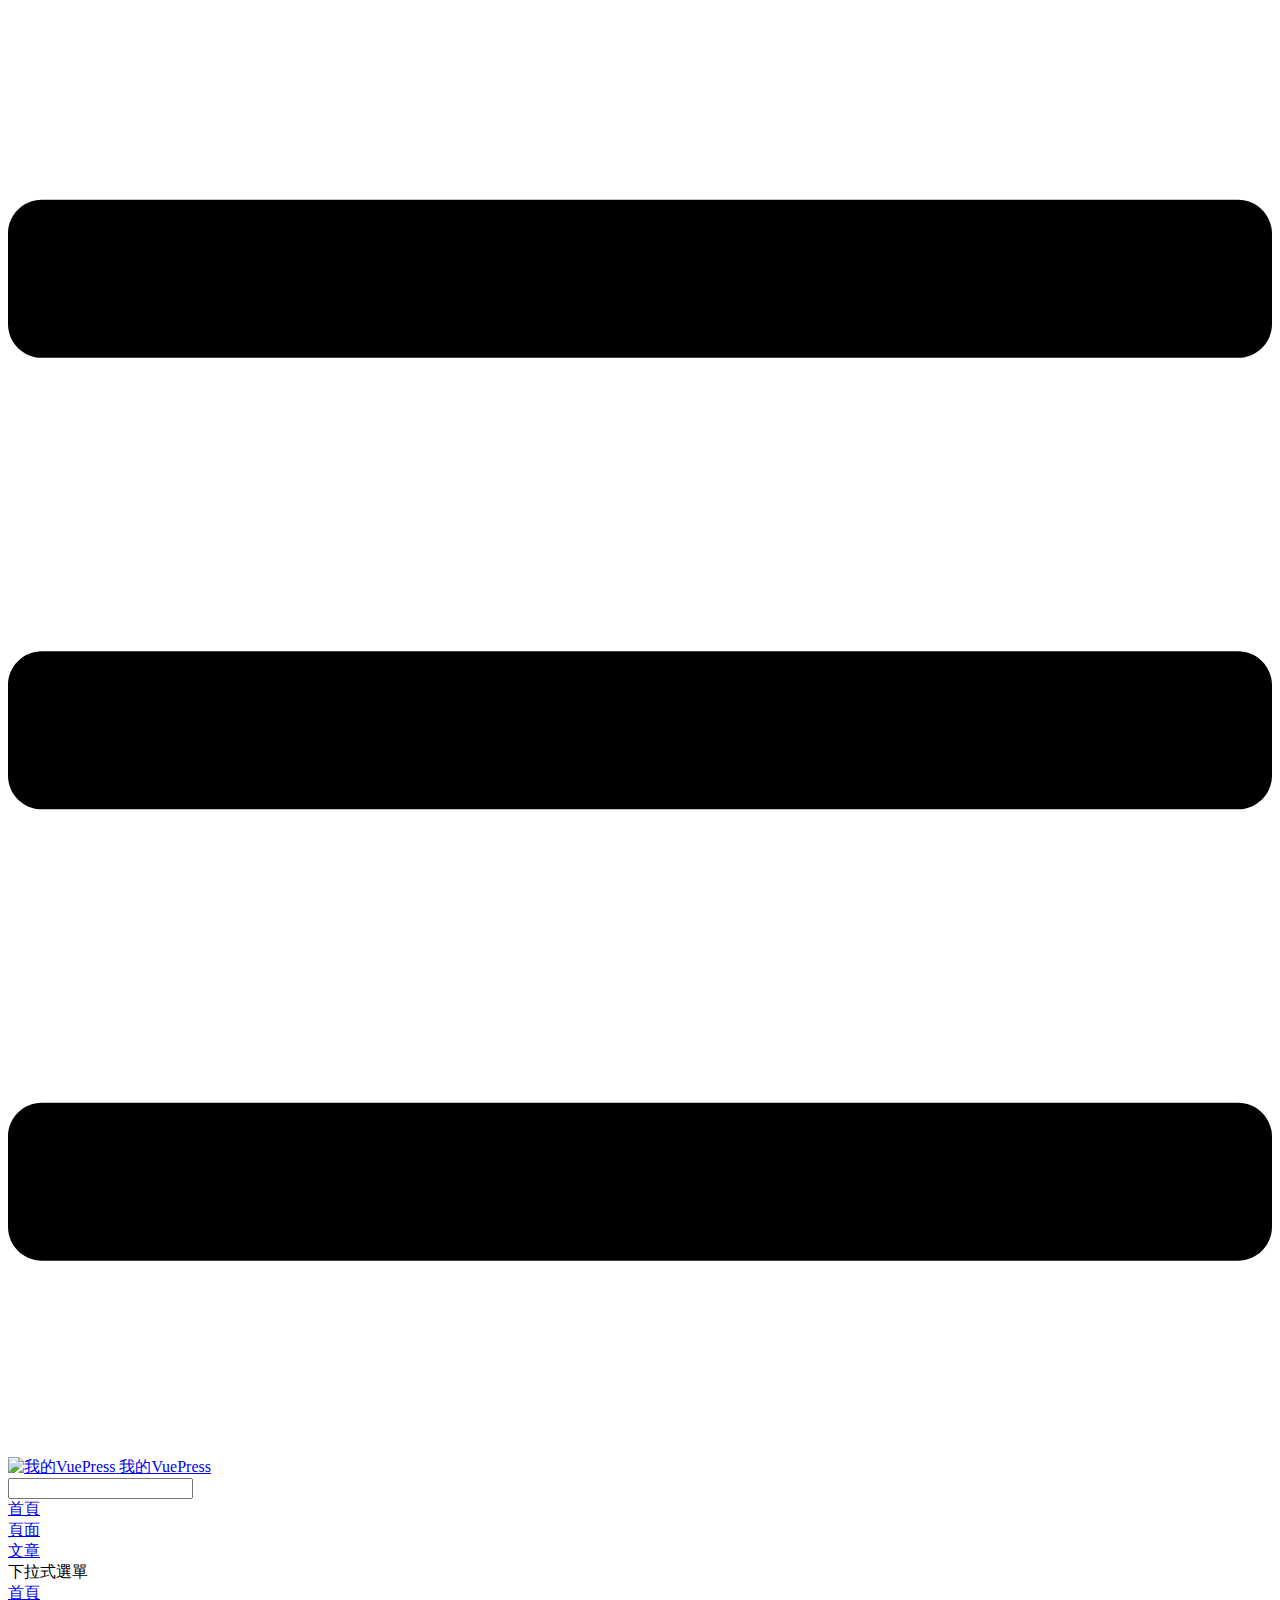
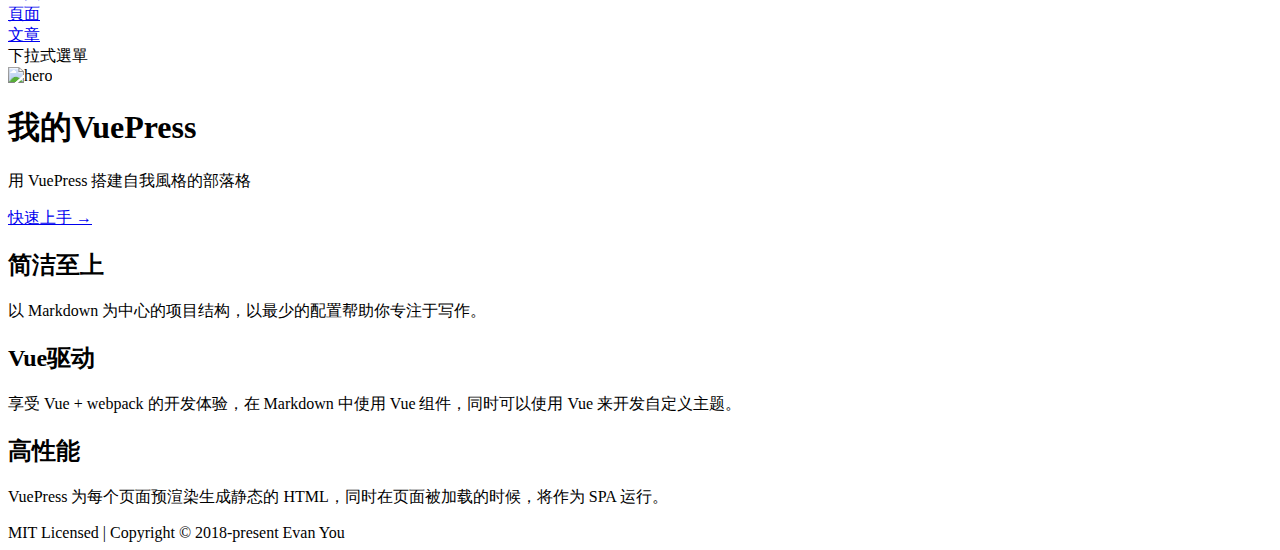
==== commit 9fd5b179: "demo vuepress" ====
--- a/index.html
+++ b/index.html
@@ -5,21 +5,21 @@
     <meta name="viewport" content="width=device-width,initial-scale=1">
     <title>我的VuePress</title>
     <meta name="description" content="用 VuePress 搭建自我風格的部落格">
-    <link rel="icon" href="/favicon.ico">
+    <link rel="icon" href="/resume/favicon.ico">
     
-    <link rel="preload" href="/assets/css/0.styles.eefb1fa4.css" as="style"><link rel="preload" href="/assets/js/app.daede2b0.js" as="script"><link rel="preload" href="/assets/js/2.820dd297.js" as="script"><link rel="preload" href="/assets/js/5.a43a4b2a.js" as="script"><link rel="prefetch" href="/assets/js/10.147aac08.js"><link rel="prefetch" href="/assets/js/3.55ca3a4c.js"><link rel="prefetch" href="/assets/js/4.fe37a786.js"><link rel="prefetch" href="/assets/js/6.8bab5876.js"><link rel="prefetch" href="/assets/js/7.45b1b062.js"><link rel="prefetch" href="/assets/js/8.d89c1d7e.js"><link rel="prefetch" href="/assets/js/9.de80c5bf.js">
-    <link rel="stylesheet" href="/assets/css/0.styles.eefb1fa4.css">
+    <link rel="preload" href="/resume/assets/css/0.styles.416ac838.css" as="style"><link rel="preload" href="/resume/assets/js/app.c63ad597.js" as="script"><link rel="preload" href="/resume/assets/js/2.820dd297.js" as="script"><link rel="preload" href="/resume/assets/js/5.9b6a0d70.js" as="script"><link rel="prefetch" href="/resume/assets/js/10.147aac08.js"><link rel="prefetch" href="/resume/assets/js/3.55ca3a4c.js"><link rel="prefetch" href="/resume/assets/js/4.fe37a786.js"><link rel="prefetch" href="/resume/assets/js/6.c6936390.js"><link rel="prefetch" href="/resume/assets/js/7.3ba8dc73.js"><link rel="prefetch" href="/resume/assets/js/8.368603bf.js"><link rel="prefetch" href="/resume/assets/js/9.5debdda7.js">
+    <link rel="stylesheet" href="/resume/assets/css/0.styles.416ac838.css">
   </head>
   <body>
-    <div id="app" data-server-rendered="true"><div class="theme-container no-sidebar"><header class="navbar"><div class="sidebar-button"><svg xmlns="http://www.w3.org/2000/svg" aria-hidden="true" role="img" viewBox="0 0 448 512" class="icon"><path fill="currentColor" d="M436 124H12c-6.627 0-12-5.373-12-12V80c0-6.627 5.373-12 12-12h424c6.627 0 12 5.373 12 12v32c0 6.627-5.373 12-12 12zm0 160H12c-6.627 0-12-5.373-12-12v-32c0-6.627 5.373-12 12-12h424c6.627 0 12 5.373 12 12v32c0 6.627-5.373 12-12 12zm0 160H12c-6.627 0-12-5.373-12-12v-32c0-6.627 5.373-12 12-12h424c6.627 0 12 5.373 12 12v32c0 6.627-5.373 12-12 12z"></path></svg></div> <a href="/" class="home-link router-link-exact-active router-link-active"><img src="/logo.png" alt="我的VuePress" class="logo"> <span class="site-name can-hide">我的VuePress</span></a> <div class="links"><div class="search-box"><input aria-label="Search" autocomplete="off" spellcheck="false" value=""> <!----></div> <nav class="nav-links can-hide"><div class="nav-item"><a href="/" class="nav-link router-link-exact-active router-link-active">首頁</a></div><div class="nav-item"><a href="/articles/" class="nav-link">頁面</a></div><div class="nav-item"><a href="/articles/test.html" class="nav-link">文章</a></div><div class="nav-item"><div class="dropdown-wrapper"><a class="dropdown-title"><span class="title">下拉式選單</span> <span class="arrow right"></span></a> <ul class="nav-dropdown" style="display:none;"><li class="dropdown-item"><!----> <a href="/articles/項目一.html" class="nav-link">項目一</a></li><li class="dropdown-item"><!----> <a href="/articles/項目二.html" class="nav-link">項目二</a></li><li class="dropdown-item"><!----> <a href="https://test.io/test/" target="_blank" rel="noopener noreferrer" class="nav-link external">
+    <div id="app" data-server-rendered="true"><div class="theme-container no-sidebar"><header class="navbar"><div class="sidebar-button"><svg xmlns="http://www.w3.org/2000/svg" aria-hidden="true" role="img" viewBox="0 0 448 512" class="icon"><path fill="currentColor" d="M436 124H12c-6.627 0-12-5.373-12-12V80c0-6.627 5.373-12 12-12h424c6.627 0 12 5.373 12 12v32c0 6.627-5.373 12-12 12zm0 160H12c-6.627 0-12-5.373-12-12v-32c0-6.627 5.373-12 12-12h424c6.627 0 12 5.373 12 12v32c0 6.627-5.373 12-12 12zm0 160H12c-6.627 0-12-5.373-12-12v-32c0-6.627 5.373-12 12-12h424c6.627 0 12 5.373 12 12v32c0 6.627-5.373 12-12 12z"></path></svg></div> <a href="/resume/" class="home-link router-link-exact-active router-link-active"><img src="/resume/logo.png" alt="我的VuePress" class="logo"> <span class="site-name can-hide">我的VuePress</span></a> <div class="links"><div class="search-box"><input aria-label="Search" autocomplete="off" spellcheck="false" value=""> <!----></div> <nav class="nav-links can-hide"><div class="nav-item"><a href="/resume/" class="nav-link router-link-exact-active router-link-active">首頁</a></div><div class="nav-item"><a href="/resume/articles/" class="nav-link">頁面</a></div><div class="nav-item"><a href="/resume/articles/test.html" class="nav-link">文章</a></div><div class="nav-item"><div class="dropdown-wrapper"><a class="dropdown-title"><span class="title">下拉式選單</span> <span class="arrow right"></span></a> <ul class="nav-dropdown" style="display:none;"><li class="dropdown-item"><!----> <a href="/resume/articles/項目一.html" class="nav-link">項目一</a></li><li class="dropdown-item"><!----> <a href="/resume/articles/項目二.html" class="nav-link">項目二</a></li><li class="dropdown-item"><!----> <a href="https://test.io/test/" target="_blank" rel="noopener noreferrer" class="nav-link external">
   項目三
-  <svg xmlns="http://www.w3.org/2000/svg" aria-hidden="true" x="0px" y="0px" viewBox="0 0 100 100" width="15" height="15" class="icon outbound"><path fill="currentColor" d="M18.8,85.1h56l0,0c2.2,0,4-1.8,4-4v-32h-8v28h-48v-48h28v-8h-32l0,0c-2.2,0-4,1.8-4,4v56C14.8,83.3,16.6,85.1,18.8,85.1z"></path> <polygon fill="currentColor" points="45.7,48.7 51.3,54.3 77.2,28.5 77.2,37.2 85.2,37.2 85.2,14.9 62.8,14.9 62.8,22.9 71.5,22.9"></polygon></svg></a></li></ul></div></div> <!----></nav></div></header> <div class="sidebar-mask"></div> <aside class="sidebar"><nav class="nav-links"><div class="nav-item"><a href="/" class="nav-link router-link-exact-active router-link-active">首頁</a></div><div class="nav-item"><a href="/articles/" class="nav-link">頁面</a></div><div class="nav-item"><a href="/articles/test.html" class="nav-link">文章</a></div><div class="nav-item"><div class="dropdown-wrapper"><a class="dropdown-title"><span class="title">下拉式選單</span> <span class="arrow right"></span></a> <ul class="nav-dropdown" style="display:none;"><li class="dropdown-item"><!----> <a href="/articles/項目一.html" class="nav-link">項目一</a></li><li class="dropdown-item"><!----> <a href="/articles/項目二.html" class="nav-link">項目二</a></li><li class="dropdown-item"><!----> <a href="https://test.io/test/" target="_blank" rel="noopener noreferrer" class="nav-link external">
+  <svg xmlns="http://www.w3.org/2000/svg" aria-hidden="true" x="0px" y="0px" viewBox="0 0 100 100" width="15" height="15" class="icon outbound"><path fill="currentColor" d="M18.8,85.1h56l0,0c2.2,0,4-1.8,4-4v-32h-8v28h-48v-48h28v-8h-32l0,0c-2.2,0-4,1.8-4,4v56C14.8,83.3,16.6,85.1,18.8,85.1z"></path> <polygon fill="currentColor" points="45.7,48.7 51.3,54.3 77.2,28.5 77.2,37.2 85.2,37.2 85.2,14.9 62.8,14.9 62.8,22.9 71.5,22.9"></polygon></svg></a></li></ul></div></div> <!----></nav></div></header> <div class="sidebar-mask"></div> <aside class="sidebar"><nav class="nav-links"><div class="nav-item"><a href="/resume/" class="nav-link router-link-exact-active router-link-active">首頁</a></div><div class="nav-item"><a href="/resume/articles/" class="nav-link">頁面</a></div><div class="nav-item"><a href="/resume/articles/test.html" class="nav-link">文章</a></div><div class="nav-item"><div class="dropdown-wrapper"><a class="dropdown-title"><span class="title">下拉式選單</span> <span class="arrow right"></span></a> <ul class="nav-dropdown" style="display:none;"><li class="dropdown-item"><!----> <a href="/resume/articles/項目一.html" class="nav-link">項目一</a></li><li class="dropdown-item"><!----> <a href="/resume/articles/項目二.html" class="nav-link">項目二</a></li><li class="dropdown-item"><!----> <a href="https://test.io/test/" target="_blank" rel="noopener noreferrer" class="nav-link external">
   項目三
-  <svg xmlns="http://www.w3.org/2000/svg" aria-hidden="true" x="0px" y="0px" viewBox="0 0 100 100" width="15" height="15" class="icon outbound"><path fill="currentColor" d="M18.8,85.1h56l0,0c2.2,0,4-1.8,4-4v-32h-8v28h-48v-48h28v-8h-32l0,0c-2.2,0-4,1.8-4,4v56C14.8,83.3,16.6,85.1,18.8,85.1z"></path> <polygon fill="currentColor" points="45.7,48.7 51.3,54.3 77.2,28.5 77.2,37.2 85.2,37.2 85.2,14.9 62.8,14.9 62.8,22.9 71.5,22.9"></polygon></svg></a></li></ul></div></div> <!----></nav>  <!----> </aside> <main aria-labelledby="main-title" class="home"><header class="hero"><img src="/hero.png" alt="hero"> <h1 id="main-title">我的VuePress</h1> <p class="description">
+  <svg xmlns="http://www.w3.org/2000/svg" aria-hidden="true" x="0px" y="0px" viewBox="0 0 100 100" width="15" height="15" class="icon outbound"><path fill="currentColor" d="M18.8,85.1h56l0,0c2.2,0,4-1.8,4-4v-32h-8v28h-48v-48h28v-8h-32l0,0c-2.2,0-4,1.8-4,4v56C14.8,83.3,16.6,85.1,18.8,85.1z"></path> <polygon fill="currentColor" points="45.7,48.7 51.3,54.3 77.2,28.5 77.2,37.2 85.2,37.2 85.2,14.9 62.8,14.9 62.8,22.9 71.5,22.9"></polygon></svg></a></li></ul></div></div> <!----></nav>  <!----> </aside> <main aria-labelledby="main-title" class="home"><header class="hero"><img src="/resume/hero.png" alt="hero"> <h1 id="main-title">我的VuePress</h1> <p class="description">
       用 VuePress 搭建自我風格的部落格
-    </p> <p class="action"><a href="/zh/guide/" class="nav-link action-button">快速上手 →</a></p></header> <div class="features"><div class="feature"><h2>简洁至上</h2> <p>以 Markdown 为中心的项目结构，以最少的配置帮助你专注于写作。</p></div><div class="feature"><h2>Vue驱动</h2> <p>享受 Vue + webpack 的开发体验，在 Markdown 中使用 Vue 组件，同时可以使用 Vue 来开发自定义主题。</p></div><div class="feature"><h2>高性能</h2> <p>VuePress 为每个页面预渲染生成静态的 HTML，同时在页面被加载的时候，将作为 SPA 运行。</p></div></div> <div class="custom content default"></div> <div class="footer">
+    </p> <p class="action"><a href="/resume/zh/guide/" class="nav-link action-button">快速上手 →</a></p></header> <div class="features"><div class="feature"><h2>简洁至上</h2> <p>以 Markdown 为中心的项目结构，以最少的配置帮助你专注于写作。</p></div><div class="feature"><h2>Vue驱动</h2> <p>享受 Vue + webpack 的开发体验，在 Markdown 中使用 Vue 组件，同时可以使用 Vue 来开发自定义主题。</p></div><div class="feature"><h2>高性能</h2> <p>VuePress 为每个页面预渲染生成静态的 HTML，同时在页面被加载的时候，将作为 SPA 运行。</p></div></div> <div class="custom content default"></div> <div class="footer">
     MIT Licensed | Copyright © 2018-present Evan You
   </div></main></div><div class="global-ui"><!----><div class="gitalk-container"><div id="gitalk-container"></div></div></div></div>
-    <script src="/assets/js/app.daede2b0.js" defer></script><script src="/assets/js/2.820dd297.js" defer></script><script src="/assets/js/5.a43a4b2a.js" defer></script>
+    <script src="/resume/assets/js/app.c63ad597.js" defer></script><script src="/resume/assets/js/2.820dd297.js" defer></script><script src="/resume/assets/js/5.9b6a0d70.js" defer></script>
   </body>
 </html>
